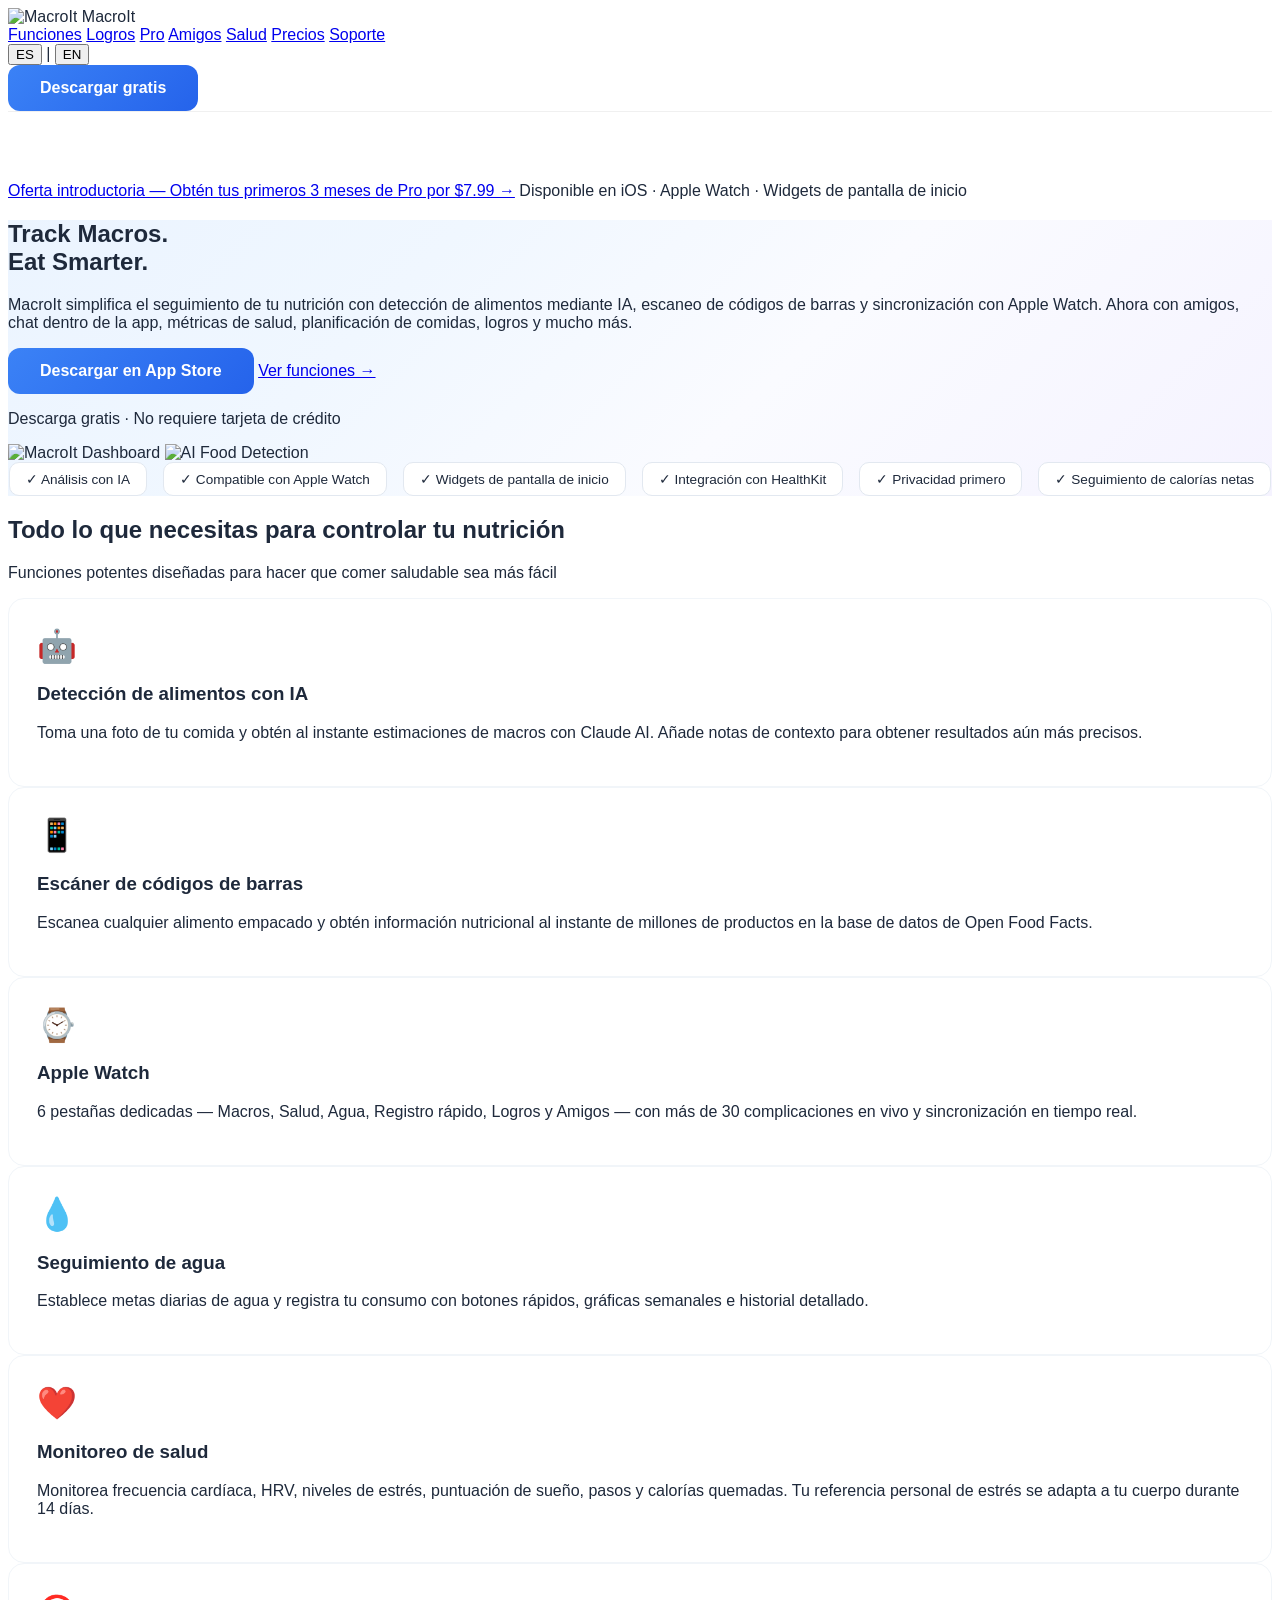
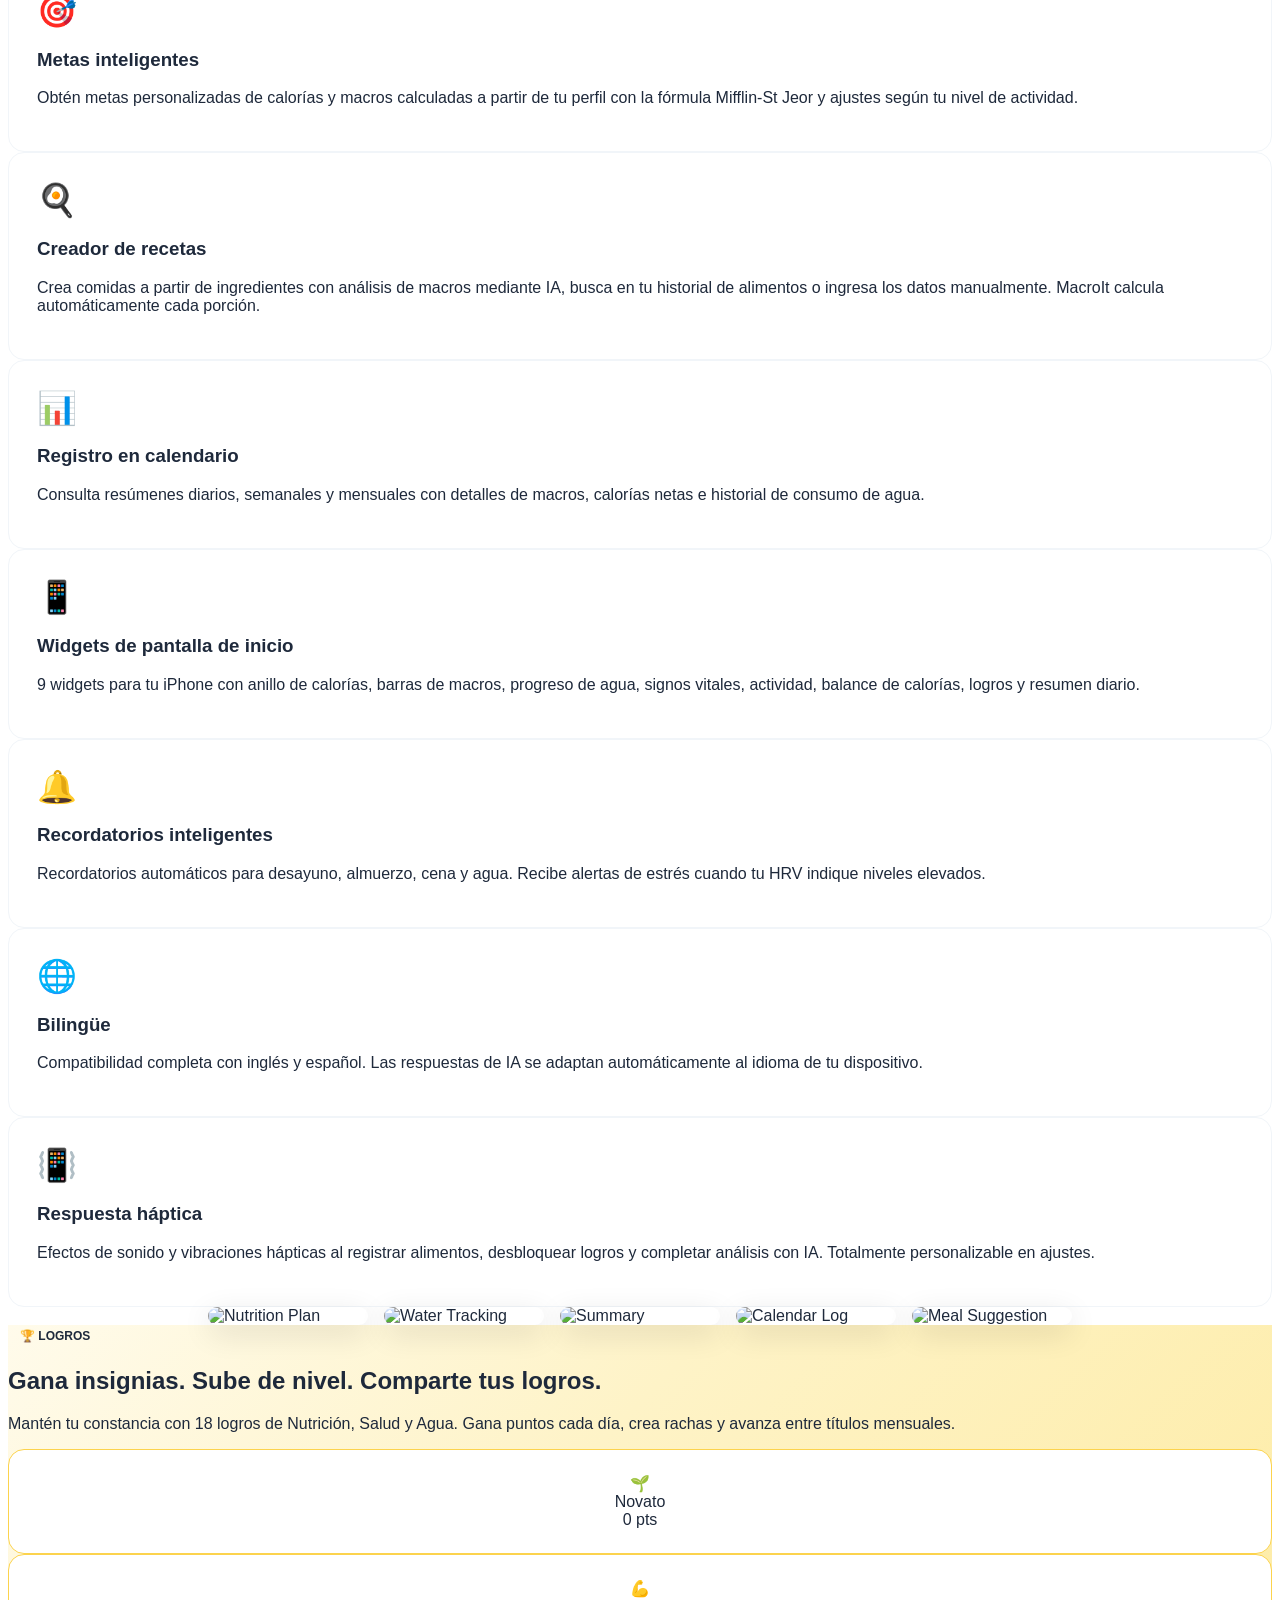
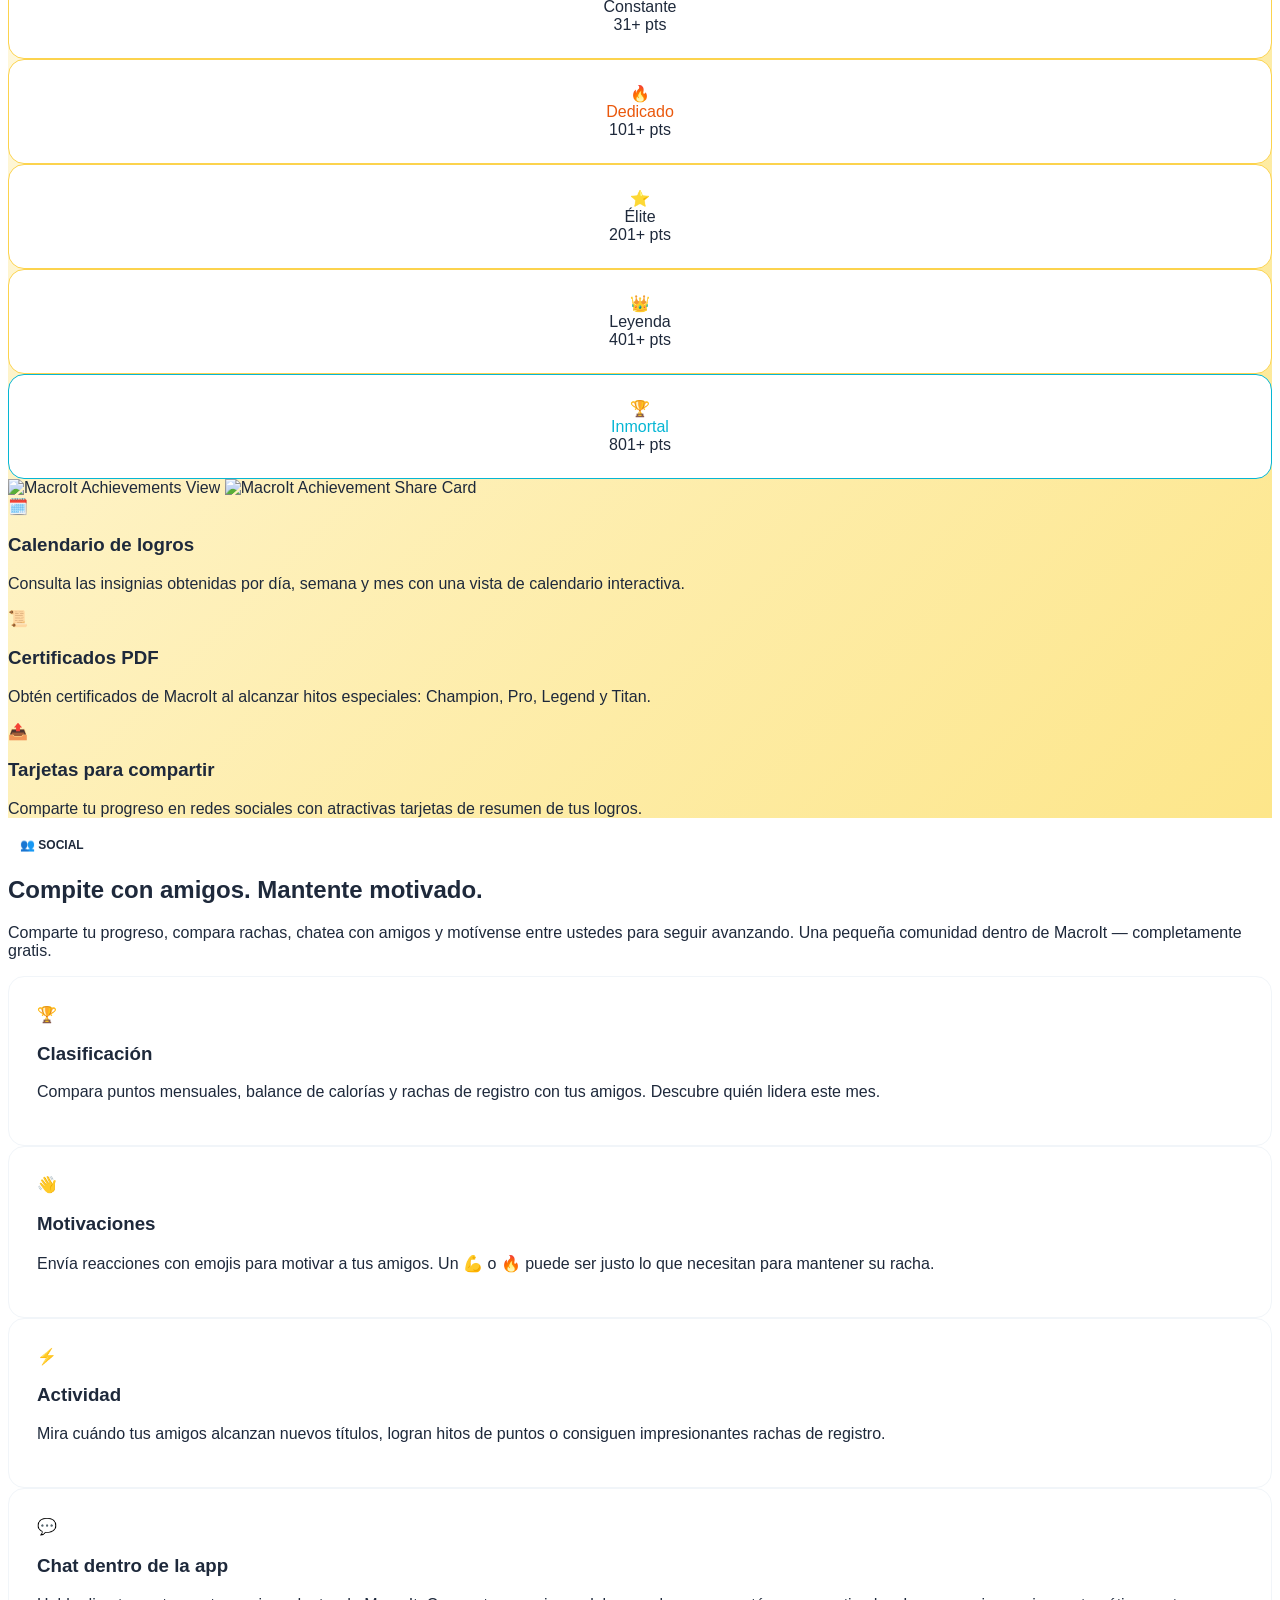
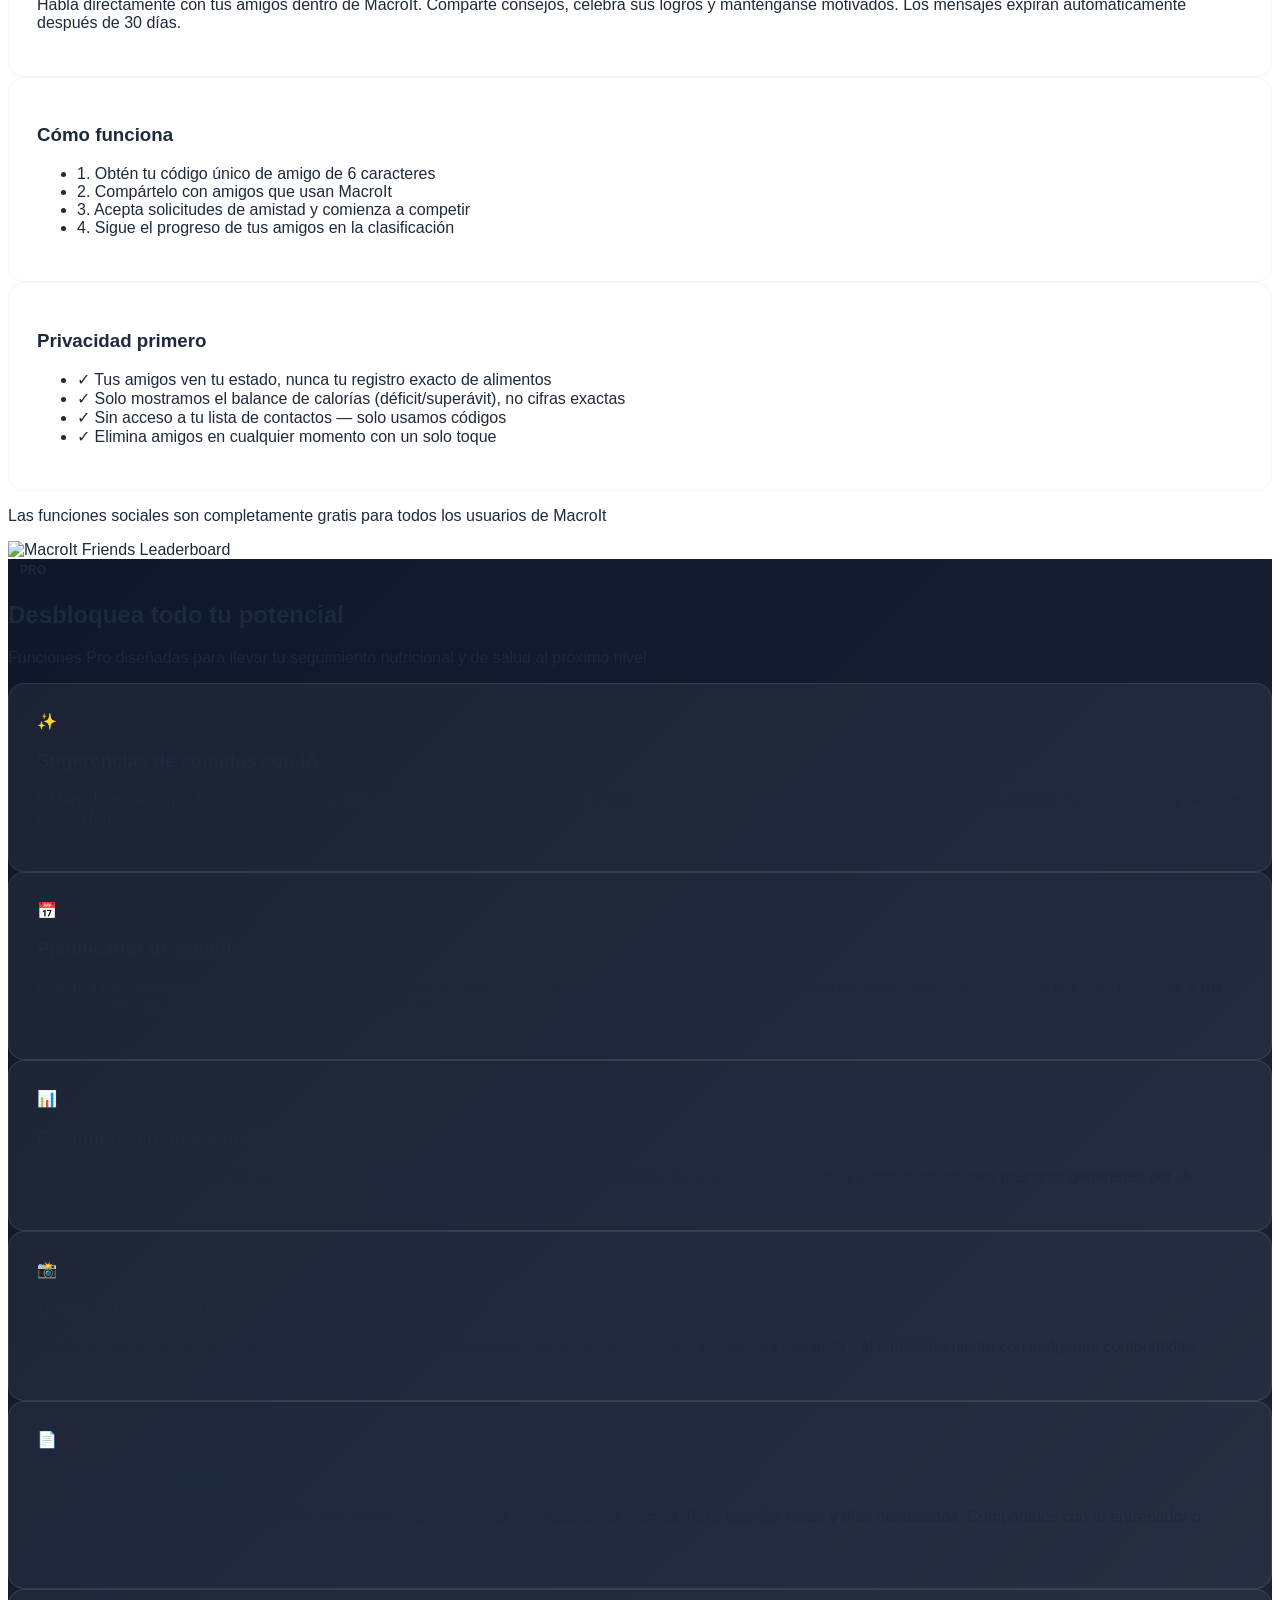
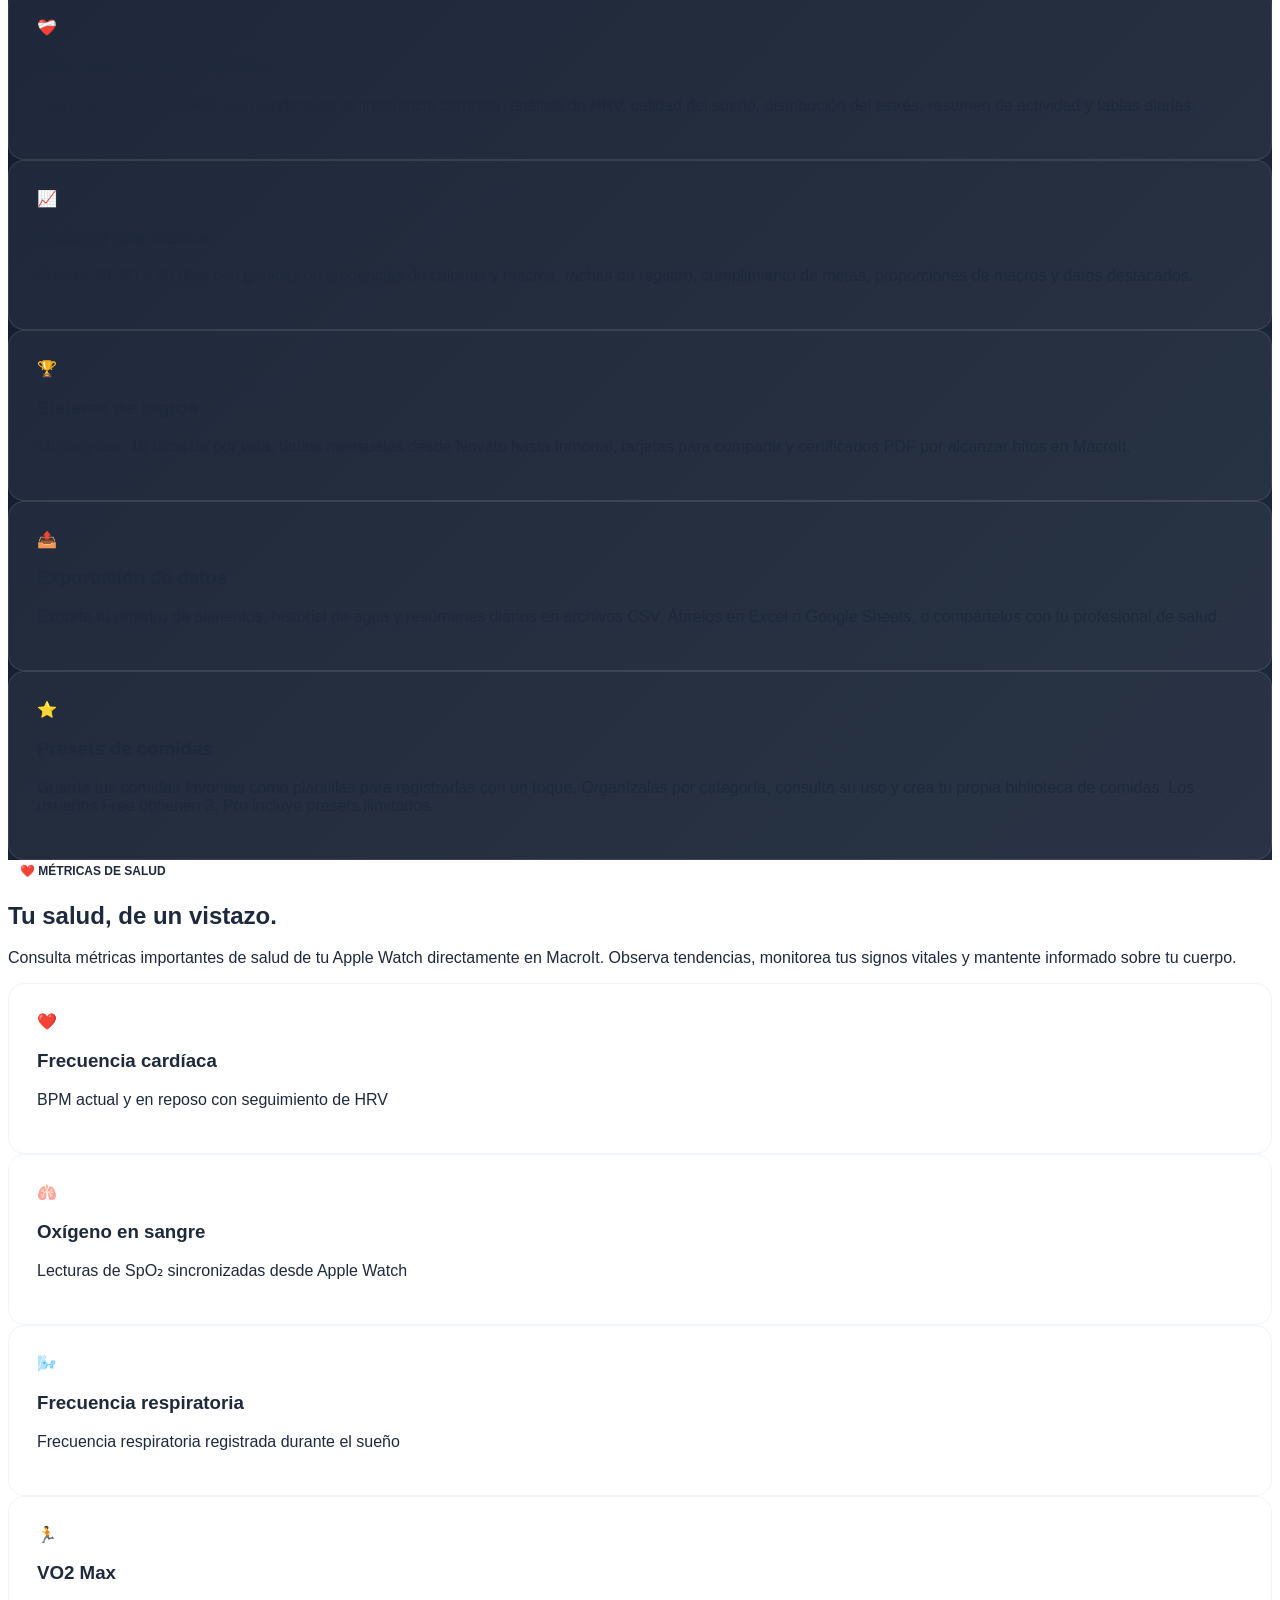
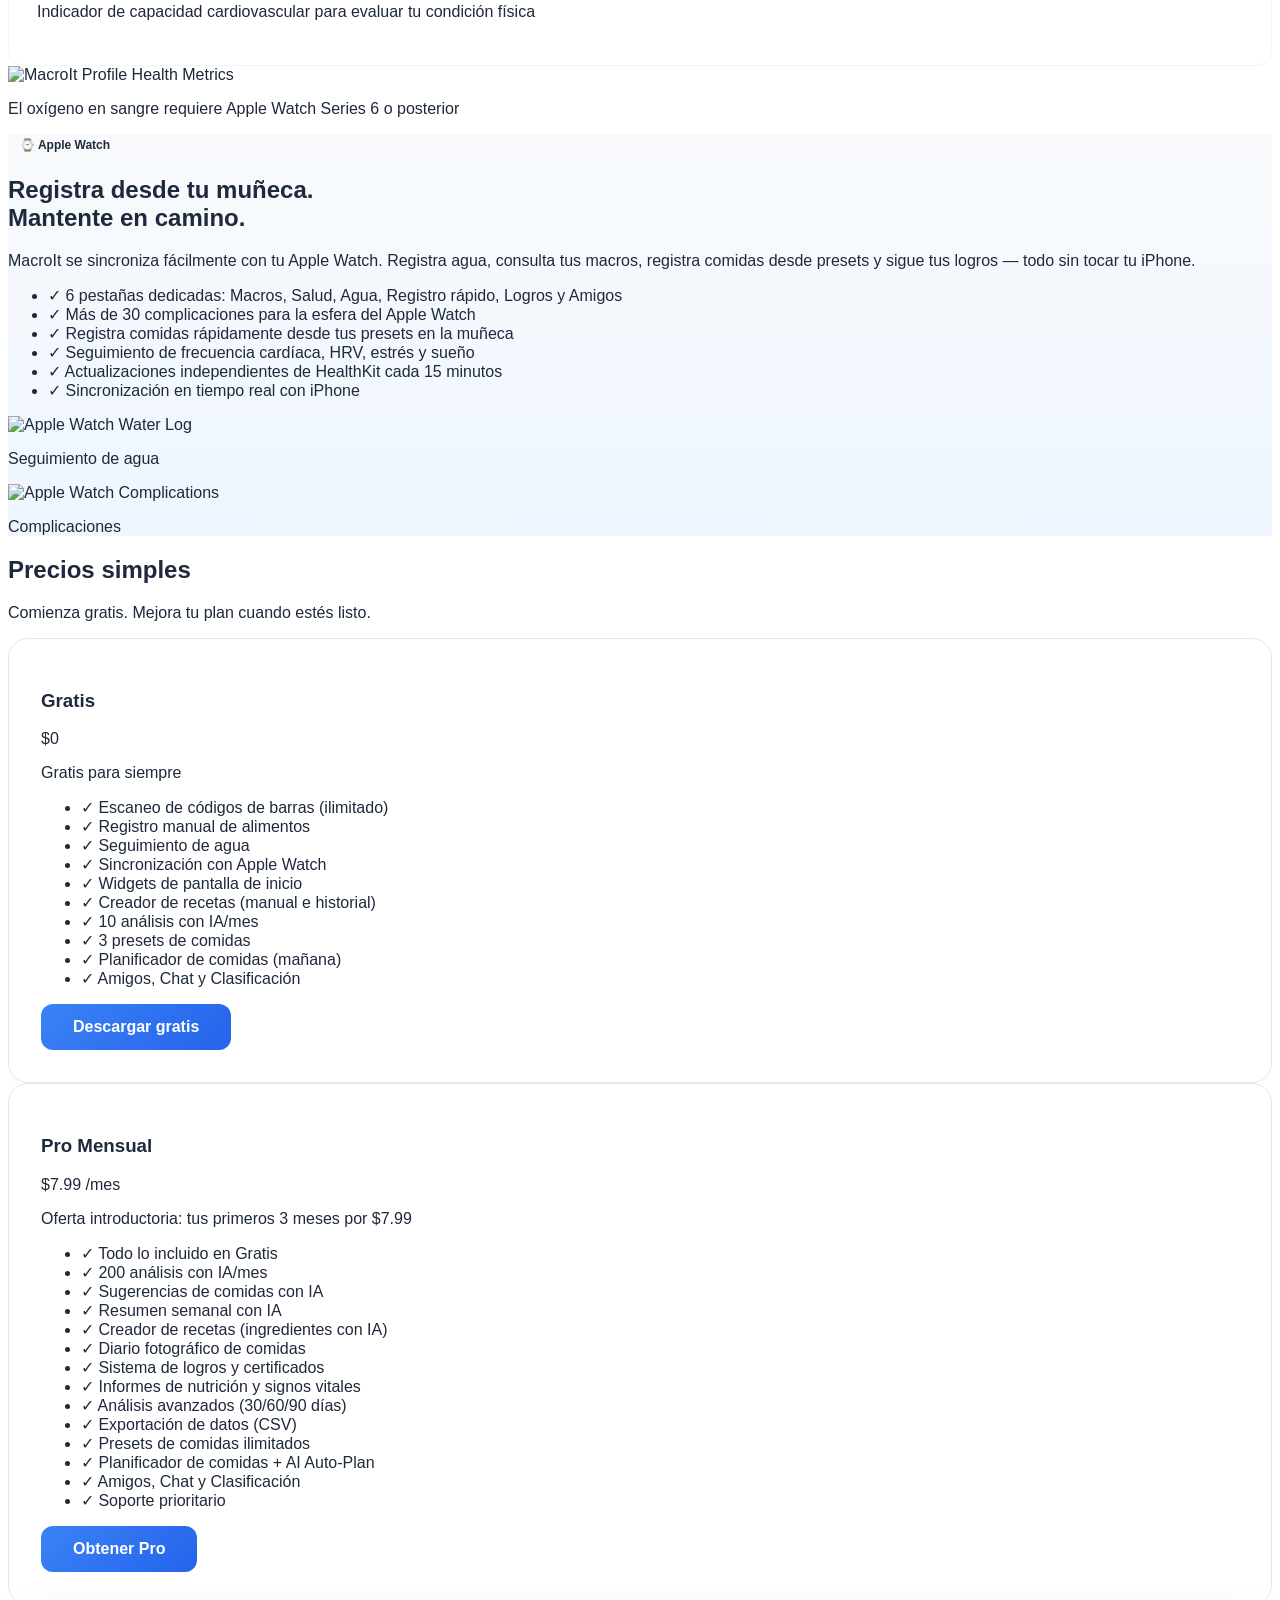
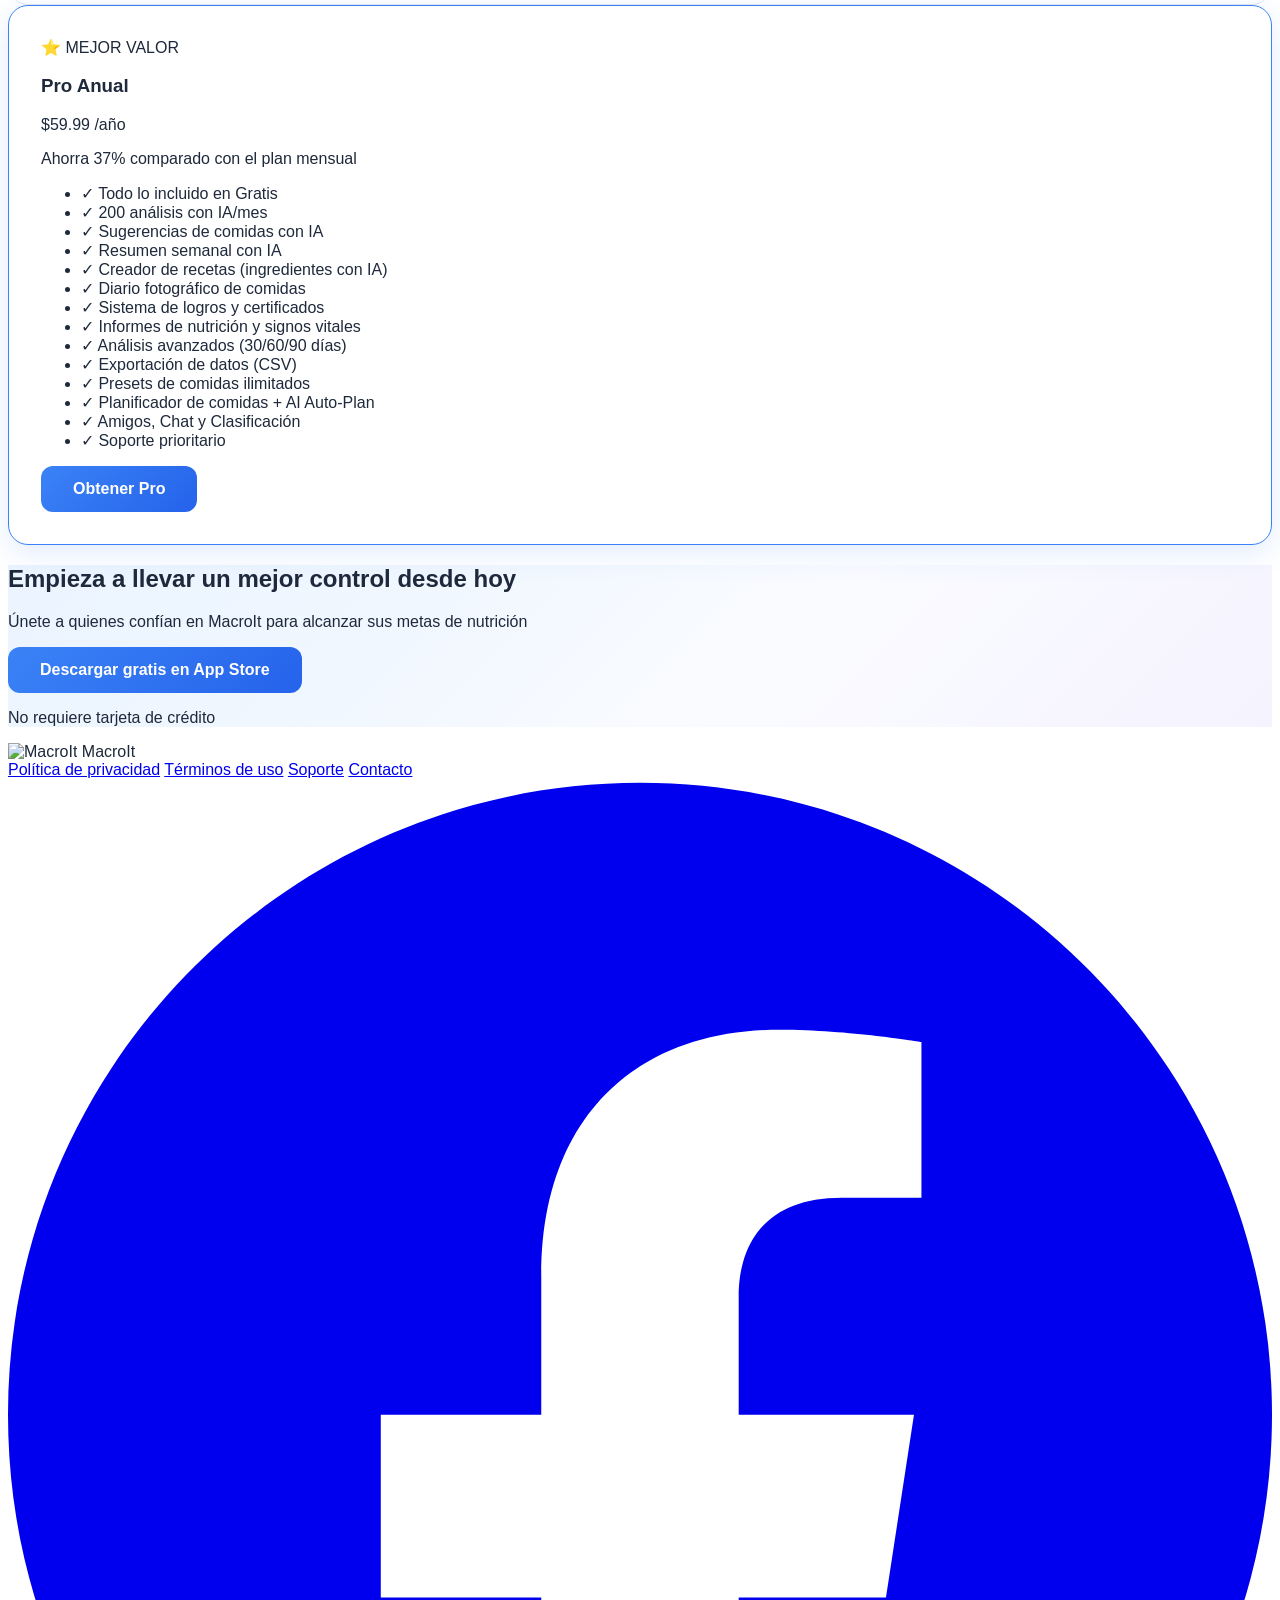
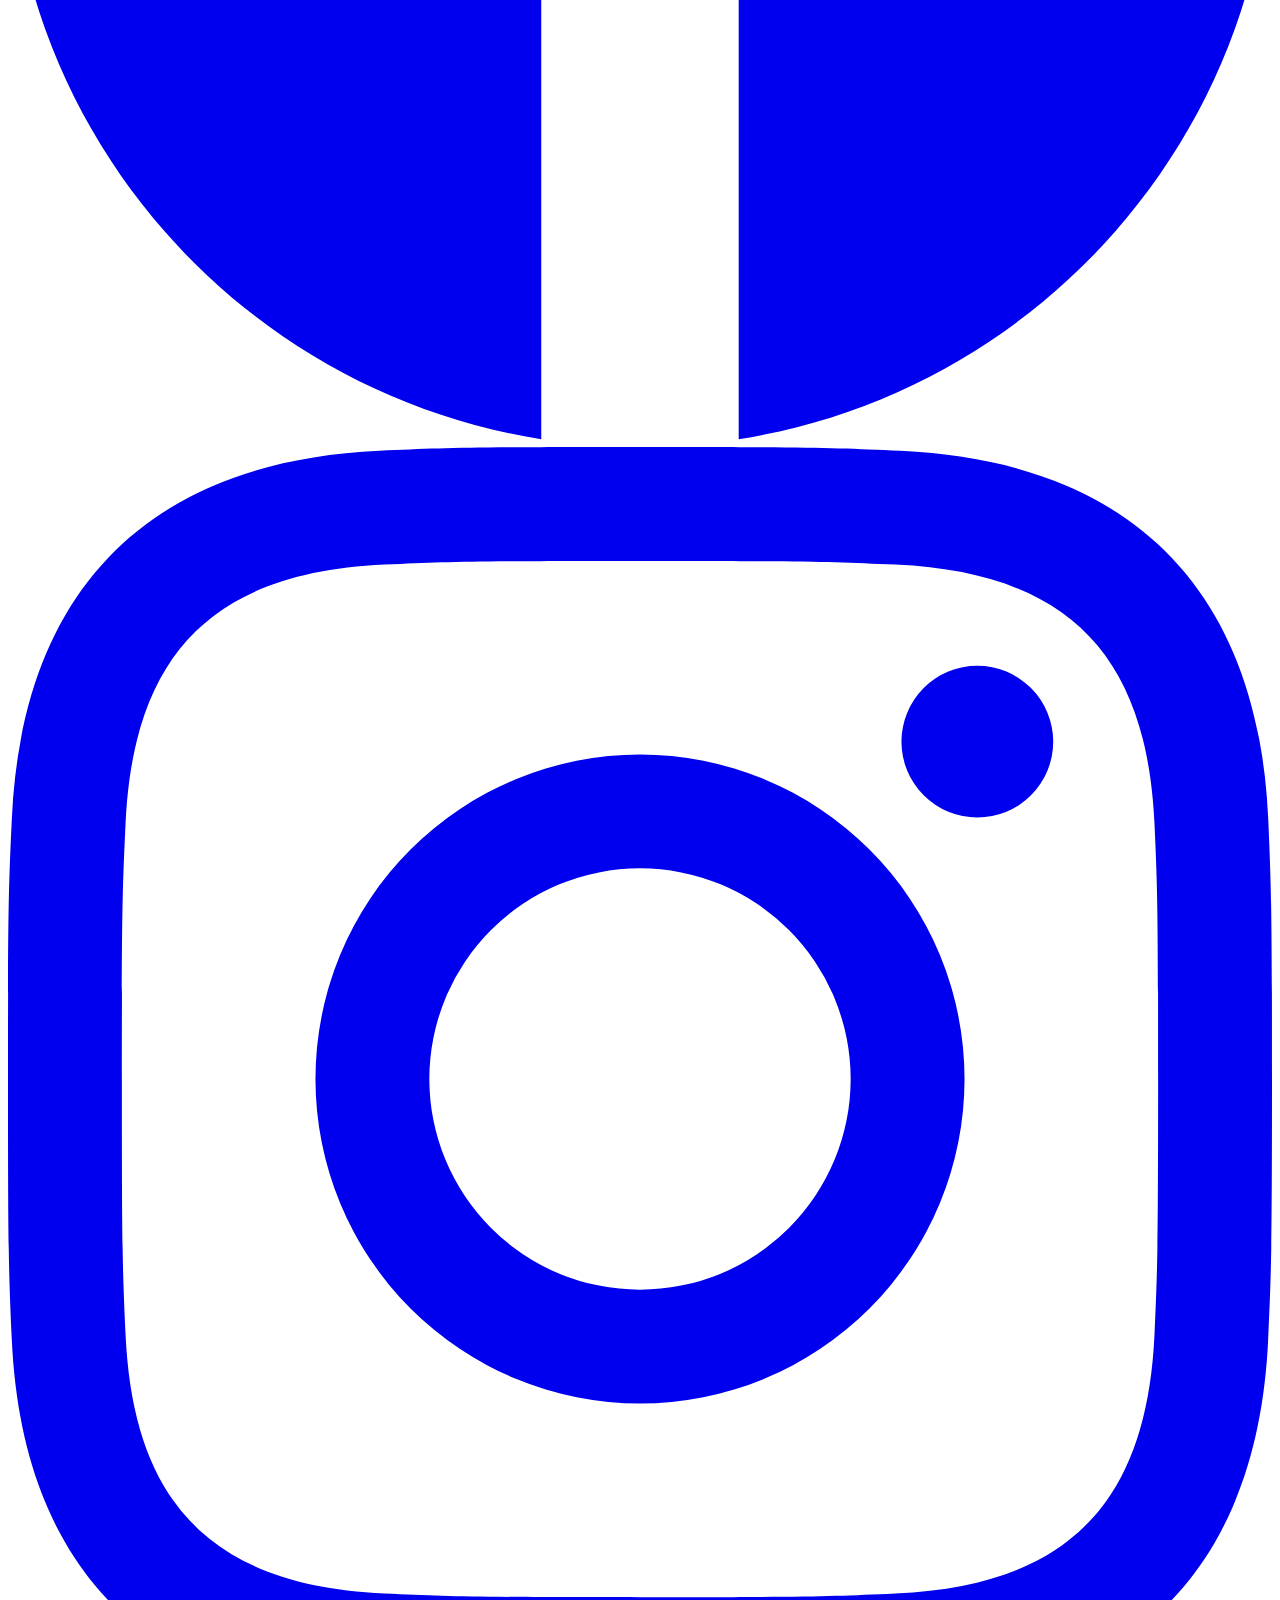
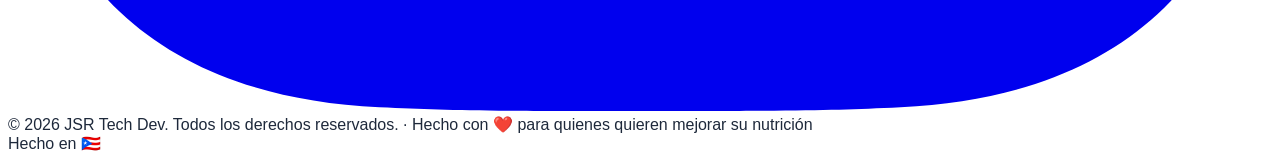
==== index.html @ 24f50f0c "Update pricing plans and website translations" ====
<!doctype html>
<html lang="es">
  <head>
    <meta charset="UTF-8" />
    <meta name="viewport" content="width=device-width, initial-scale=1.0" />

    <title>MacroIt — Track Macros. Eat Smarter.</title>

    <meta
      name="description"
      data-i18n-content="meta.description"
      content="MacroIt uses AI-powered food detection, barcode scanning, and Apple Watch sync to make nutrition tracking effortless."
    />

    <meta property="og:title" content="MacroIt — Track Macros. Eat Smarter." />

    <meta
      property="og:description"
      data-i18n-content="meta.ogDescription"
      content="AI-powered nutrition tracking for iOS and Apple Watch."
    />

    <meta property="og:type" content="website" />

    <link
      rel="icon"
      type="image/png"
      href="https://macroit.fit/assets/macroit-icon-1.png"
    />

    <link
      href="https://cdn.jsdelivr.net/npm/tailwindcss@2.2.19/dist/tailwind.min.css"
      rel="stylesheet"
    />

    <link rel="stylesheet" href="./assets/css/styles.css" />

    <!-- Teccio Website Analytics -->
    <script
      defer
      src="https://teccio.app/analytics.js"
      data-teccio-id="teccio_d74829370806077473a3e555d18a6e8e"
    ></script>
  </head>

  <body>
    <!-- Navbar -->
    <nav class="navbar fixed top-0 w-full z-50 py-3">
      <div class="max-w-6xl mx-auto px-4 flex items-center justify-between">
        <div class="flex items-center space-x-2">
          <img
            src="https://macroit.fit/assets/macroit-logo-2.png"
            alt="MacroIt"
            class="w-10 h-10 rounded-lg"
          />
          <span class="font-bold text-lg text-gray-900">MacroIt</span>
        </div>

        <div
          class="hidden md:flex items-center space-x-6 text-sm font-medium text-gray-600"
        >
          <a
            href="#features"
            class="hover:text-blue-600 transition"
            data-i18n="nav.features"
          >
            Features
          </a>

          <a
            href="#achievements"
            class="hover:text-blue-600 transition"
            data-i18n="nav.achievements"
          >
            Achievements
          </a>

          <a
            href="#pro-features"
            class="hover:text-blue-600 transition"
            data-i18n="nav.pro"
          >
            Pro
          </a>

          <a
            href="#social"
            class="hover:text-blue-600 transition"
            data-i18n="nav.friends"
          >
            Friends
          </a>

          <a
            href="#health"
            class="hover:text-blue-600 transition"
            data-i18n="nav.health"
          >
            Health
          </a>

          <a
            href="#pricing"
            class="hover:text-blue-600 transition"
            data-i18n="nav.pricing"
          >
            Pricing
          </a>

          <a
            href="https://macroit.fit/support.html"
            class="hover:text-blue-600 transition"
            data-i18n="nav.support"
          >
            Support
          </a>
        </div>

        <div class="flex items-center gap-3">
          <div
            class="flex items-center rounded-lg border border-gray-200 bg-white p-1 text-xs font-semibold"
            aria-label="Language selector"
          >
            <button
              type="button"
              data-language="es"
              class="px-2 py-1 rounded-md text-gray-600 hover:text-blue-600 transition"
              aria-pressed="false"
            >
              ES
            </button>

            <span class="text-gray-300">|</span>

            <button
              type="button"
              data-language="en"
              class="px-2 py-1 rounded-md text-gray-600 hover:text-blue-600 transition"
              aria-pressed="false"
            >
              EN
            </button>
          </div>

          <a
            href="https://apps.apple.com/app/id6781807960"
            class="cta-button text-sm py-2 px-5"
            data-i18n="nav.downloadFree"
          >
            Download Free
          </a>
        </div>
      </div>
    </nav>

    <!-- Spacer for fixed navbar -->
    <div class="navbar-spacer"></div>

    <!-- Intro Offer Banner -->
    <div class="bg-blue-600 text-white text-center py-2 text-sm font-medium">
      <a href="#pricing" class="hover:underline" data-i18n="banner.offer">
        Intro Offer — Get your first 3 months of Pro for $7.99 →
      </a>

      <span
        class="text-blue-200 ml-2 hidden sm:inline"
        data-i18n="banner.platforms"
      >
        Available on iOS · Apple Watch · Home Screen Widgets
      </span>
    </div>

    <!-- Hero -->
    <section class="hero-gradient pt-20 pb-16">
      <div class="max-w-6xl mx-auto px-4">
        <div class="text-center max-w-3xl mx-auto mb-12">
          <h1
            class="text-5xl md:text-6xl font-bold text-gray-900 mb-6 leading-tight"
          >
            Track Macros.<br />
            <span class="text-blue-600">Eat Smarter.</span>
          </h1>

          <p
            class="text-xl text-gray-600 mb-8 leading-relaxed"
            data-i18n="hero.description"
          >
            MacroIt uses AI-powered food detection, barcode scanning, and Apple
            Watch sync to make nutrition tracking effortless. Now with friends,
            in-app chat, health metrics, meal planner, achievements, and more.
          </p>

          <div class="flex flex-col sm:flex-row gap-4 justify-center mb-6">
            <a
              href="https://apps.apple.com/app/id6781807960"
              class="cta-button text-lg px-8 py-4"
              data-i18n="hero.download"
            >
              Download on App Store
            </a>

            <a
              href="#features"
              class="border-2 border-gray-300 text-gray-700 px-8 py-4 rounded-xl font-semibold hover:border-blue-400 hover:text-blue-600 transition"
              data-i18n="hero.features"
            >
              See Features →
            </a>
          </div>

          <p class="text-sm text-gray-400" data-i18n="hero.freeNote">
            Free to download · No credit card required
          </p>
        </div>

        <!-- Hero Screenshots -->
        <div class="flex justify-center gap-4 mb-12">
          <img
            src="https://macroit.fit/assets/screenshots/dashboard.jpeg?v=1"
            alt="MacroIt Dashboard"
            class="w-48 rounded-2xl shadow-xl"
          />

          <img
            src="https://macroit.fit/assets/screenshots/smartadd.jpeg?v=1"
            alt="AI Food Detection"
            class="w-48 rounded-2xl shadow-xl hidden sm:block"
          />
        </div>

        <!-- Trust Badges -->
        <div class="trust-badges">
          <div class="trust-badge" data-i18n="trust.ai">
            ✓ AI-Powered Analysis
          </div>

          <div class="trust-badge" data-i18n="trust.watch">
            ✓ Apple Watch Support
          </div>

          <div class="trust-badge" data-i18n="trust.widgets">
            ✓ Home Screen Widgets
          </div>

          <div class="trust-badge" data-i18n="trust.healthkit">
            ✓ HealthKit Integration
          </div>

          <div class="trust-badge" data-i18n="trust.privacy">
            ✓ Privacy First
          </div>

          <div class="trust-badge" data-i18n="trust.netCalories">
            ✓ Net Calorie Tracking
          </div>
        </div>
      </div>
    </section>

    <!-- Features -->
    <section id="features" class="py-20 bg-white">
      <div class="max-w-6xl mx-auto px-4">
        <div class="text-center mb-14">
          <h2
            class="text-3xl md:text-4xl font-bold text-gray-900 mb-4"
            data-i18n="features.title"
          >
            Everything you need to track nutrition
          </h2>

          <p class="text-lg text-gray-500" data-i18n="features.subtitle">
            Powerful features designed to make healthy eating effortless
          </p>
        </div>

        <div class="grid md:grid-cols-3 gap-6">
          <div class="feature-card">
            <div class="feature-icon">🤖</div>
            <h3 class="font-bold text-lg mb-2" data-i18n="features.ai.title">
              AI Food Detection
            </h3>
            <p
              class="text-gray-500 text-sm"
              data-i18n="features.ai.description"
            >
              Photograph your meal and instantly get accurate macro estimates
              powered by Claude AI. Add context notes for even better accuracy.
            </p>
          </div>

          <div class="feature-card">
            <div class="feature-icon">📱</div>
            <h3
              class="font-bold text-lg mb-2"
              data-i18n="features.barcode.title"
            >
              Barcode Scanner
            </h3>
            <p
              class="text-gray-500 text-sm"
              data-i18n="features.barcode.description"
            >
              Scan any packaged food and get instant nutrition info from
              millions of products in the Open Food Facts database.
            </p>
          </div>

          <div class="feature-card">
            <div class="feature-icon">⌚</div>
            <h3 class="font-bold text-lg mb-2">Apple Watch</h3>
            <p
              class="text-gray-500 text-sm"
              data-i18n="features.watch.description"
            >
              6 dedicated tabs — Macros, Health, Water, Quick Log, Achievements,
              and Friends — with 30+ live complications and real-time sync.
            </p>
          </div>

          <div class="feature-card">
            <div class="feature-icon">💧</div>
            <h3 class="font-bold text-lg mb-2" data-i18n="features.water.title">
              Water Tracking
            </h3>
            <p
              class="text-gray-500 text-sm"
              data-i18n="features.water.description"
            >
              Set daily water goals and track intake with quick-add buttons,
              weekly charts, and detailed history.
            </p>
          </div>

          <div class="feature-card">
            <div class="feature-icon">❤️</div>
            <h3
              class="font-bold text-lg mb-2"
              data-i18n="features.health.title"
            >
              Health Monitoring
            </h3>
            <p
              class="text-gray-500 text-sm"
              data-i18n="features.health.description"
            >
              Track heart rate, HRV, stress levels, sleep score, steps, and
              calories burned. Personal stress baseline adapts to your body over
              14 days.
            </p>
          </div>

          <div class="feature-card">
            <div class="feature-icon">🎯</div>
            <h3 class="font-bold text-lg mb-2" data-i18n="features.goals.title">
              Smart Goals
            </h3>
            <p
              class="text-gray-500 text-sm"
              data-i18n="features.goals.description"
            >
              Personalized calorie and macro goals calculated from your profile
              using the Mifflin-St Jeor formula with activity level adjustment.
            </p>
          </div>

          <div class="feature-card">
            <div class="feature-icon">🍳</div>
            <h3
              class="font-bold text-lg mb-2"
              data-i18n="features.recipe.title"
            >
              Recipe Builder
            </h3>
            <p
              class="text-gray-500 text-sm"
              data-i18n="features.recipe.description"
            >
              Create meals from ingredients with AI-powered macro analysis,
              search your food history, or enter manually. Auto-calculated per
              serving.
            </p>
          </div>

          <div class="feature-card">
            <div class="feature-icon">📊</div>
            <h3
              class="font-bold text-lg mb-2"
              data-i18n="features.calendar.title"
            >
              Calendar Log
            </h3>
            <p
              class="text-gray-500 text-sm"
              data-i18n="features.calendar.description"
            >
              View daily, weekly and monthly summaries with detailed macro
              breakdowns, net calories, and water intake history.
            </p>
          </div>

          <div class="feature-card">
            <div class="feature-icon">📱</div>
            <h3
              class="font-bold text-lg mb-2"
              data-i18n="features.widgets.title"
            >
              Home Screen Widgets
            </h3>
            <p
              class="text-gray-500 text-sm"
              data-i18n="features.widgets.description"
            >
              9 beautiful widgets for your iPhone — calories ring, macro bars,
              water progress, vitals, activity, calorie balance, achievements,
              and daily overview.
            </p>
          </div>

          <div class="feature-card">
            <div class="feature-icon">🔔</div>
            <h3
              class="font-bold text-lg mb-2"
              data-i18n="features.reminders.title"
            >
              Smart Reminders
            </h3>
            <p
              class="text-gray-500 text-sm"
              data-i18n="features.reminders.description"
            >
              Automatic breakfast, lunch, dinner, and water reminders. Stress
              alerts when your HRV indicates elevated stress levels.
            </p>
          </div>

          <div class="feature-card">
            <div class="feature-icon">🌐</div>
            <h3
              class="font-bold text-lg mb-2"
              data-i18n="features.bilingual.title"
            >
              Bilingual
            </h3>
            <p
              class="text-gray-500 text-sm"
              data-i18n="features.bilingual.description"
            >
              Full English and Spanish support. AI responses automatically adapt
              to your device language.
            </p>
          </div>

          <div class="feature-card">
            <div class="feature-icon">📳</div>
            <h3
              class="font-bold text-lg mb-2"
              data-i18n="features.haptics.title"
            >
              Haptic Feedback
            </h3>
            <p
              class="text-gray-500 text-sm"
              data-i18n="features.haptics.description"
            >
              Satisfying sound effects and haptic vibrations for logging,
              achievements, and AI completions. Fully customizable in settings.
            </p>
          </div>
        </div>

        <!-- Screenshots -->
        <div class="mt-16 screenshot-row">
          <img
            src="https://macroit.fit/assets/screenshots/nutritionplan.jpg?v=1"
            alt="Nutrition Plan"
          />
          <img
            src="https://macroit.fit/assets/screenshots/water-page.jpeg?v=1"
            alt="Water Tracking"
          />
          <img
            src="https://macroit.fit/assets/screenshots/fullsummary.jpeg?v=1"
            alt="Summary"
          />
          <img
            src="https://macroit.fit/assets/screenshots/calendar.jpeg?v=1"
            alt="Calendar Log"
          />
          <img
            src="https://macroit.fit/assets/screenshots/meal-suggestion.jpeg?v=1"
            alt="Meal Suggestion"
          />
        </div>
      </div>
    </section>

    <!-- Achievements Section -->
    <section id="achievements" class="py-20 achievement-section">
      <div class="max-w-6xl mx-auto px-4">
        <div class="text-center mb-14">
          <span
            class="pill bg-yellow-100 text-yellow-700 mb-4"
            data-i18n="achievements.badge"
          >
            🏆 ACHIEVEMENTS
          </span>

          <h2
            class="text-3xl md:text-4xl font-bold text-gray-900 mt-4 mb-4"
            data-i18n="achievements.title"
          >
            Earn badges. Climb tiers. Share your wins.
          </h2>

          <p
            class="text-lg text-gray-600 max-w-2xl mx-auto"
            data-i18n="achievements.description"
          >
            Track your consistency with 18 achievements across Nutrition,
            Health, and Water. Earn points daily, build streaks, and rise
            through monthly titles.
          </p>
        </div>

        <!-- Tier progression -->
        <div class="flex flex-wrap justify-center gap-4 mb-12">
          <div class="achievement-card w-36">
            <div class="text-3xl mb-2">🌱</div>
            <div
              class="font-bold text-green-600"
              data-i18n="achievements.rookie"
            >
              Rookie
            </div>
            <div class="text-xs text-gray-400">0 pts</div>
          </div>

          <div class="achievement-card w-36">
            <div class="text-3xl mb-2">💪</div>
            <div
              class="font-bold text-blue-600"
              data-i18n="achievements.consistent"
            >
              Consistent
            </div>
            <div class="text-xs text-gray-400">31+ pts</div>
          </div>

          <div class="achievement-card w-36">
            <div class="text-3xl mb-2">🔥</div>
            <div
              class="font-bold achievement-dedicated"
              data-i18n="achievements.dedicated"
            >
              Dedicated
            </div>
            <div class="text-xs text-gray-400">101+ pts</div>
          </div>

          <div class="achievement-card w-36">
            <div class="text-3xl mb-2">⭐</div>
            <div
              class="font-bold text-purple-600"
              data-i18n="achievements.elite"
            >
              Elite
            </div>
            <div class="text-xs text-gray-400">201+ pts</div>
          </div>

          <div class="achievement-card w-36">
            <div class="text-3xl mb-2">👑</div>
            <div
              class="font-bold text-yellow-600"
              data-i18n="achievements.legend"
            >
              Legend
            </div>
            <div class="text-xs text-gray-400">401+ pts</div>
          </div>

          <div class="achievement-card achievement-card-immortal w-36">
            <div class="text-3xl mb-2">🏆</div>
            <div
              class="font-bold achievement-immortal"
              data-i18n="achievements.immortal"
            >
              Immortal
            </div>
            <div class="text-xs text-gray-400">801+ pts</div>
          </div>
        </div>

        <!-- Achievement Screenshots -->
        <div class="flex flex-wrap justify-center gap-6 mb-14">
          <img
            src="https://macroit.fit/assets/screenshots/achievements.jpeg?v=1"
            alt="MacroIt Achievements View"
            class="content-screenshot rounded-2xl shadow-lg"
          />

          <img
            src="https://macroit.fit/assets/screenshots/achievement-card.jpg?v=1"
            alt="MacroIt Achievement Share Card"
            class="content-screenshot rounded-2xl shadow-lg"
          />
        </div>

        <!-- Achievement features -->
        <div class="grid md:grid-cols-3 gap-6 max-w-4xl mx-auto">
          <div class="bg-white rounded-2xl p-6 text-center shadow-sm">
            <div class="text-2xl mb-3">🗓️</div>
            <h3 class="font-bold mb-1" data-i18n="achievements.calendar.title">
              Achievement Calendar
            </h3>
            <p
              class="text-sm text-gray-500"
              data-i18n="achievements.calendar.description"
            >
              Track earned badges by day, week, and month with an interactive
              calendar view.
            </p>
          </div>

          <div class="bg-white rounded-2xl p-6 text-center shadow-sm">
            <div class="text-2xl mb-3">📜</div>
            <h3
              class="font-bold mb-1"
              data-i18n="achievements.certificates.title"
            >
              PDF Certificates
            </h3>
            <p
              class="text-sm text-gray-500"
              data-i18n="achievements.certificates.description"
            >
              Earn branded MacroIt milestone certificates: Champion, Pro,
              Legend, and Titan.
            </p>
          </div>

          <div class="bg-white rounded-2xl p-6 text-center shadow-sm">
            <div class="text-2xl mb-3">📤</div>
            <h3 class="font-bold mb-1" data-i18n="achievements.share.title">
              Shareable Cards
            </h3>
            <p
              class="text-sm text-gray-500"
              data-i18n="achievements.share.description"
            >
              Share your progress on social media with beautiful achievement
              summary cards.
            </p>
          </div>
        </div>
      </div>
    </section>

    <!-- Social / Friends Section -->
    <section id="social" class="py-20 bg-white">
      <div class="max-w-6xl mx-auto px-4">
        <div class="text-center mb-14">
          <span
            class="pill bg-blue-100 text-blue-700 mb-4"
            data-i18n="social.badge"
          >
            👥 SOCIAL
          </span>

          <h2
            class="text-3xl md:text-4xl font-bold text-gray-900 mt-4 mb-4"
            data-i18n="social.title"
          >
            Compete with friends. Stay accountable.
          </h2>

          <p
            class="text-lg text-gray-600 max-w-2xl mx-auto"
            data-i18n="social.description"
          >
            Share your progress, compare streaks, chat with friends, and nudge
            each other to stay on track. A mini community right inside MacroIt —
            completely free.
          </p>
        </div>

        <div class="grid md:grid-cols-2 gap-6 max-w-4xl mx-auto mb-12">
          <div class="feature-card text-center">
            <div class="text-3xl mb-3">🏆</div>
            <h3 class="font-bold mb-1" data-i18n="social.leaderboard.title">
              Leaderboard
            </h3>
            <p
              class="text-sm text-gray-500"
              data-i18n="social.leaderboard.description"
            >
              Compare monthly points, calorie balance, and logging streaks with
              friends. See who's leading this month.
            </p>
          </div>

          <div class="feature-card text-center">
            <div class="text-3xl mb-3">👋</div>
            <h3 class="font-bold mb-1" data-i18n="social.nudges.title">
              Nudges
            </h3>
            <p
              class="text-sm text-gray-500"
              data-i18n="social.nudges.description"
            >
              Send emoji reactions to motivate your friends. A quick 💪 or 🔥
              goes a long way when someone's on a streak.
            </p>
          </div>

          <div class="feature-card text-center">
            <div class="text-3xl mb-3">⚡</div>
            <h3 class="font-bold mb-1" data-i18n="social.activity.title">
              Activity Feed
            </h3>
            <p
              class="text-sm text-gray-500"
              data-i18n="social.activity.description"
            >
              See when friends reach new titles, hit point milestones, or build
              impressive logging streaks.
            </p>
          </div>

          <div class="feature-card text-center">
            <div class="text-3xl mb-3">💬</div>
            <h3 class="font-bold mb-1" data-i18n="social.chat.title">
              In-App Chat
            </h3>
            <p
              class="text-sm text-gray-500"
              data-i18n="social.chat.description"
            >
              Message your friends directly inside MacroIt. Share tips,
              celebrate wins, and keep each other motivated. Messages
              auto-expire after 30 days.
            </p>
          </div>
        </div>

        <div class="grid md:grid-cols-2 gap-8 max-w-3xl mx-auto">
          <div class="feature-card">
            <h3 class="font-bold text-lg mb-3" data-i18n="social.how.title">
              How it works
            </h3>

            <ul class="space-y-2 text-sm text-gray-600">
              <li class="flex items-center gap-2">
                <span class="text-blue-500">1.</span>
                <span data-i18n="social.how.one">
                  Get your unique 6-character friend code
                </span>
              </li>

              <li class="flex items-center gap-2">
                <span class="text-blue-500">2.</span>
                <span data-i18n="social.how.two">
                  Share it with friends who use MacroIt
                </span>
              </li>

              <li class="flex items-center gap-2">
                <span class="text-blue-500">3.</span>
                <span data-i18n="social.how.three">
                  Accept friend requests and start competing
                </span>
              </li>

              <li class="flex items-center gap-2">
                <span class="text-blue-500">4.</span>
                <span data-i18n="social.how.four">
                  Track each other's progress on the leaderboard
                </span>
              </li>
            </ul>
          </div>

          <div class="feature-card">
            <h3 class="font-bold text-lg mb-3" data-i18n="social.privacy.title">
              Privacy first
            </h3>

            <ul class="space-y-2 text-sm text-gray-600">
              <li class="flex items-center gap-2">
                <span class="text-green-500">✓</span>
                <span data-i18n="social.privacy.one">
                  Friends see your status, never your exact food log
                </span>
              </li>

              <li class="flex items-center gap-2">
                <span class="text-green-500">✓</span>
                <span data-i18n="social.privacy.two">
                  Only calorie balance (deficit/surplus), not exact numbers
                </span>
              </li>

              <li class="flex items-center gap-2">
                <span class="text-green-500">✓</span>
                <span data-i18n="social.privacy.three">
                  No contact list access — codes only
                </span>
              </li>

              <li class="flex items-center gap-2">
                <span class="text-green-500">✓</span>
                <span data-i18n="social.privacy.four">
                  Remove friends anytime with one tap
                </span>
              </li>
            </ul>
          </div>
        </div>

        <div class="text-center mt-10">
          <p class="text-sm text-gray-400" data-i18n="social.free">
            Social features are completely free for all MacroIt users
          </p>
        </div>

        <!-- Friends Screenshot -->
        <div class="flex justify-center mt-12 mb-4">
          <img
            src="https://macroit.fit/assets/screenshots/friends.jpeg?v=1"
            alt="MacroIt Friends Leaderboard"
            class="content-screenshot rounded-2xl shadow-lg"
          />
        </div>
      </div>
    </section>

    <!-- Pro Features -->
    <section id="pro-features" class="pro-section py-20 text-white">
      <div class="max-w-6xl mx-auto px-4">
        <div class="text-center mb-14">
          <span class="pill bg-blue-500 bg-opacity-20 text-blue-300 mb-4">
            PRO
          </span>

          <h2
            class="text-3xl md:text-4xl font-bold mt-4 mb-4"
            data-i18n="pro.title"
          >
            Unlock your full potential
          </h2>

          <p class="text-lg text-gray-400" data-i18n="pro.description">
            Pro features designed for serious nutrition tracking and health
            optimization
          </p>
        </div>

        <div class="grid md:grid-cols-2 gap-6">
          <div class="pro-card">
            <div class="text-2xl mb-3">✨</div>
            <h3 class="font-bold text-lg mb-2" data-i18n="pro.meals.title">
              AI Meal Suggestions
            </h3>
            <p class="text-gray-400 text-sm" data-i18n="pro.meals.description">
              Get personalized meal ideas based on your remaining macros. AI
              suggests 4 meals with full nutrition info, prep time, and one-tap
              logging.
            </p>
          </div>

          <div class="pro-card">
            <div class="text-2xl mb-3">📅</div>
            <h3 class="font-bold text-lg mb-2" data-i18n="pro.planner.title">
              Meal Planner
            </h3>
            <p
              class="text-gray-400 text-sm"
              data-i18n="pro.planner.description"
            >
              Plan your meals ahead of time from presets or food history. Pro
              users get AI Auto-Plan — one tap fills your day to hit your macro
              goals. Plan up to 7 days ahead.
            </p>
          </div>

          <div class="pro-card">
            <div class="text-2xl mb-3">📊</div>
            <h3 class="font-bold text-lg mb-2" data-i18n="pro.recap.title">
              AI Weekly Recap
            </h3>
            <p class="text-gray-400 text-sm" data-i18n="pro.recap.description">
              Get a personalized weekly nutrition summary with highlights,
              patterns, consistency score, and actionable tips powered by AI.
            </p>
          </div>

          <div class="pro-card">
            <div class="text-2xl mb-3">📸</div>
            <h3 class="font-bold text-lg mb-2" data-i18n="pro.journal.title">
              Food Photo Journal
            </h3>
            <p
              class="text-gray-400 text-sm"
              data-i18n="pro.journal.description"
            >
              Visual diary of your AI-scanned meals. Browse by date, view macros
              per photo, and manage storage with compressed images.
            </p>
          </div>

          <div class="pro-card">
            <div class="text-2xl mb-3">📄</div>
            <h3
              class="font-bold text-lg mb-2"
              data-i18n="pro.nutritionReports.title"
            >
              Nutrition Reports
            </h3>
            <p
              class="text-gray-400 text-sm"
              data-i18n="pro.nutritionReports.description"
            >
              Generate professional PDF reports with calorie trends, macro
              breakdown, BMI, net calories, and day highlights. Share with your
              trainer or nutritionist.
            </p>
          </div>

          <div class="pro-card">
            <div class="text-2xl mb-3">❤️‍🩹</div>
            <h3 class="font-bold text-lg mb-2" data-i18n="pro.vitals.title">
              Vitals Reports
            </h3>
            <p class="text-gray-400 text-sm" data-i18n="pro.vitals.description">
              Health PDF reports with heart rate trends, HRV analysis, sleep
              quality, stress distribution, activity summary, and daily
              breakdown tables.
            </p>
          </div>

          <div class="pro-card">
            <div class="text-2xl mb-3">📈</div>
            <h3 class="font-bold text-lg mb-2" data-i18n="pro.insights.title">
              Advanced Insights
            </h3>
            <p
              class="text-gray-400 text-sm"
              data-i18n="pro.insights.description"
            >
              30/60/90 day analytics with calorie and macro trend charts,
              logging streaks, goal compliance rates, macro ratios, and
              highlights.
            </p>
          </div>

          <div class="pro-card">
            <div class="text-2xl mb-3">🏆</div>
            <h3
              class="font-bold text-lg mb-2"
              data-i18n="pro.achievements.title"
            >
              Achievement System
            </h3>
            <p
              class="text-gray-400 text-sm"
              data-i18n="pro.achievements.description"
            >
              18 badges, 10 lifetime milestones, monthly titles from Rookie to
              Immortal, shareable cards, and PDF certificates for MacroIt
              milestones.
            </p>
          </div>

          <div class="pro-card">
            <div class="text-2xl mb-3">📤</div>
            <h3 class="font-bold text-lg mb-2" data-i18n="pro.export.title">
              Data Export
            </h3>
            <p class="text-gray-400 text-sm" data-i18n="pro.export.description">
              Export your food log, water history, and daily summaries as CSV
              files. Open in Excel, Google Sheets, or share with your healthcare
              provider.
            </p>
          </div>

          <div class="pro-card">
            <div class="text-2xl mb-3">⭐</div>
            <h3 class="font-bold text-lg mb-2" data-i18n="pro.presets.title">
              Meal Presets
            </h3>
            <p
              class="text-gray-400 text-sm"
              data-i18n="pro.presets.description"
            >
              Save your favorite meals as templates for one-tap logging.
              Organize by category, track usage, and build your personal meal
              library. Free users get 3, Pro gets unlimited.
            </p>
          </div>
        </div>
      </div>
    </section>

    <!-- Health Metrics Section -->
    <section id="health" class="py-20 bg-gray-50">
      <div class="max-w-6xl mx-auto px-4">
        <div class="text-center mb-14">
          <span
            class="pill bg-pink-100 text-pink-700 mb-4"
            data-i18n="health.badge"
          >
            ❤️ HEALTH METRICS
          </span>

          <h2
            class="text-3xl md:text-4xl font-bold text-gray-900 mt-4 mb-4"
            data-i18n="health.title"
          >
            Your health, at a glance.
          </h2>

          <p
            class="text-lg text-gray-600 max-w-2xl mx-auto"
            data-i18n="health.description"
          >
            Track key health metrics from your Apple Watch right inside MacroIt.
            See trends, monitor vitals, and stay informed about your body.
          </p>
        </div>

        <div class="grid md:grid-cols-4 gap-6 max-w-4xl mx-auto">
          <div class="feature-card text-center">
            <div class="text-3xl mb-3">❤️</div>
            <h3 class="font-bold mb-1" data-i18n="health.heart.title">
              Heart Rate
            </h3>
            <p
              class="text-sm text-gray-500"
              data-i18n="health.heart.description"
            >
              Current and resting BPM with HRV tracking
            </p>
          </div>

          <div class="feature-card text-center">
            <div class="text-3xl mb-3">🫁</div>
            <h3 class="font-bold mb-1" data-i18n="health.oxygen.title">
              Blood Oxygen
            </h3>
            <p
              class="text-sm text-gray-500"
              data-i18n="health.oxygen.description"
            >
              SpO₂ readings synced from Apple Watch
            </p>
          </div>

          <div class="feature-card text-center">
            <div class="text-3xl mb-3">🌬️</div>
            <h3 class="font-bold mb-1" data-i18n="health.respiratory.title">
              Respiratory Rate
            </h3>
            <p
              class="text-sm text-gray-500"
              data-i18n="health.respiratory.description"
            >
              Breathing rate tracked during sleep
            </p>
          </div>

          <div class="feature-card text-center">
            <div class="text-3xl mb-3">🏃</div>
            <h3 class="font-bold mb-1">VO2 Max</h3>
            <p class="text-sm text-gray-500" data-i18n="health.vo2.description">
              Cardio fitness score for overall health
            </p>
          </div>
        </div>

        <!-- Health Screenshot -->
        <div class="flex justify-center mt-12 mb-4">
          <img
            src="https://macroit.fit/assets/screenshots/profile-health.jpeg?v=2"
            alt="MacroIt Profile Health Metrics"
            class="content-screenshot rounded-2xl shadow-lg"
          />
        </div>

        <div class="text-center mt-8">
          <p class="text-sm text-gray-400" data-i18n="health.watchRequirement">
            Requires Apple Watch Series 6 or later for Blood Oxygen
          </p>
        </div>
      </div>
    </section>

    <!-- Watch Section -->
    <section class="watch-section py-20">
      <div class="max-w-6xl mx-auto px-4">
        <div class="text-center mb-6">
          <span class="pill bg-blue-50 text-blue-600 mb-4">
            ⌚ Apple Watch
          </span>
        </div>

        <div class="grid md:grid-cols-2 gap-12 items-center">
          <div>
            <h2 class="text-3xl md:text-4xl font-bold text-gray-900 mb-4">
              <span data-i18n="watch.titleOne">Track on your wrist.</span>
              <br />
              <span class="text-blue-600" data-i18n="watch.titleTwo">
                Stay on track.
              </span>
            </h2>

            <p class="text-gray-600 mb-8" data-i18n="watch.description">
              MacroIt syncs seamlessly with your Apple Watch. Log water, check
              your macros, log meals from presets, and track achievements — all
              without touching your phone.
            </p>

            <ul class="space-y-3 text-gray-700">
              <li class="flex items-center gap-2">
                <span class="text-green-500">✓</span>
                <span data-i18n="watch.one">
                  6 dedicated tabs: Macros, Health, Water, Quick Log,
                  Achievements and Friends
                </span>
              </li>

              <li class="flex items-center gap-2">
                <span class="text-green-500">✓</span>
                <span data-i18n="watch.two">
                  30+ watch face complications
                </span>
              </li>

              <li class="flex items-center gap-2">
                <span class="text-green-500">✓</span>
                <span data-i18n="watch.three">
                  Quick meal logging from presets on your wrist
                </span>
              </li>

              <li class="flex items-center gap-2">
                <span class="text-green-500">✓</span>
                <span data-i18n="watch.four">
                  Heart rate, HRV, stress level & sleep tracking
                </span>
              </li>

              <li class="flex items-center gap-2">
                <span class="text-green-500">✓</span>
                <span data-i18n="watch.five">
                  Independent HealthKit updates every 15 minutes
                </span>
              </li>

              <li class="flex items-center gap-2">
                <span class="text-green-500">✓</span>
                <span data-i18n="watch.six"> Real-time sync with iPhone </span>
              </li>
            </ul>
          </div>

          <div class="flex justify-center gap-6">
            <div class="text-center">
              <img
                src="https://macroit.fit/assets/screenshots/watch-water.png"
                alt="Apple Watch Water Log"
                class="w-44 rounded-2xl shadow-lg mb-2"
              />
              <p class="text-xs text-gray-400" data-i18n="watch.water">
                Water Tracking
              </p>
            </div>

            <div class="text-center">
              <img
                src="https://macroit.fit/assets/screenshots/watch-complications.png"
                alt="Apple Watch Complications"
                class="w-44 rounded-2xl shadow-lg mb-2"
              />
              <p class="text-xs text-gray-400" data-i18n="watch.complications">
                Complications
              </p>
            </div>
          </div>
        </div>
      </div>
    </section>

    <!-- Pricing -->
    <section id="pricing" class="py-20 bg-white">
      <div class="max-w-5xl mx-auto px-4">
        <div class="text-center mb-14">
          <h2
            class="text-3xl md:text-4xl font-bold text-gray-900 mb-4"
            data-i18n="pricing.title"
          >
            Simple pricing
          </h2>

          <p class="text-lg text-gray-500" data-i18n="pricing.subtitle">
            Start free. Upgrade when you're ready.
          </p>
        </div>

        <div class="grid md:grid-cols-3 gap-6">
          <!-- Free -->
          <div class="pricing-card">
            <h3 class="text-xl font-bold mb-1" data-i18n="pricing.free.name">
              Free
            </h3>

            <div class="text-4xl font-bold text-gray-900 mb-1">$0</div>

            <p
              class="text-sm text-gray-400 mb-6"
              data-i18n="pricing.free.forever"
            >
              Forever free
            </p>

            <ul class="space-y-2 text-sm text-gray-600 mb-8">
              <li data-i18n="pricing.free.barcode">
                ✓ Barcode scanning (unlimited)
              </li>
              <li data-i18n="pricing.free.manual">✓ Manual food logging</li>
              <li data-i18n="pricing.free.water">✓ Water tracking</li>
              <li data-i18n="pricing.free.watch">✓ Apple Watch sync</li>
              <li data-i18n="pricing.free.widgets">✓ Home screen widgets</li>
              <li data-i18n="pricing.free.recipe">
                ✓ Recipe Builder (manual & history)
              </li>
              <li data-i18n="pricing.free.ai">✓ 10 AI scans/month</li>
              <li data-i18n="pricing.free.presets">✓ 3 meal presets</li>
              <li data-i18n="pricing.free.planner">
                ✓ Meal Planner (tomorrow)
              </li>
              <li data-i18n="pricing.free.social">
                ✓ Friends, Chat & Leaderboard
              </li>
            </ul>

            <a
              href="https://apps.apple.com/app/id6781807960"
              class="block text-center cta-button w-full"
              data-i18n="pricing.free.button"
            >
              Download Free
            </a>
          </div>

          <!-- Pro Monthly -->
          <div class="pricing-card">
            <h3 class="text-xl font-bold mb-1" data-i18n="pricing.monthly.name">
              Pro Monthly
            </h3>

            <div class="text-4xl font-bold text-gray-900 mb-1">
              $7.99
              <span
                class="text-lg font-normal text-gray-400"
                data-i18n="pricing.pro.month"
              >
                /month
              </span>
            </div>

            <p
              class="text-sm text-blue-600 font-semibold mb-6"
              data-i18n="pricing.pro.offer"
            >
              Intro Offer: first 3 months for $7.99
            </p>

            <ul class="space-y-2 text-sm text-gray-600 mb-8">
              <li data-i18n="pricing.pro.everything">✓ Everything in Free</li>
              <li data-i18n="pricing.pro.ai">✓ 200 AI scans/month</li>
              <li data-i18n="pricing.pro.meals">✓ AI Meal Suggestions</li>
              <li data-i18n="pricing.pro.recap">✓ AI Weekly Recap</li>
              <li data-i18n="pricing.pro.recipe">
                ✓ Recipe Builder (AI ingredients)
              </li>
              <li data-i18n="pricing.pro.journal">✓ Food Photo Journal</li>
              <li data-i18n="pricing.pro.achievements">
                ✓ Achievement System & Certificates
              </li>
              <li data-i18n="pricing.pro.reports">
                ✓ Nutrition & Vitals Reports
              </li>
              <li data-i18n="pricing.pro.insights">
                ✓ Advanced Insights (30/60/90 days)
              </li>
              <li data-i18n="pricing.pro.export">✓ Data Export (CSV)</li>
              <li data-i18n="pricing.pro.presets">✓ Unlimited Meal Presets</li>
              <li data-i18n="pricing.pro.planner">
                ✓ Meal Planner + AI Auto-Plan
              </li>
              <li data-i18n="pricing.pro.social">
                ✓ Friends, Chat & Leaderboard
              </li>
              <li data-i18n="pricing.pro.support">✓ Priority support</li>
            </ul>

            <a
              href="https://apps.apple.com/app/id6781807960"
              class="block text-center cta-button w-full"
              data-i18n="pricing.pro.button"
            >
              Get Pro
            </a>
          </div>

          <!-- Pro Yearly -->
          <div class="pricing-card featured">
            <div class="absolute -top-3 left-1/2 transform -translate-x-1/2">
              <span
                class="bg-blue-600 text-white text-xs font-bold px-4 py-1 rounded-full"
                data-i18n="pricing.yearly.bestValue"
              >
                ⭐ BEST VALUE
              </span>
            </div>

            <h3 class="text-xl font-bold mb-1" data-i18n="pricing.yearly.name">
              Pro Yearly
            </h3>

            <div class="text-4xl font-bold text-gray-900 mb-1">
              $59.99
              <span
                class="text-lg font-normal text-gray-400"
                data-i18n="pricing.yearly.period"
              >
                /year
              </span>
            </div>

            <p
              class="text-sm text-green-600 font-semibold mb-6"
              data-i18n="pricing.yearly.savings"
            >
              Save 37% compared to monthly
            </p>

            <ul class="space-y-2 text-sm text-gray-600 mb-8">
              <li data-i18n="pricing.pro.everything">✓ Everything in Free</li>
              <li data-i18n="pricing.pro.ai">✓ 200 AI scans/month</li>
              <li data-i18n="pricing.pro.meals">✓ AI Meal Suggestions</li>
              <li data-i18n="pricing.pro.recap">✓ AI Weekly Recap</li>
              <li data-i18n="pricing.pro.recipe">
                ✓ Recipe Builder (AI ingredients)
              </li>
              <li data-i18n="pricing.pro.journal">✓ Food Photo Journal</li>
              <li data-i18n="pricing.pro.achievements">
                ✓ Achievement System & Certificates
              </li>
              <li data-i18n="pricing.pro.reports">
                ✓ Nutrition & Vitals Reports
              </li>
              <li data-i18n="pricing.pro.insights">
                ✓ Advanced Insights (30/60/90 days)
              </li>
              <li data-i18n="pricing.pro.export">✓ Data Export (CSV)</li>
              <li data-i18n="pricing.pro.presets">✓ Unlimited Meal Presets</li>
              <li data-i18n="pricing.pro.planner">
                ✓ Meal Planner + AI Auto-Plan
              </li>
              <li data-i18n="pricing.pro.social">
                ✓ Friends, Chat & Leaderboard
              </li>
              <li data-i18n="pricing.pro.support">✓ Priority support</li>
            </ul>

            <a
              href="https://apps.apple.com/app/id6781807960"
              class="block text-center cta-button w-full"
              data-i18n="pricing.pro.button"
            >
              Get Pro
            </a>
          </div>
        </div>
      </div>
    </section>

    <!-- Final CTA -->
    <section class="py-20 hero-gradient">
      <div class="max-w-3xl mx-auto px-4 text-center">
        <h2
          class="text-3xl md:text-4xl font-bold text-gray-900 mb-4"
          data-i18n="cta.title"
        >
          Start tracking smarter today
        </h2>

        <p class="text-lg text-gray-500 mb-8" data-i18n="cta.description">
          Join nutrition enthusiasts who trust MacroIt to reach their goals
        </p>

        <a
          href="https://apps.apple.com/app/id6781807960"
          class="cta-button text-lg px-10 py-4"
          data-i18n="cta.button"
        >
          Download Free on App Store
        </a>

        <p class="text-sm text-gray-400 mt-4" data-i18n="cta.creditCard">
          No credit card required
        </p>
      </div>
    </section>

    <!-- Footer -->
    <footer class="bg-gray-900 text-gray-400 py-12">
      <div class="max-w-6xl mx-auto px-4">
        <div
          class="flex flex-col md:flex-row items-center justify-between gap-6"
        >
          <div class="flex items-center gap-2">
            <img
              src="https://macroit.fit/assets/macroit-logo-2.png"
              alt="MacroIt"
              class="w-12 h-12 rounded-lg"
            />
            <span class="font-bold text-white">MacroIt</span>
          </div>

          <div class="flex gap-6 text-sm">
            <a
              href="https://macroit.fit/privacy.html"
              class="hover:text-white transition"
              data-i18n="footer.privacy"
            >
              Privacy Policy
            </a>

            <a
              href="https://macroit.fit/terms.html"
              class="hover:text-white transition"
              data-i18n="footer.terms"
            >
              Terms of Use
            </a>

            <a
              href="https://macroit.fit/support.html"
              class="hover:text-white transition"
              data-i18n="footer.support"
            >
              Support
            </a>

            <a
              href="mailto:jsr.tech.dev@gmail.com"
              class="hover:text-white transition"
              data-i18n="footer.contact"
            >
              Contact
            </a>
          </div>

          <div class="flex gap-4">
            <a
              href="https://www.facebook.com/profile.php?id=61592246203388"
              class="hover:text-white transition"
              aria-label="Facebook"
            >
              <svg class="w-5 h-5" fill="currentColor" viewBox="0 0 24 24">
                <path
                  d="M24 12.073c0-6.627-5.373-12-12-12s-12 5.373-12 12c0 5.99 4.388 10.954 10.125 11.854v-8.385H7.078v-3.47h3.047V9.43c0-3.007 1.792-4.669 4.533-4.669 1.312 0 2.686.235 2.686.235v2.953H15.83c-1.491 0-1.956.925-1.956 1.874v2.25h3.328l-.532 3.47h-2.796v8.385C19.612 23.027 24 18.062 24 12.073z"
                />
              </svg>
            </a>

            <a
              href="https://www.instagram.com/macroit.fit"
              class="hover:text-white transition"
              aria-label="Instagram"
            >
              <svg class="w-5 h-5" fill="currentColor" viewBox="0 0 24 24">
                <path
                  d="M12 2.163c3.204 0 3.584.012 4.85.07 3.252.148 4.771 1.691 4.919 4.919.058 1.265.069 1.645.069 4.849 0 3.205-.012 3.584-.069 4.849-.149 3.225-1.664 4.771-4.919 4.919-1.266.058-1.644.07-4.85.07-3.204 0-3.584-.012-4.849-.07-3.26-.149-4.771-1.699-4.919-4.92-.058-1.265-.07-1.644-.07-4.849 0-3.204.013-3.583.07-4.849.149-3.227 1.664-4.771 4.919-4.919 1.266-.057 1.645-.069 4.849-.069zM12 0C8.741 0 8.333.014 7.053.072 2.695.272.273 2.69.073 7.052.014 8.333 0 8.741 0 12c0 3.259.014 3.668.072 4.948.2 4.358 2.618 6.78 6.98 6.98C8.333 23.986 8.741 24 12 24c3.259 0 3.668-.014 4.948-.072 4.354-.2 6.782-2.618 6.979-6.98.059-1.28.073-1.689.073-4.948 0-3.259-.014-3.667-.072-4.947-.196-4.354-2.617-6.78-6.979-6.98C15.668.014 15.259 0 12 0zm0 5.838a6.162 6.162 0 100 12.324 6.162 6.162 0 000-12.324zM12 16a4 4 0 110-8 4 4 0 010 8zm6.406-11.845a1.44 1.44 0 100 2.881 1.44 1.44 0 000-2.881z"
                />
              </svg>
            </a>
          </div>
        </div>

        <div class="text-center mt-8 text-sm text-gray-500">
          <span data-i18n="footer.copyright">
            © 2026 JSR Tech Dev. All rights reserved. · Made with ❤️ for
            nutrition enthusiasts
          </span>
          <div data-i18n="footer.madeIn">Made in 🇵🇷</div>
        </div>
      </div>
    </footer>

    <script src="./assets/js/i18n.js"></script>
  </body>
</html>
---- assets/css/styles.css ----
:root {
  --brand-blue: #3b82f6;
  --brand-dark: #1e293b;
}

* {
  scroll-behavior: smooth;
}

body {
  font-family:
    -apple-system, BlinkMacSystemFont, "SF Pro Display", "Segoe UI", Roboto,
    sans-serif;
  color: #1e293b;
  overflow-x: hidden;
}

/* Navbar */
.navbar {
  backdrop-filter: blur(12px);
  background: rgba(255, 255, 255, 0.85);
  border-bottom: 1px solid rgba(0, 0, 0, 0.06);
}

.navbar-spacer {
  height: 70px;
}

/* Hero */
.hero-gradient {
  background: linear-gradient(
    135deg,
    #ebf4ff 0%,
    #f0f7ff 30%,
    #fafbff 60%,
    #f5f3ff 100%
  );
}

.hero-badge {
  background: linear-gradient(135deg, #3b82f6, #6366f1);
  animation: pulse-glow 2s ease-in-out infinite alternate;
}

@keyframes pulse-glow {
  from {
    box-shadow: 0 0 20px rgba(59, 130, 246, 0.3);
  }
  to {
    box-shadow: 0 0 30px rgba(99, 102, 241, 0.4);
  }
}

/* Feature cards */
.feature-card {
  background: white;
  border: 1px solid #f1f5f9;
  border-radius: 16px;
  padding: 28px;
  transition: all 0.3s ease;
}
.feature-card:hover {
  transform: translateY(-4px);
  box-shadow: 0 12px 40px rgba(0, 0, 0, 0.08);
  border-color: #e2e8f0;
}
.feature-icon {
  font-size: 2rem;
  margin-bottom: 12px;
}

/* Pro section */
.pro-section {
  background: linear-gradient(135deg, #0f172a 0%, #1e293b 100%);
}
.pro-card {
  background: rgba(255, 255, 255, 0.05);
  border: 1px solid rgba(255, 255, 255, 0.1);
  border-radius: 16px;
  padding: 28px;
  transition: all 0.3s ease;
}
.pro-card:hover {
  background: rgba(255, 255, 255, 0.08);
  border-color: rgba(255, 255, 255, 0.2);
  transform: translateY(-4px);
}

/* Watch section */
.watch-section {
  background: linear-gradient(180deg, #f8fafc 0%, #eff6ff 100%);
}

/* Pricing */
.pricing-card {
  background: white;
  border: 1px solid #e2e8f0;
  border-radius: 20px;
  padding: 32px;
  transition: all 0.3s ease;
}
.pricing-card:hover {
  transform: translateY(-4px);
  box-shadow: 0 20px 60px rgba(0, 0, 0, 0.08);
}
.pricing-card.featured {
  border-color: #3b82f6;
  box-shadow: 0 8px 30px rgba(59, 130, 246, 0.15);
  position: relative;
}

/* Screenshots */
.screenshot-row {
  display: flex;
  gap: 16px;
  justify-content: center;
  flex-wrap: wrap;
}
.screenshot-row img {
  width: 160px;
  border-radius: 20px;
  box-shadow: 0 8px 30px rgba(0, 0, 0, 0.12);
}

/* Achievement section */
.achievement-section {
  background: linear-gradient(135deg, #fffbeb 0%, #fef3c7 30%, #fde68a 100%);
}
.achievement-card {
  background: white;
  border: 1px solid #fcd34d;
  border-radius: 16px;
  padding: 24px;
  text-align: center;
}

.achievement-dedicated {
  color: #ea580c;
}

.achievement-immortal {
  color: #06b6d4;
}

.founders-deal {
  background-color: #f97316;
  color: white;
}

/* Pill badges */
.pill {
  display: inline-block;
  padding: 4px 12px;
  border-radius: 9999px;
  font-size: 0.75rem;
  font-weight: 600;
}

/* CTA */
.cta-button {
  background: linear-gradient(135deg, #3b82f6, #2563eb);
  color: white;
  padding: 14px 32px;
  border-radius: 12px;
  font-weight: 600;
  transition: all 0.3s ease;
  display: inline-block;
  text-decoration: none;
}
.cta-button:hover {
  transform: translateY(-2px);
  box-shadow: 0 8px 25px rgba(37, 99, 235, 0.3);
}

.trust-badges {
  display: flex;
  flex-wrap: wrap;
  gap: 16px;
  justify-content: center;
}
.trust-badge {
  background: white;
  border: 1px solid #e2e8f0;
  border-radius: 10px;
  padding: 8px 16px;
  font-size: 0.85rem;
  font-weight: 500;
}

@media (max-width: 768px) {
  .screenshot-row img {
    width: 120px;
  }
}

/* Content screenshots */
.content-screenshot {
  max-height: 500px;
  width: auto;
}

/* Immortal achievement tier */
.achievement-card-immortal {
  border-color: #06b6d4;
}
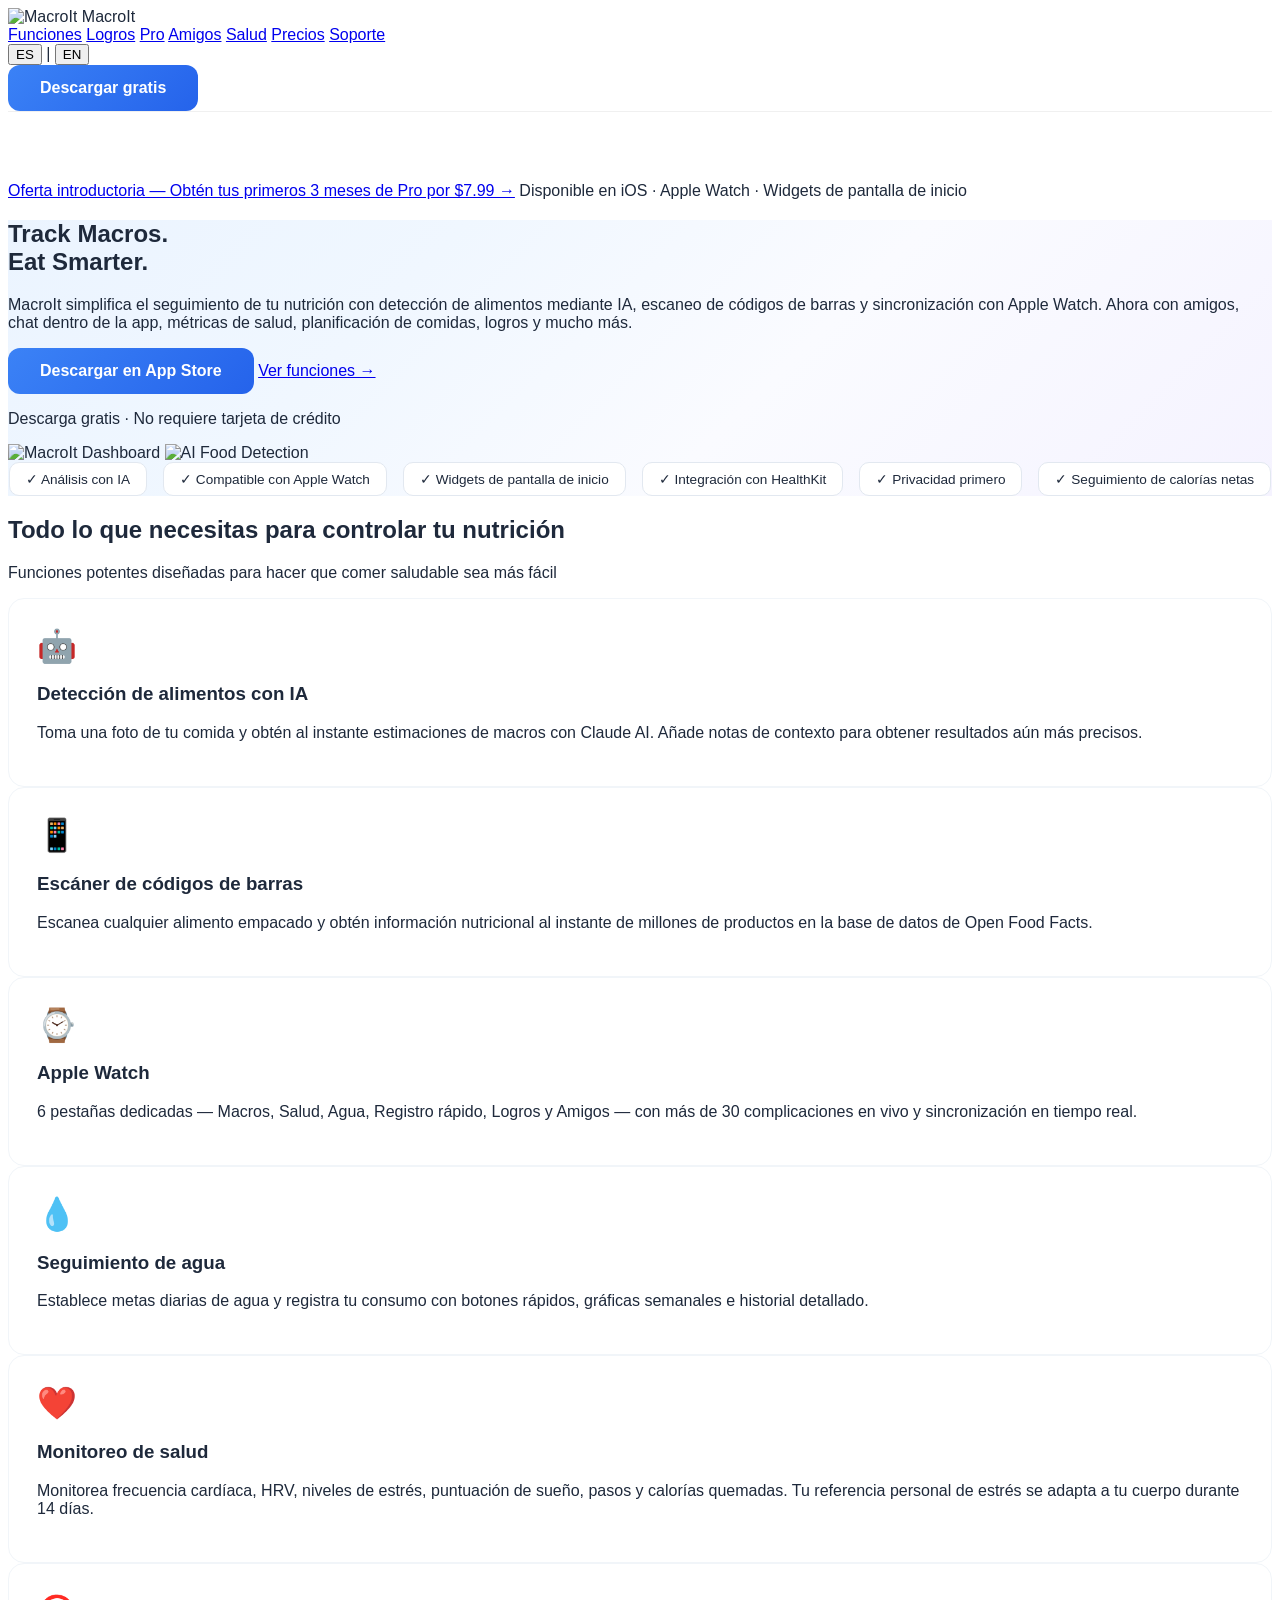
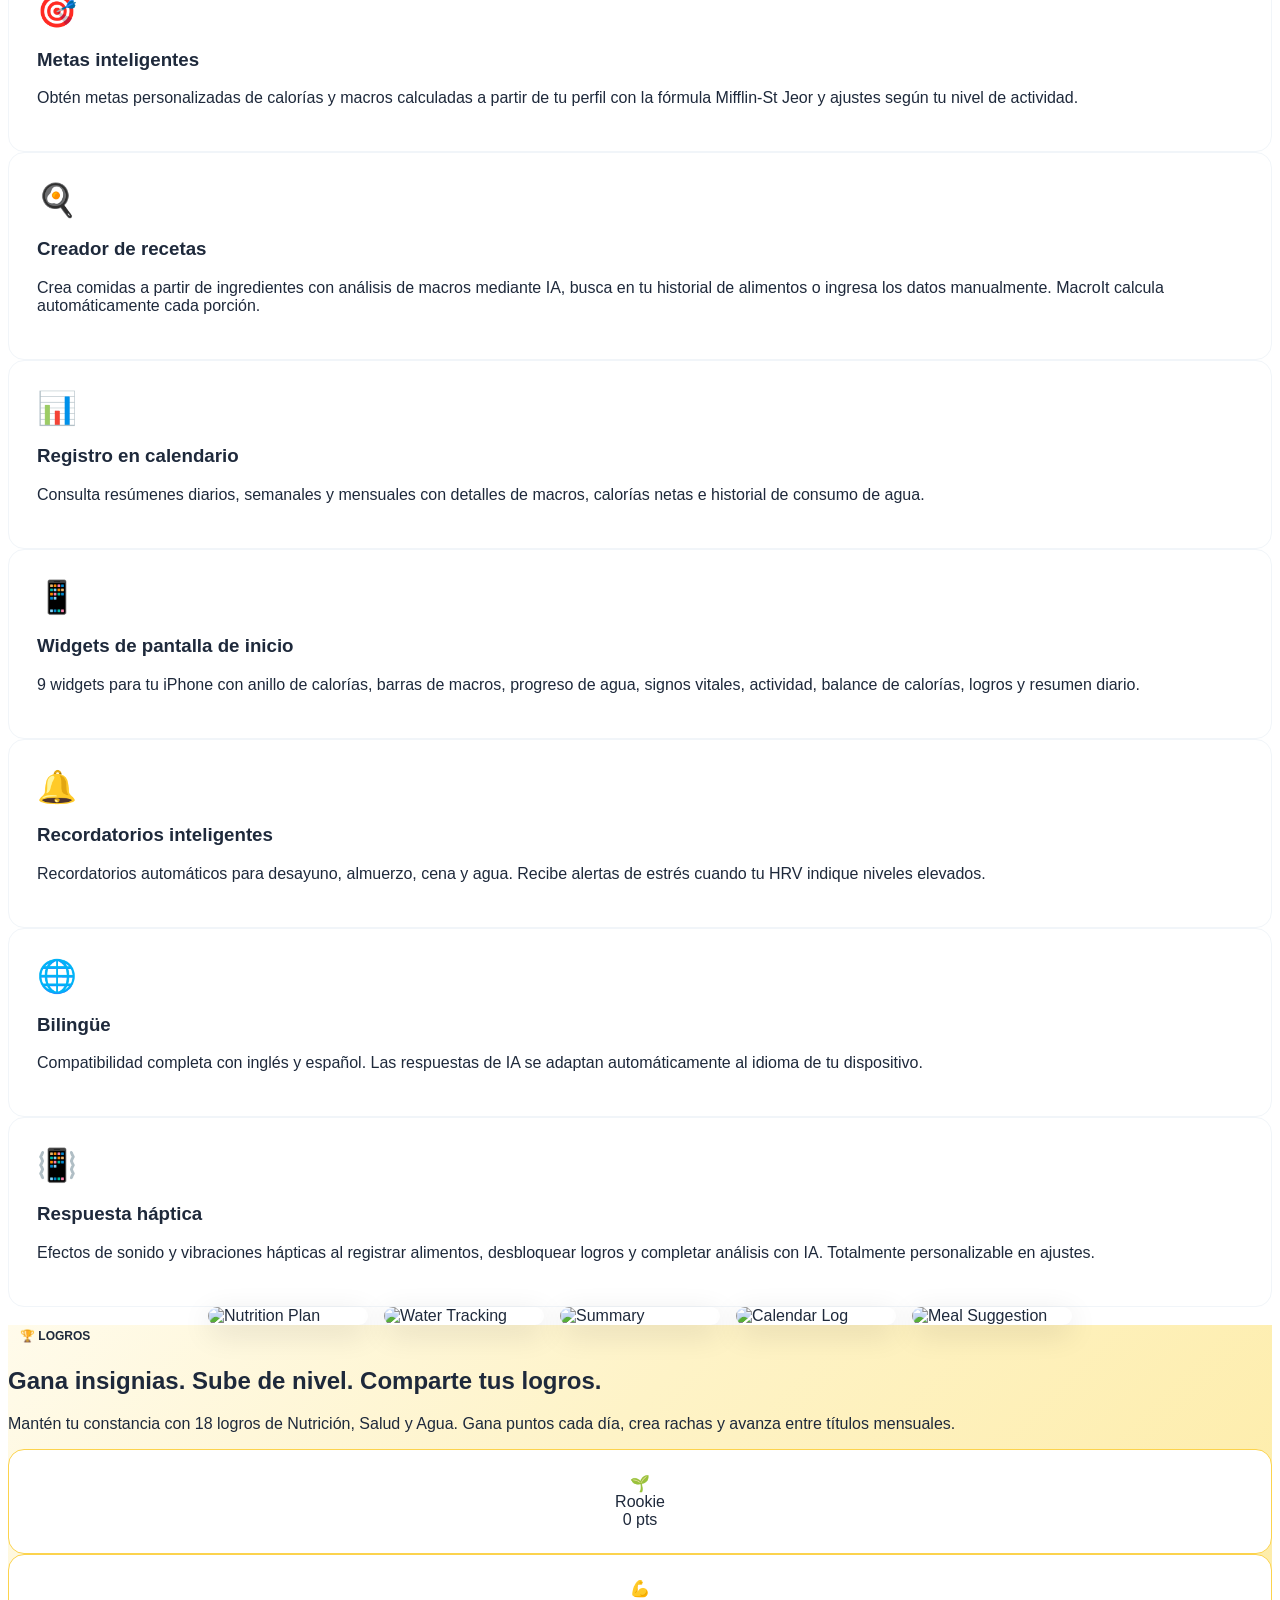
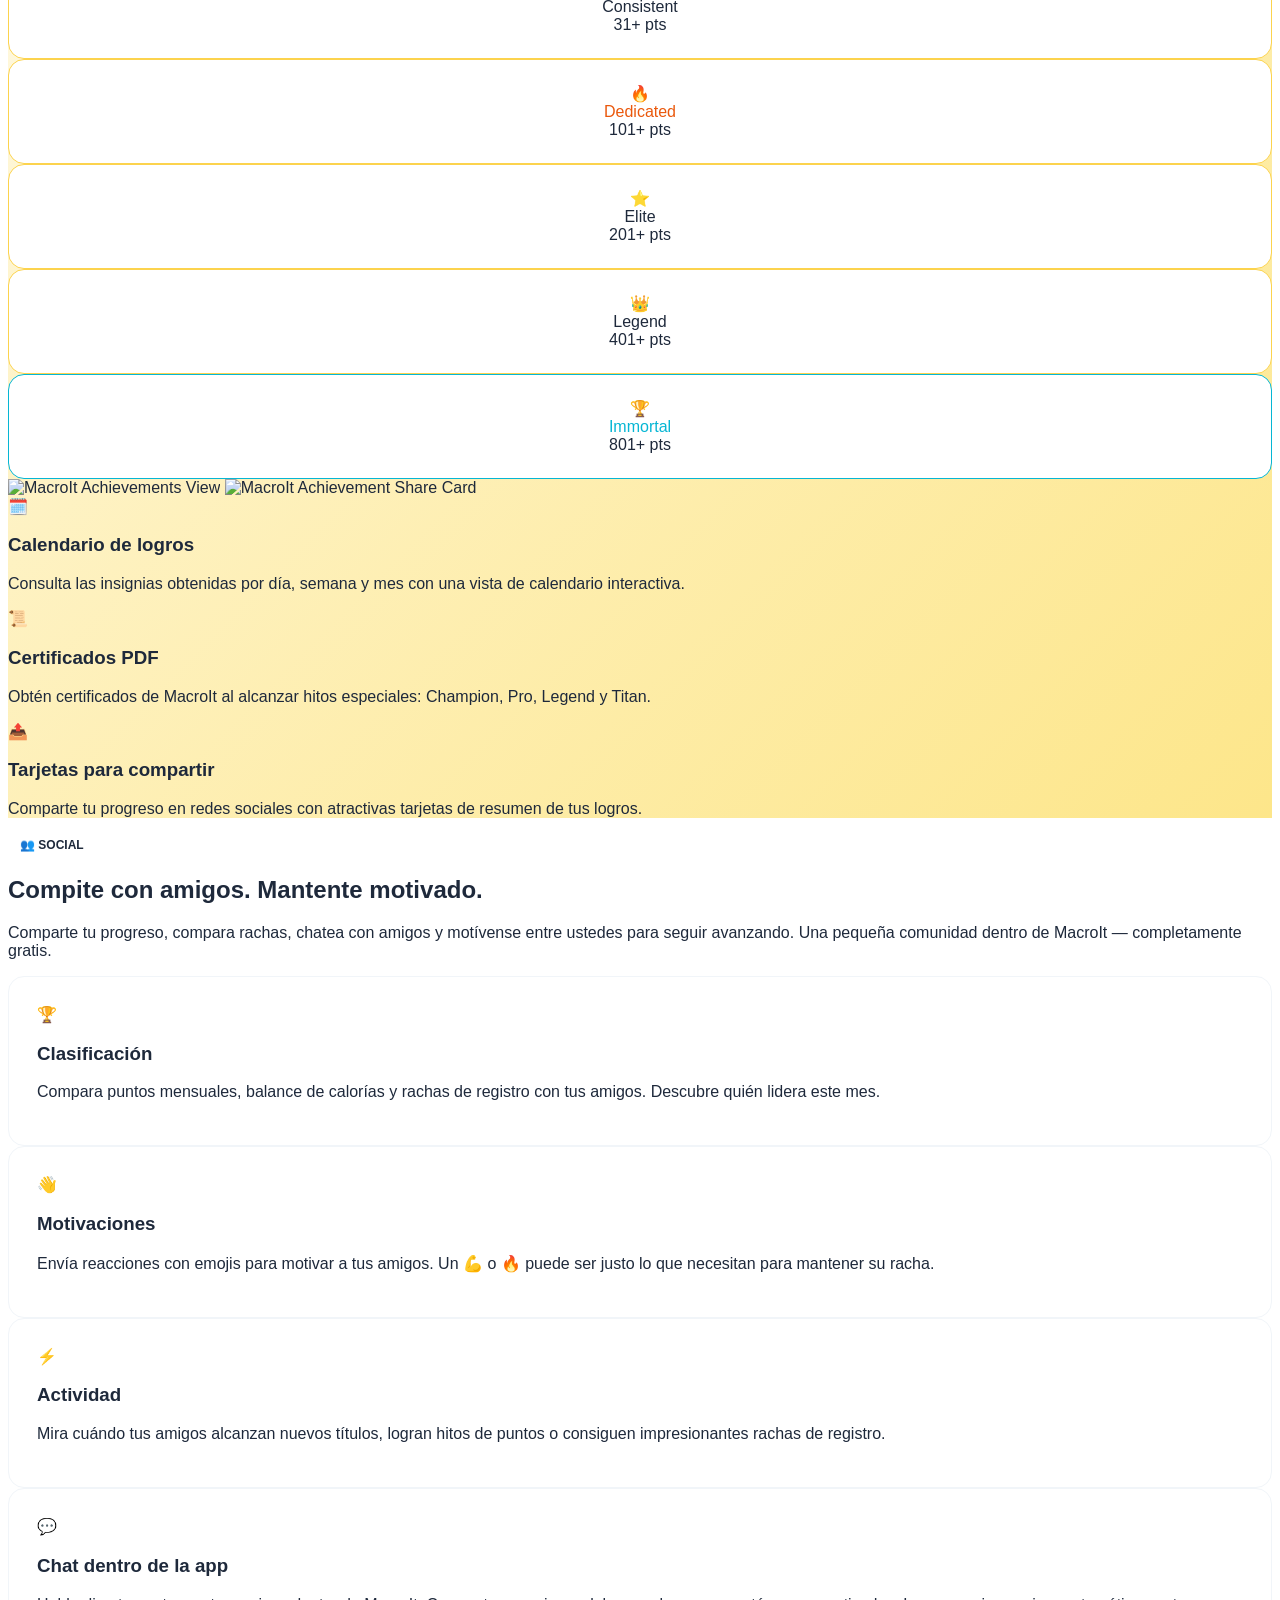
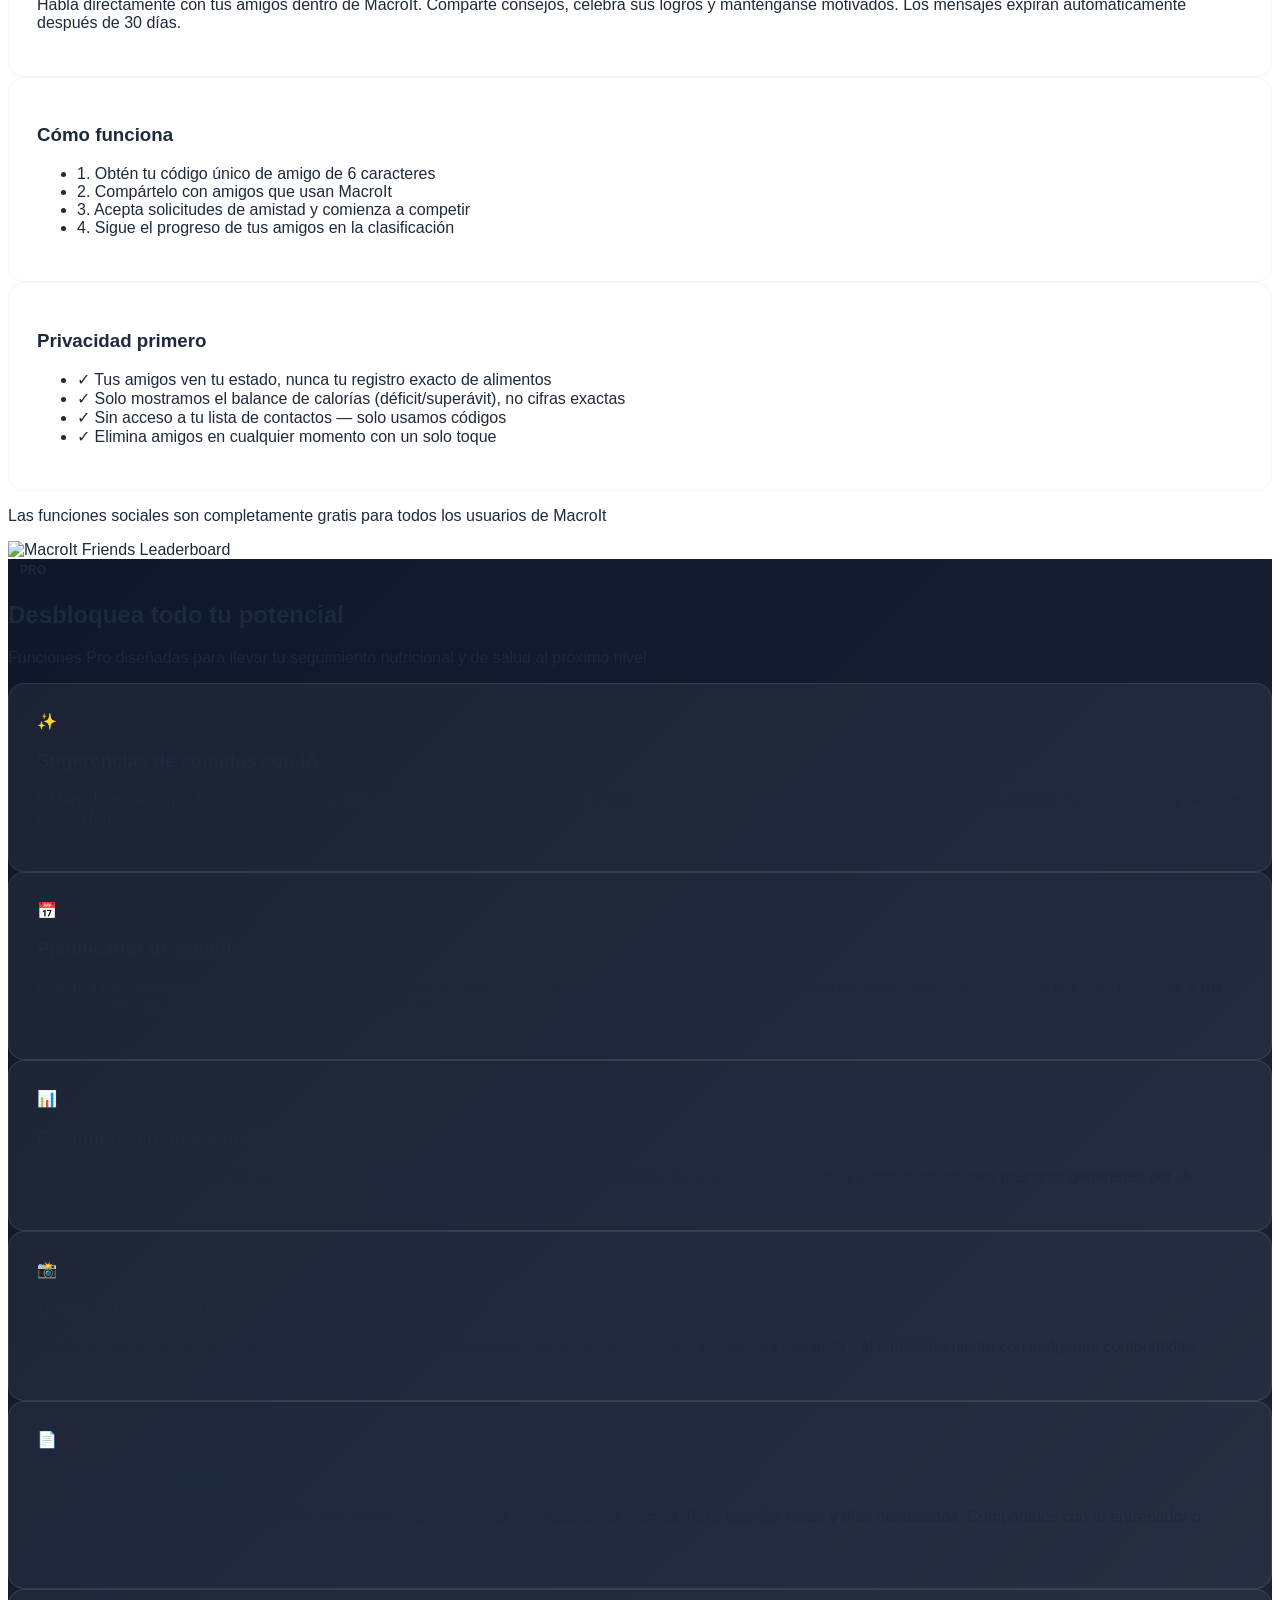
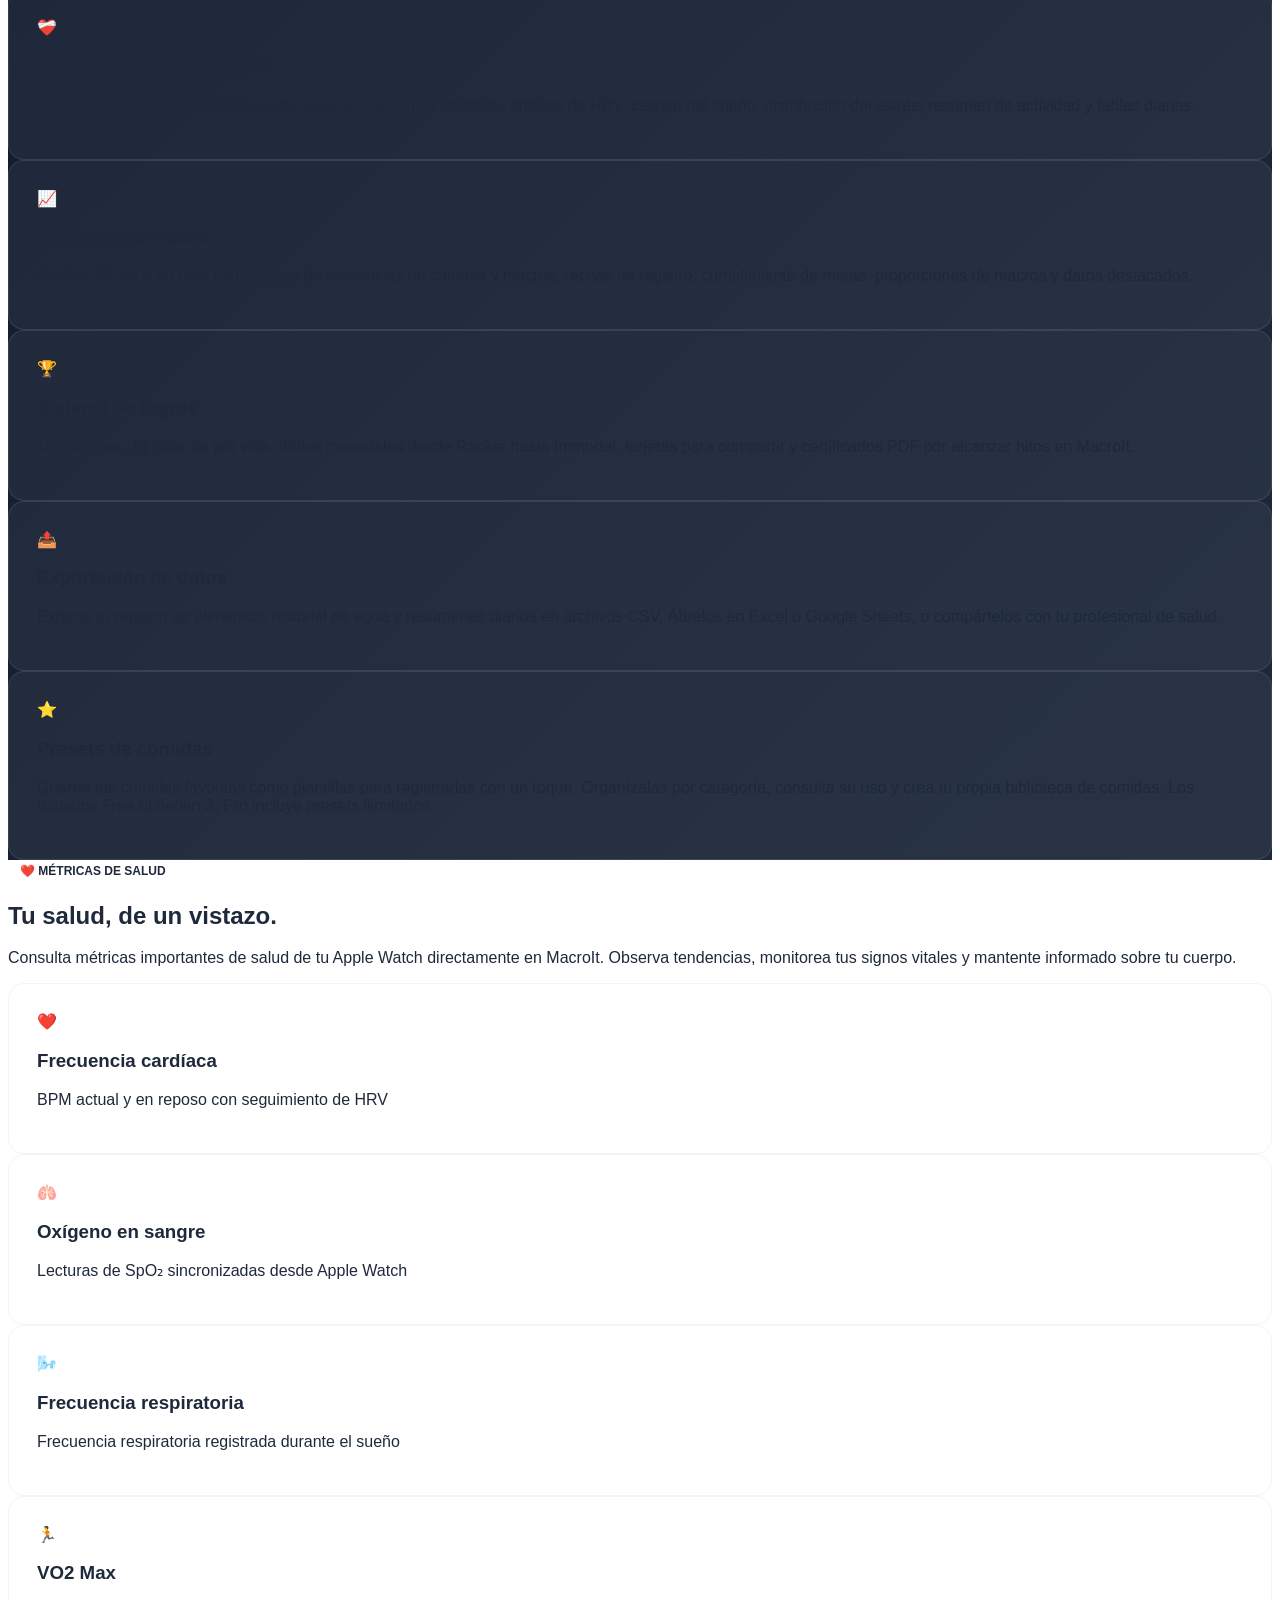
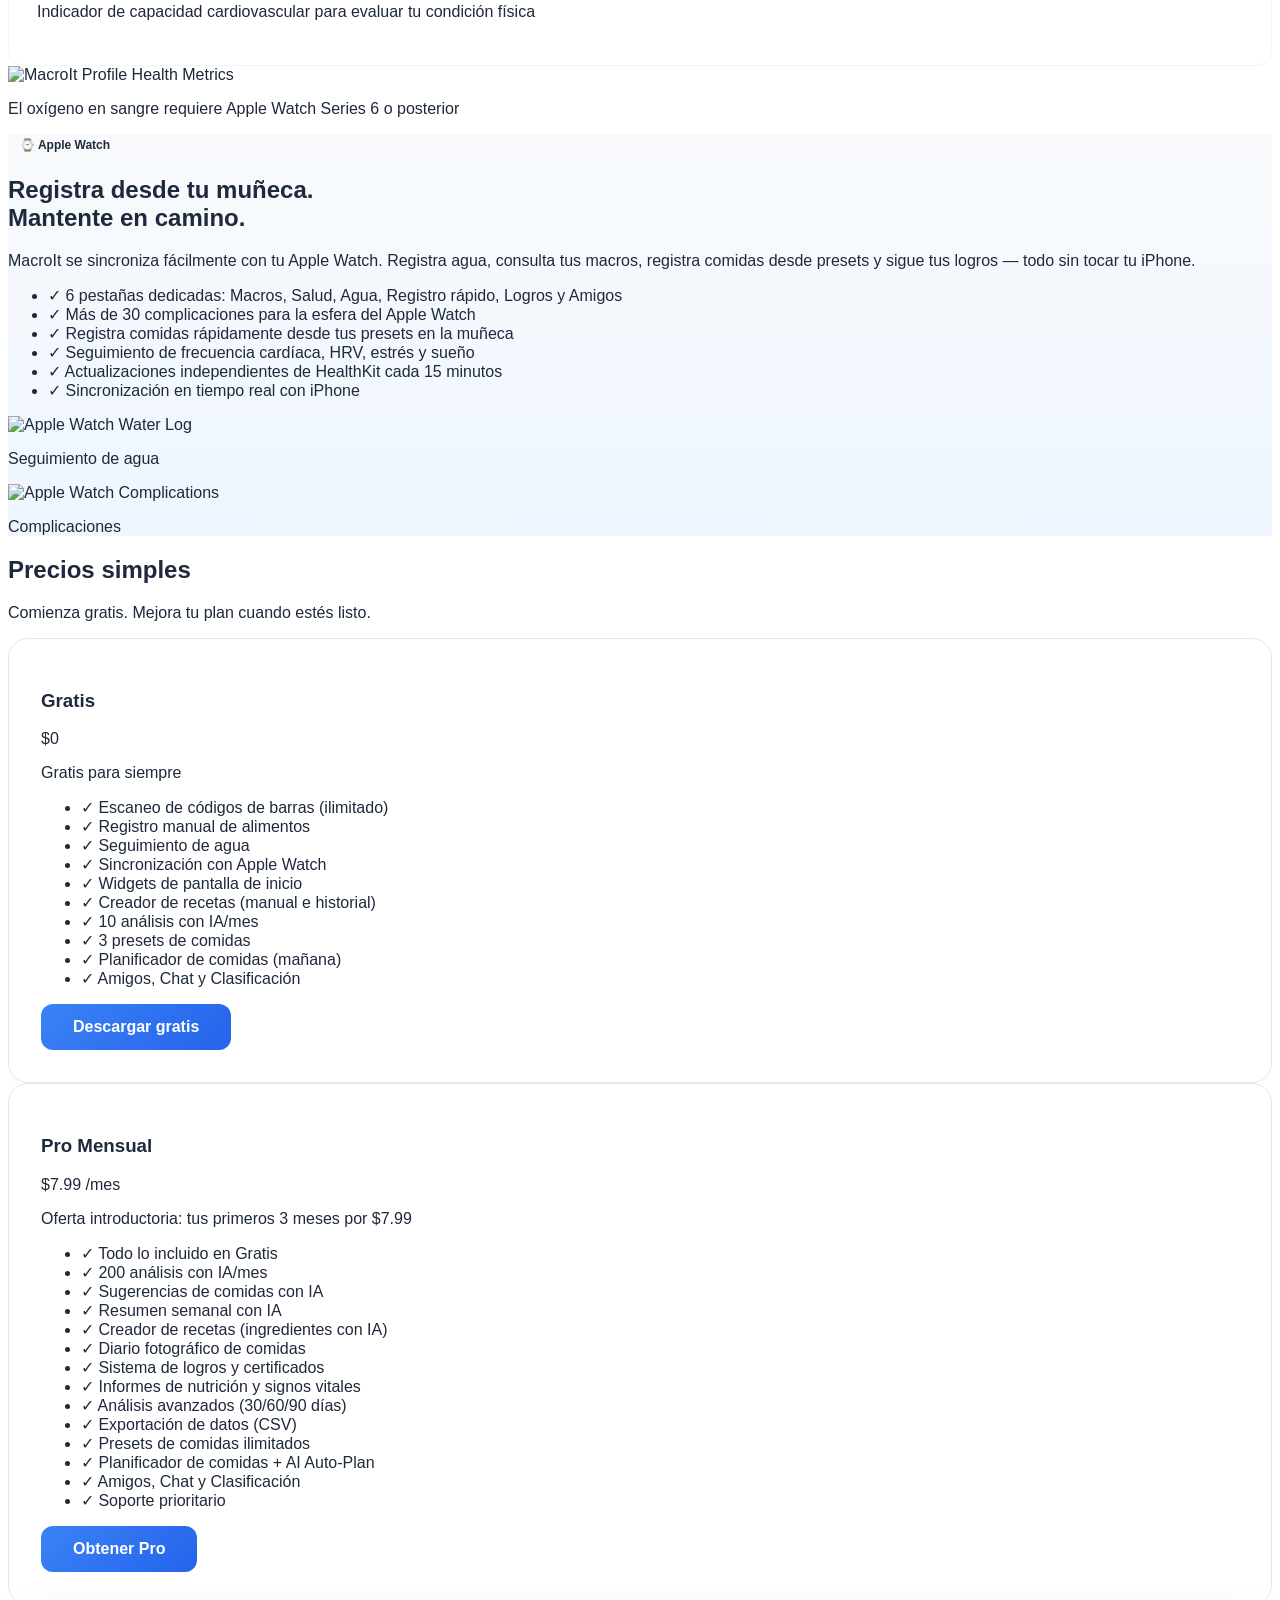
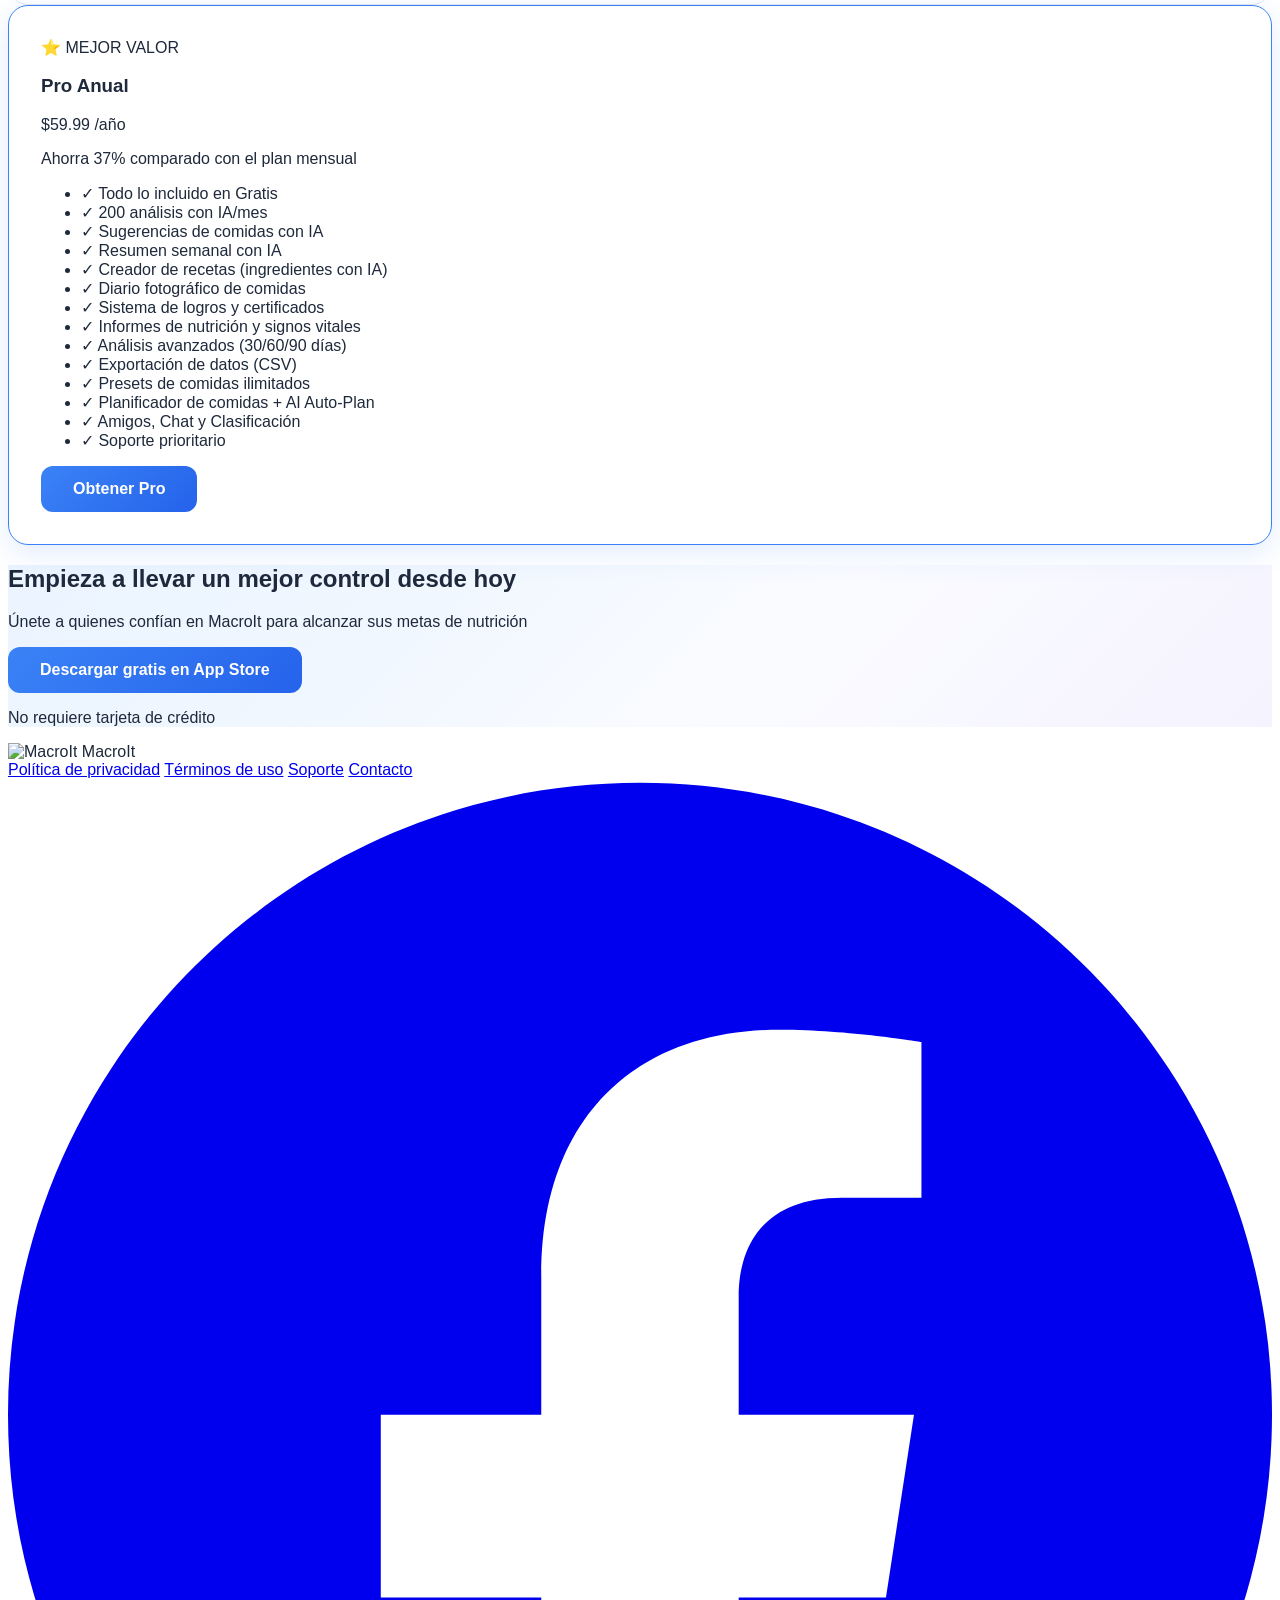
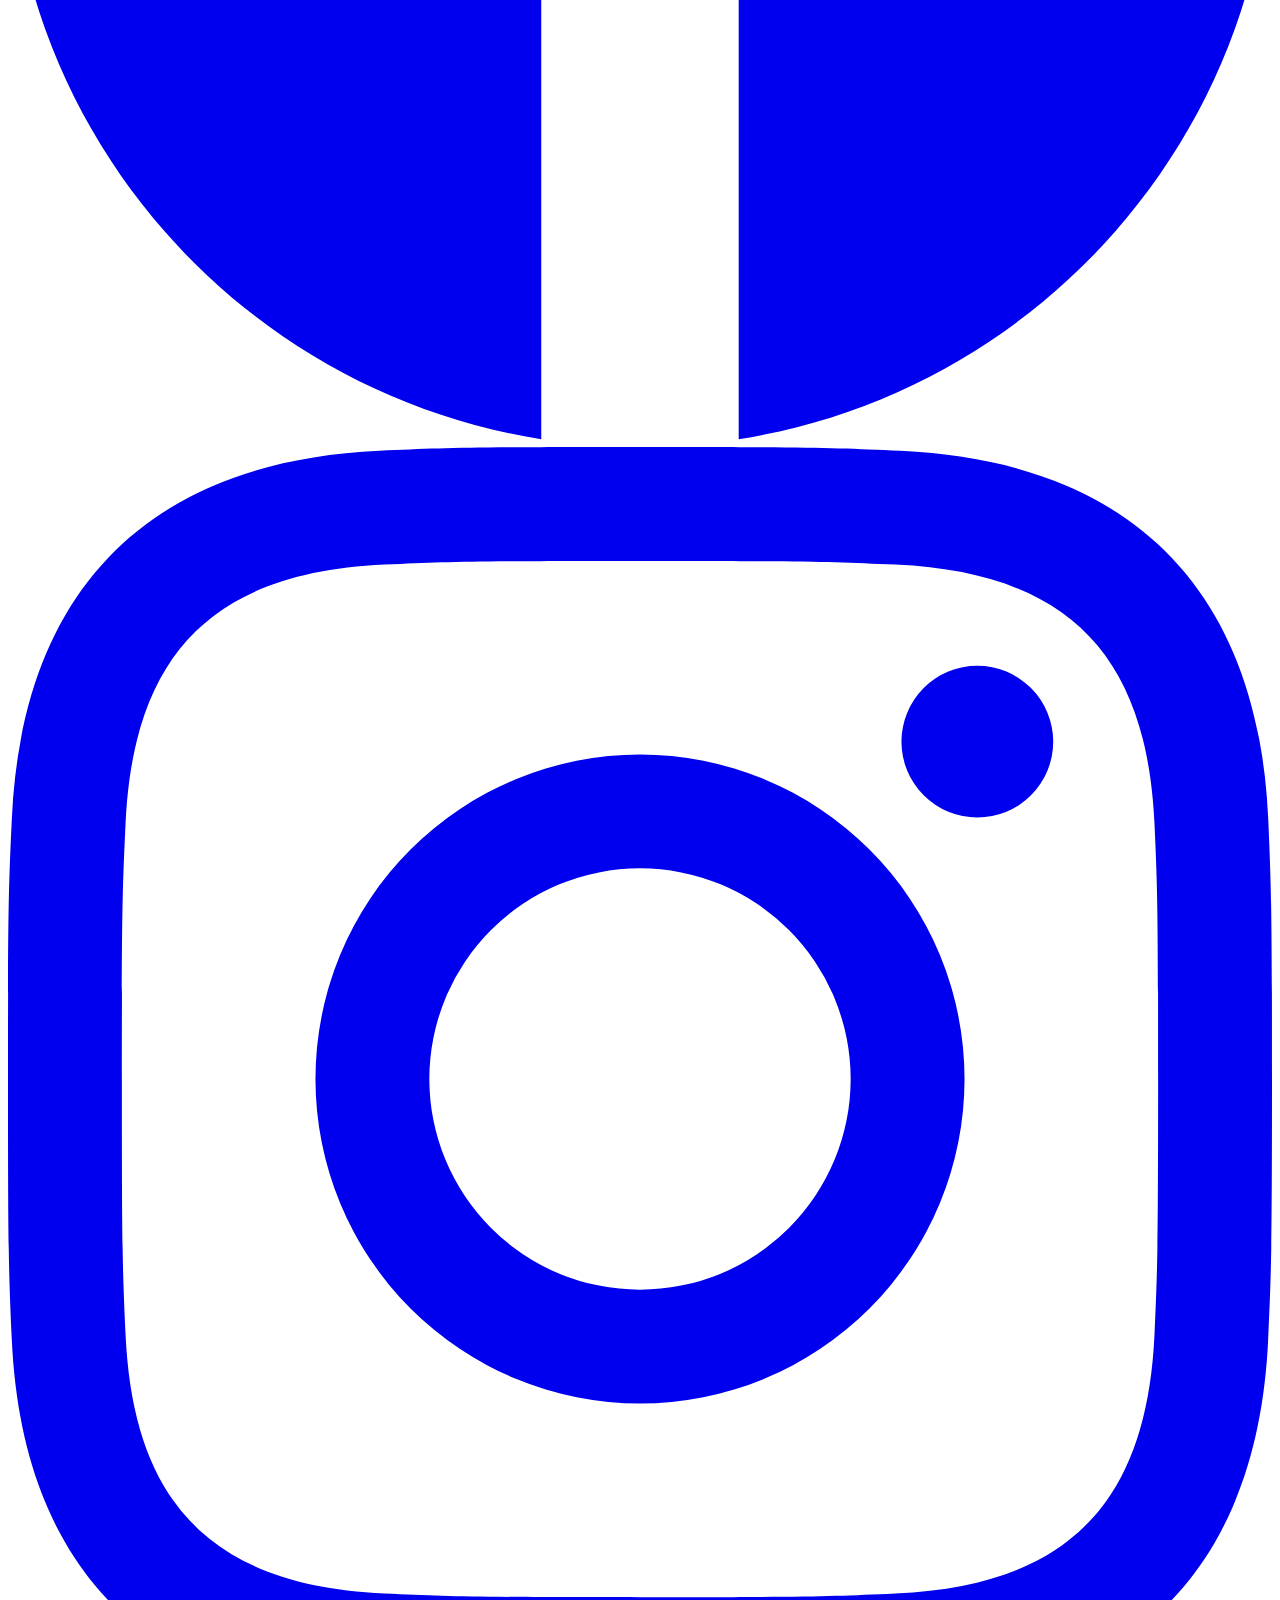
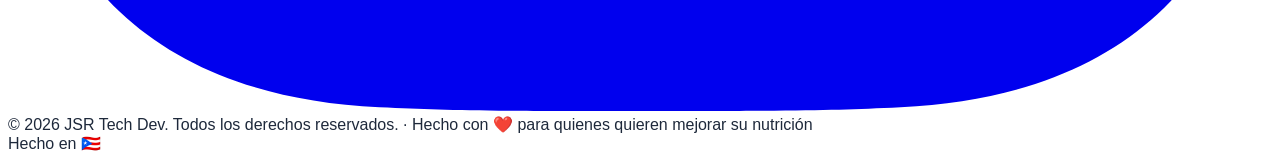
==== commit 6ac7adf0: "Fix mobile language selector layout" ====
--- a/index.html
+++ b/index.html
@@ -118,13 +118,13 @@
 
         <div class="flex items-center gap-3">
           <div
-            class="flex items-center rounded-lg border border-gray-200 bg-white p-1 text-xs font-semibold"
+            class="flex items-center shrink-0 rounded-lg border border-gray-200 bg-white p-1 text-xs font-semibold"
             aria-label="Language selector"
           >
             <button
               type="button"
               data-language="es"
-              class="px-2 py-1 rounded-md text-gray-600 hover:text-blue-600 transition"
+              class="min-w-[32px] px-2 py-1 rounded-md text-center text-gray-600 hover:text-blue-600 transition whitespace-nowrap"
               aria-pressed="false"
             >
               ES
@@ -135,7 +135,7 @@
             <button
               type="button"
               data-language="en"
-              class="px-2 py-1 rounded-md text-gray-600 hover:text-blue-600 transition"
+              class="min-w-[32px] px-2 py-1 rounded-md text-center text-gray-600 hover:text-blue-600 transition whitespace-nowrap"
               aria-pressed="false"
             >
               EN
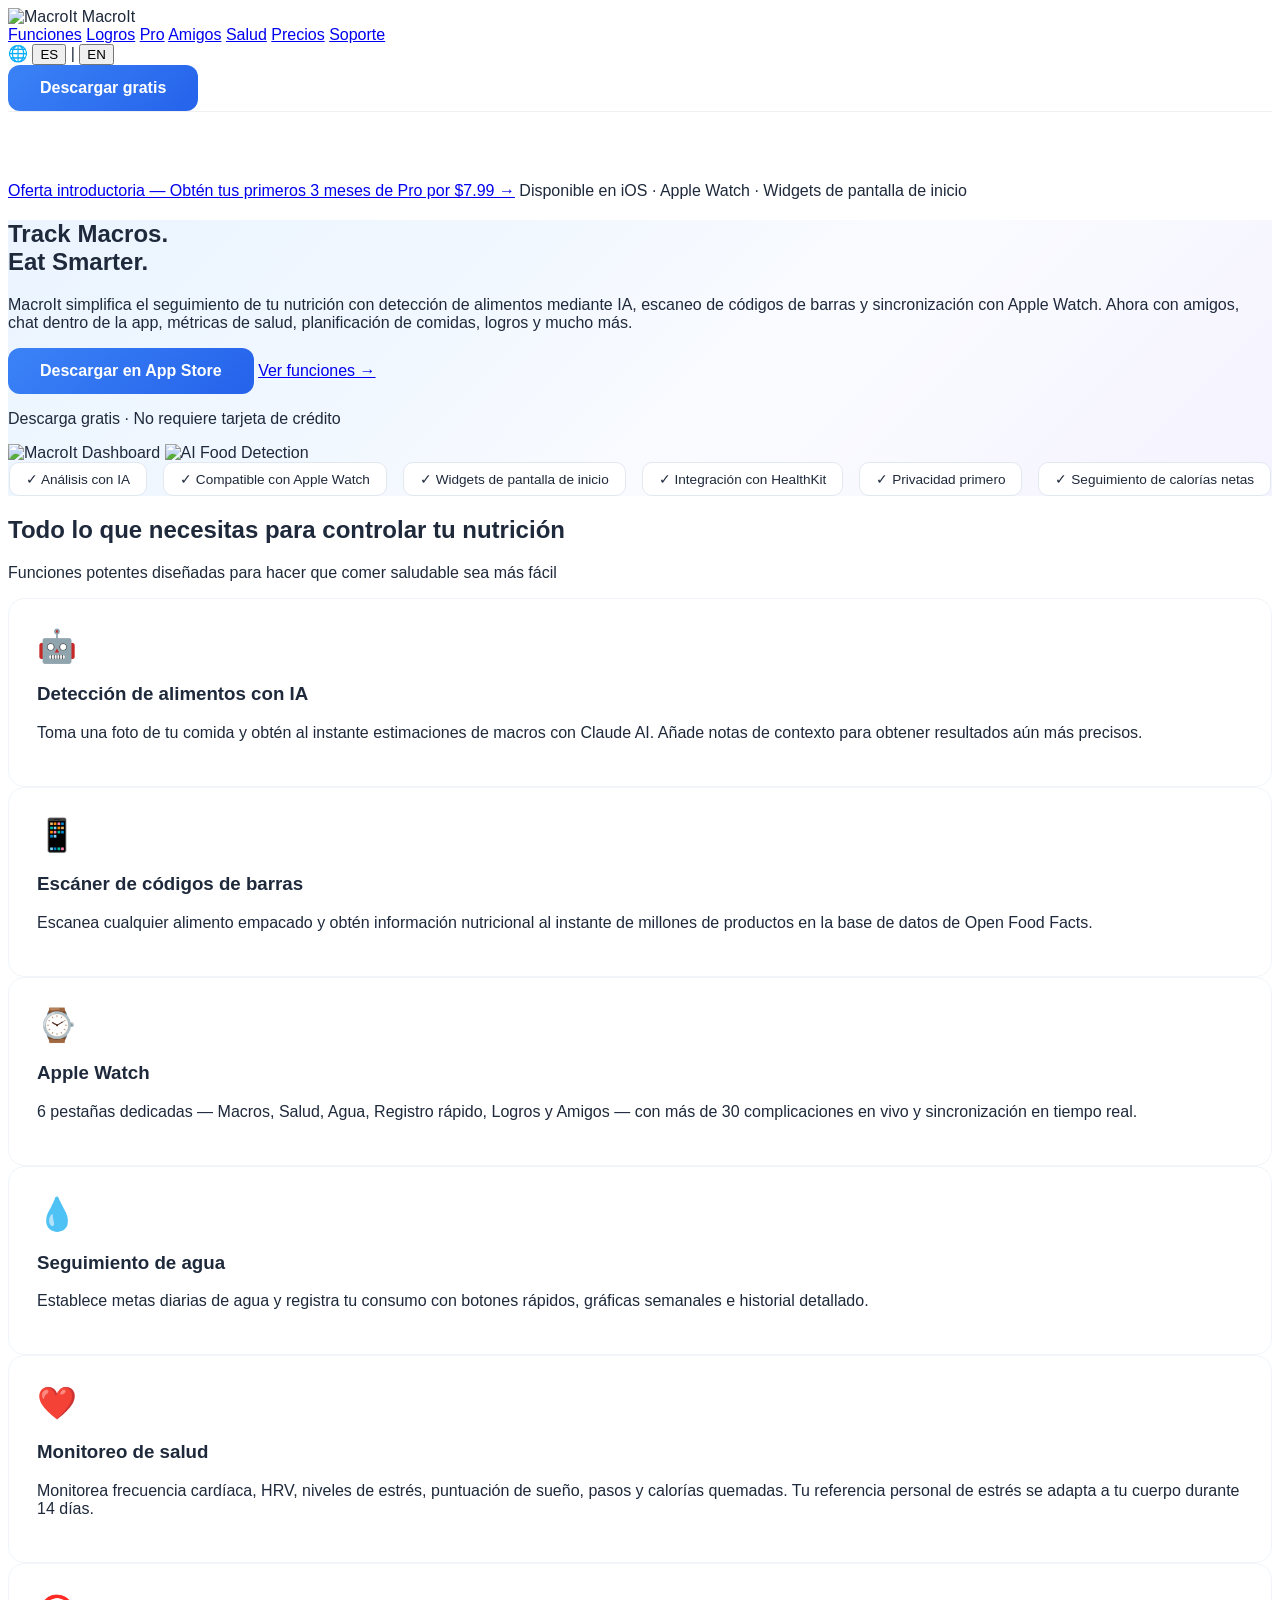
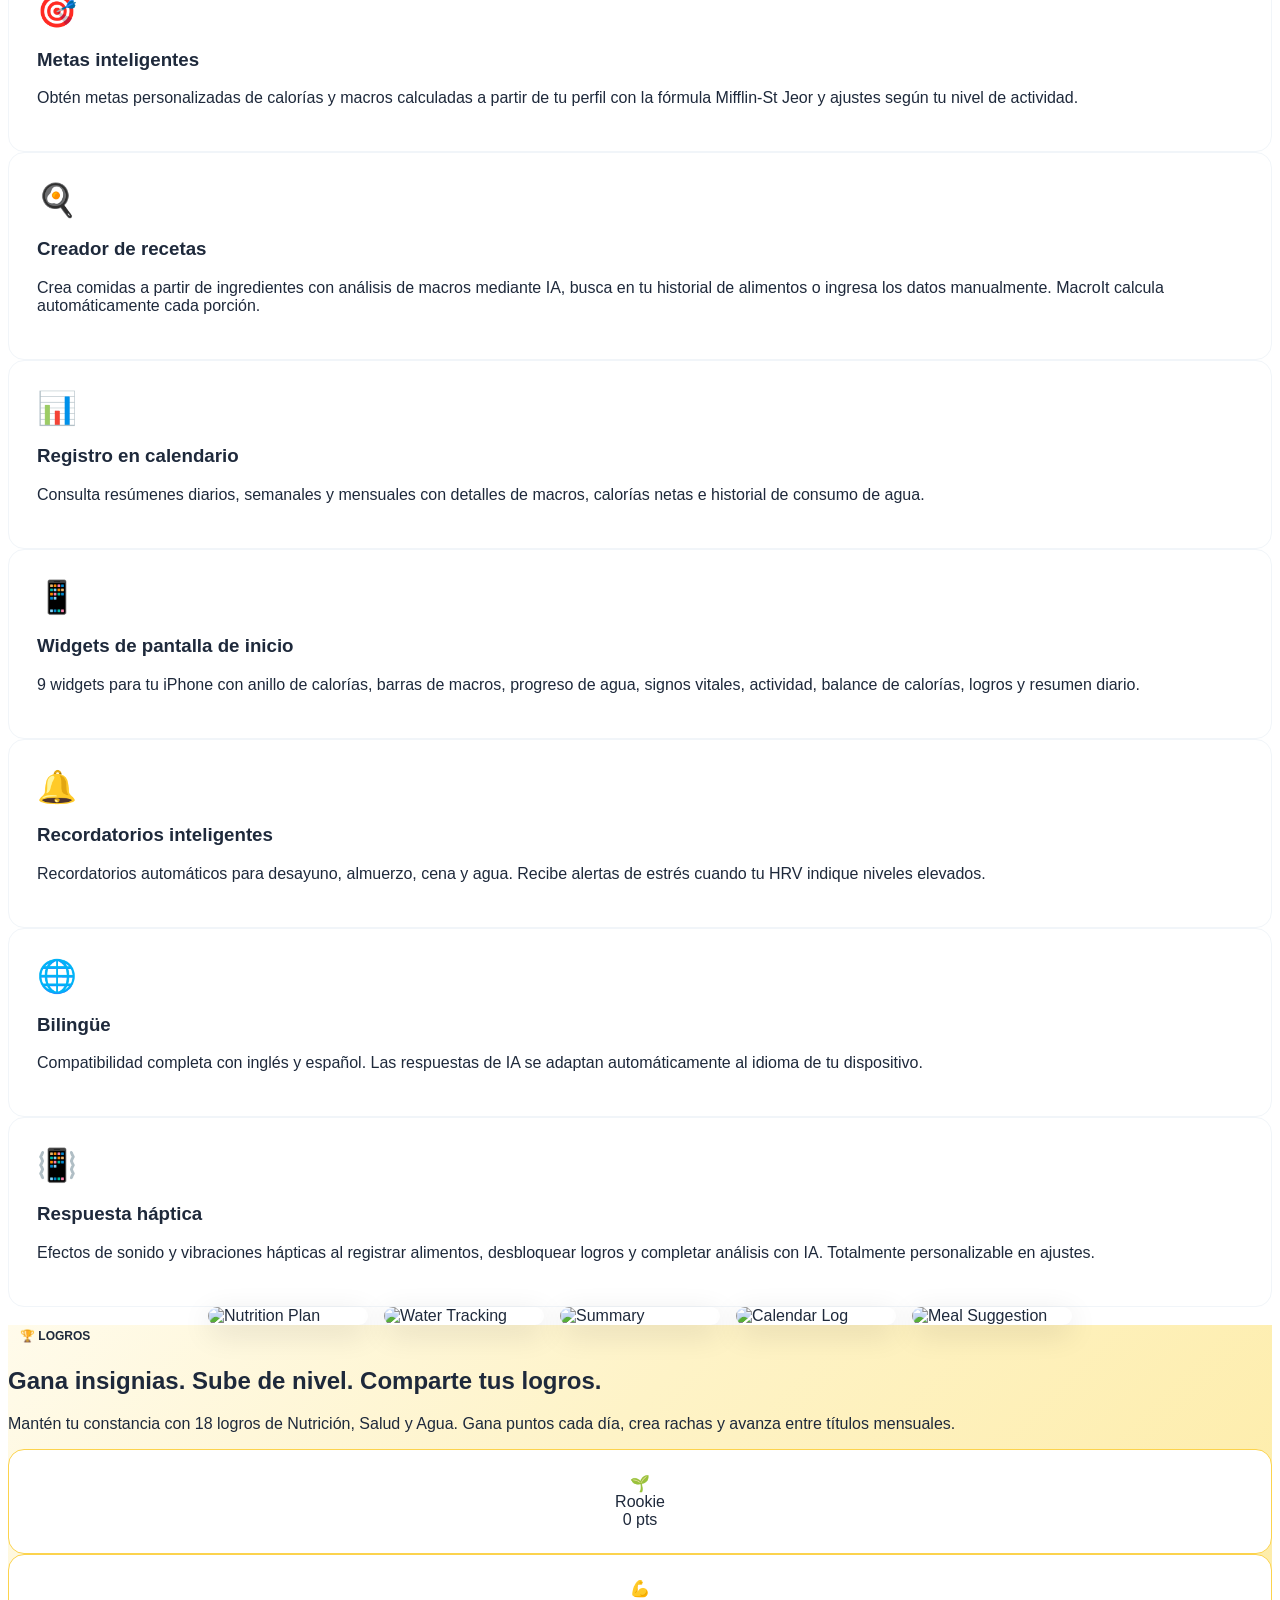
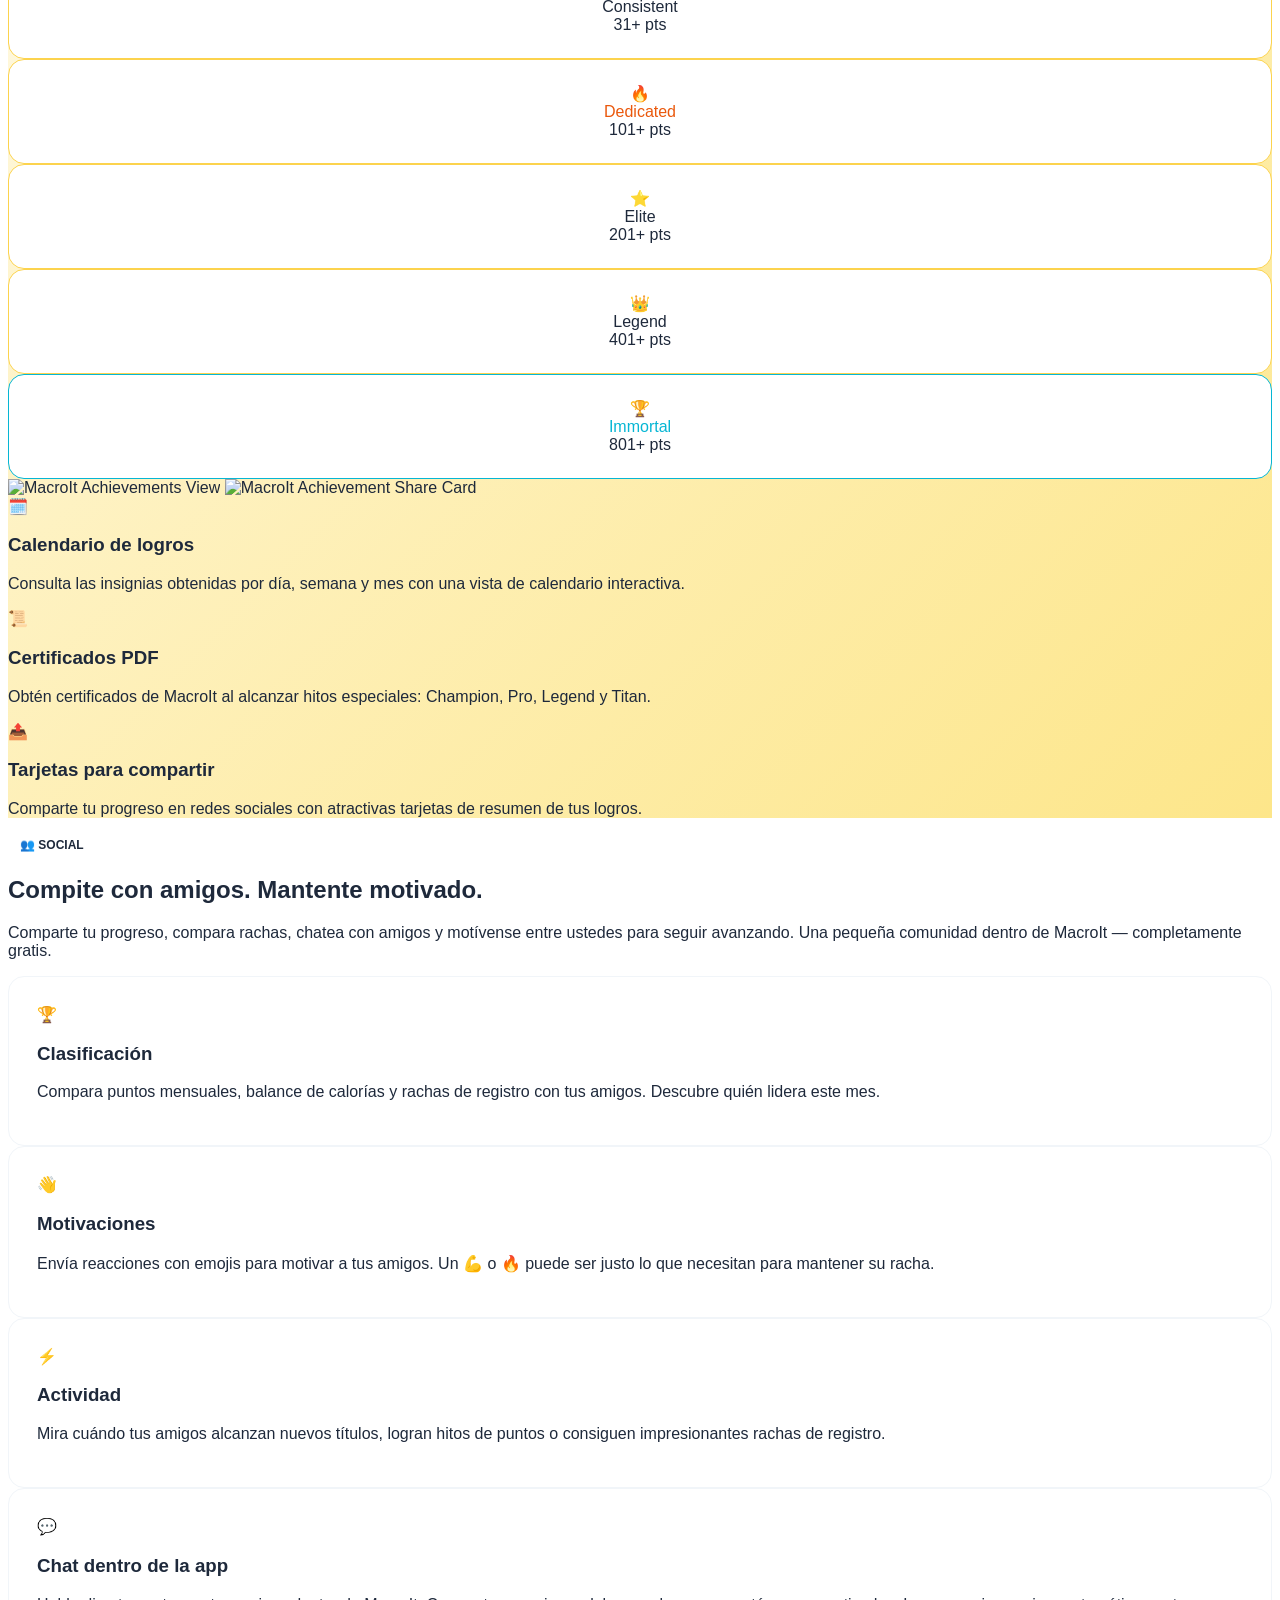
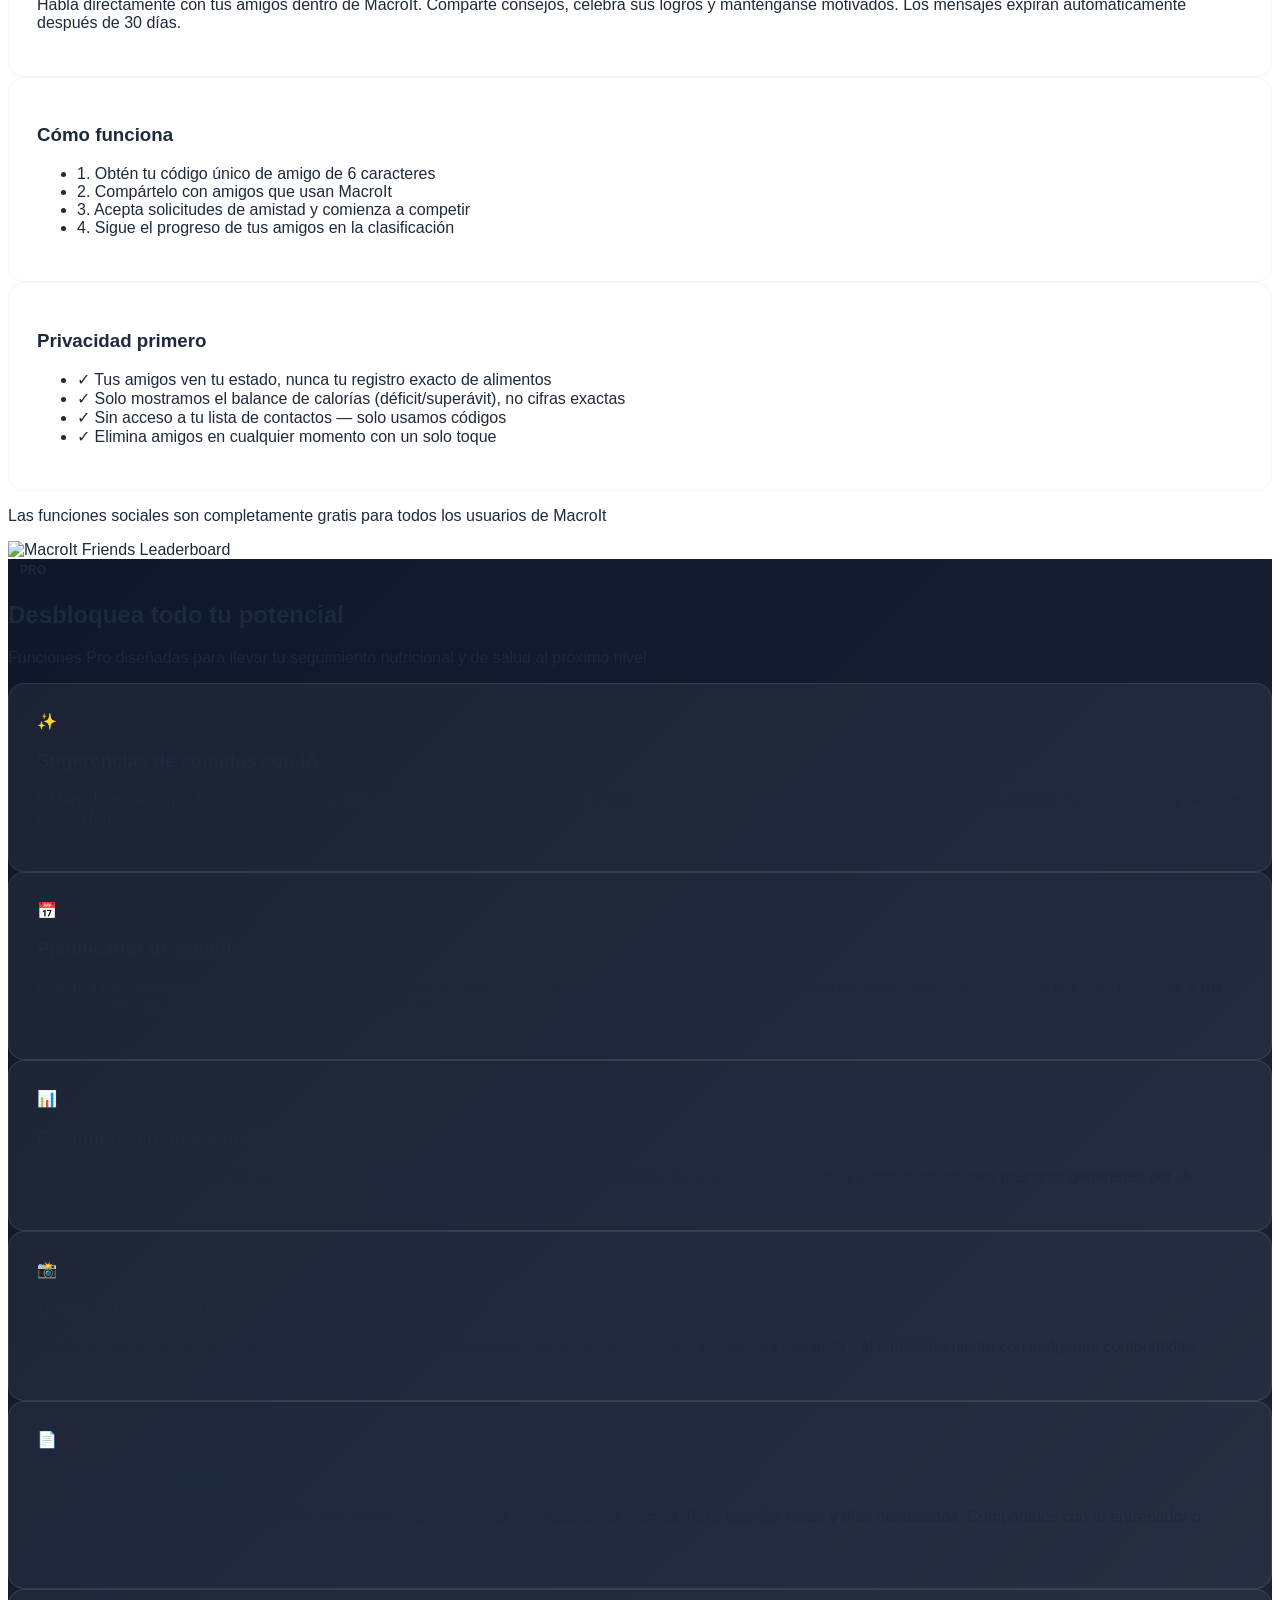
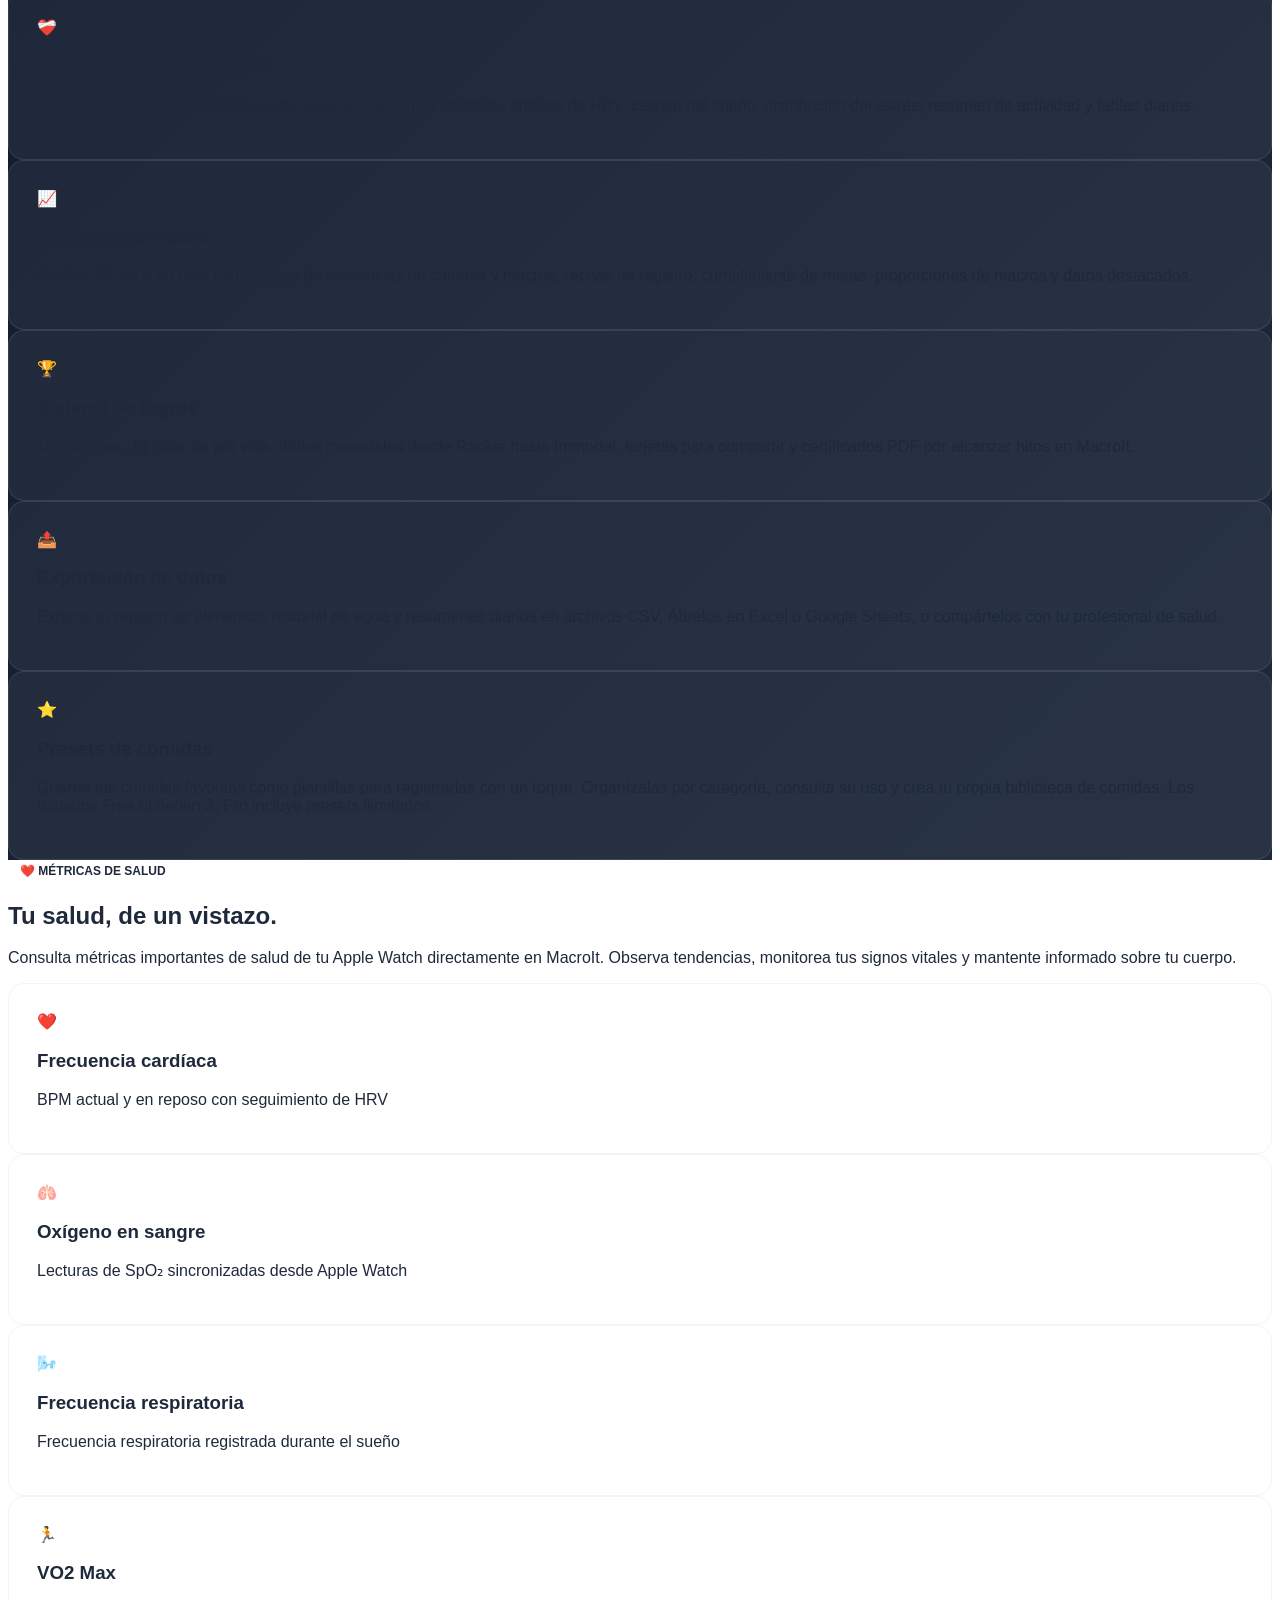
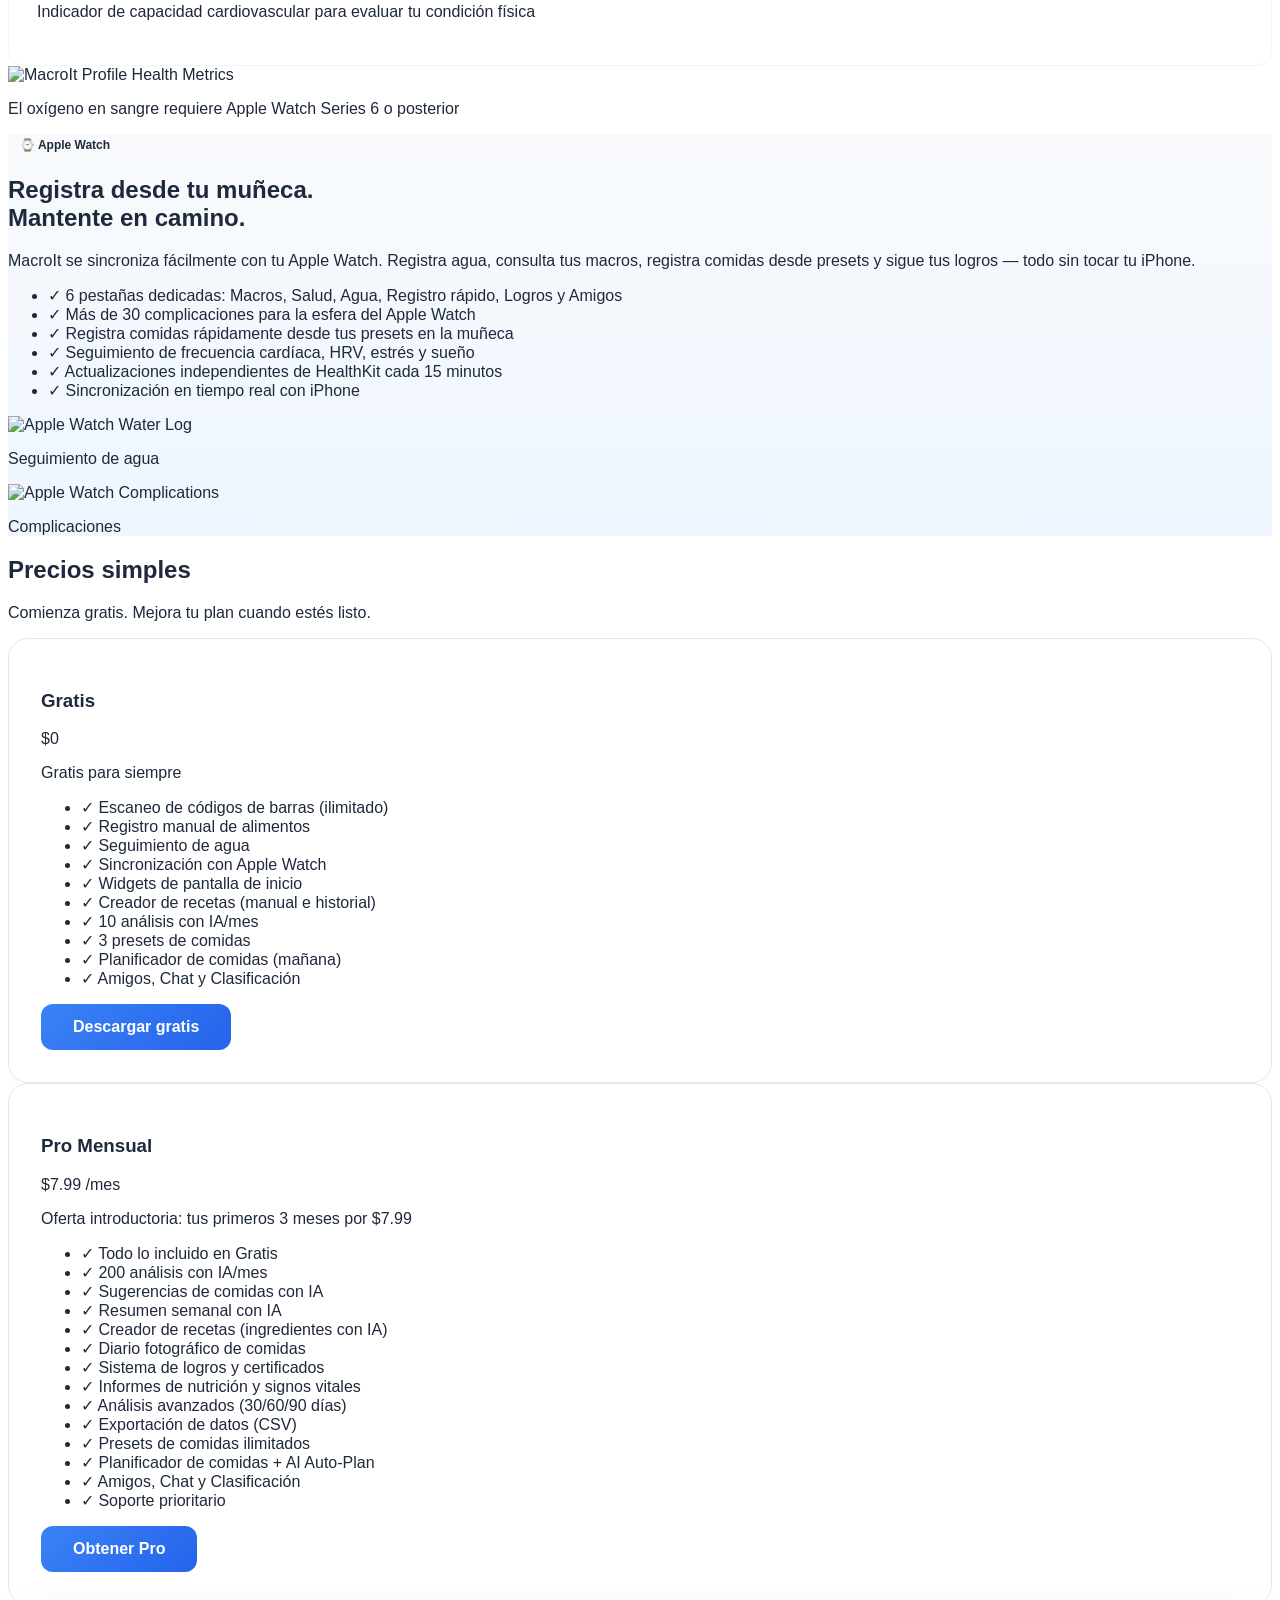
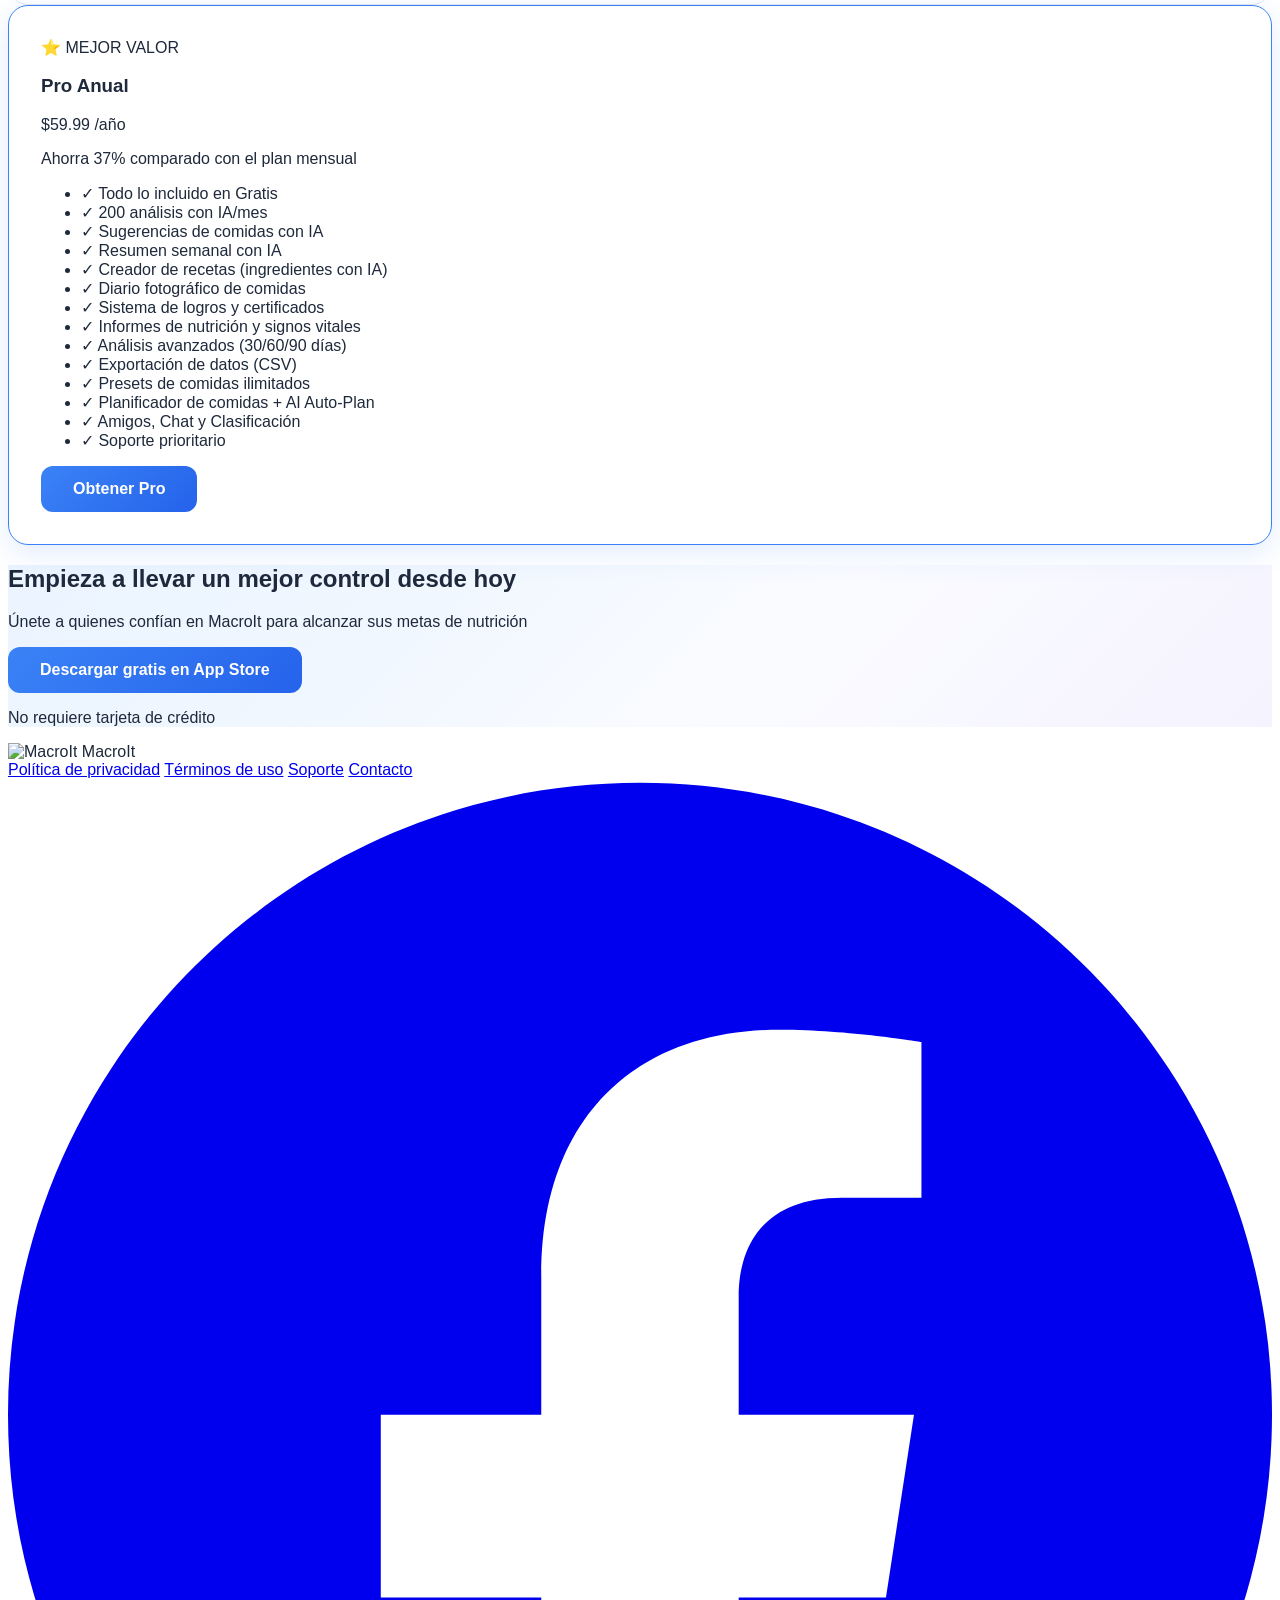
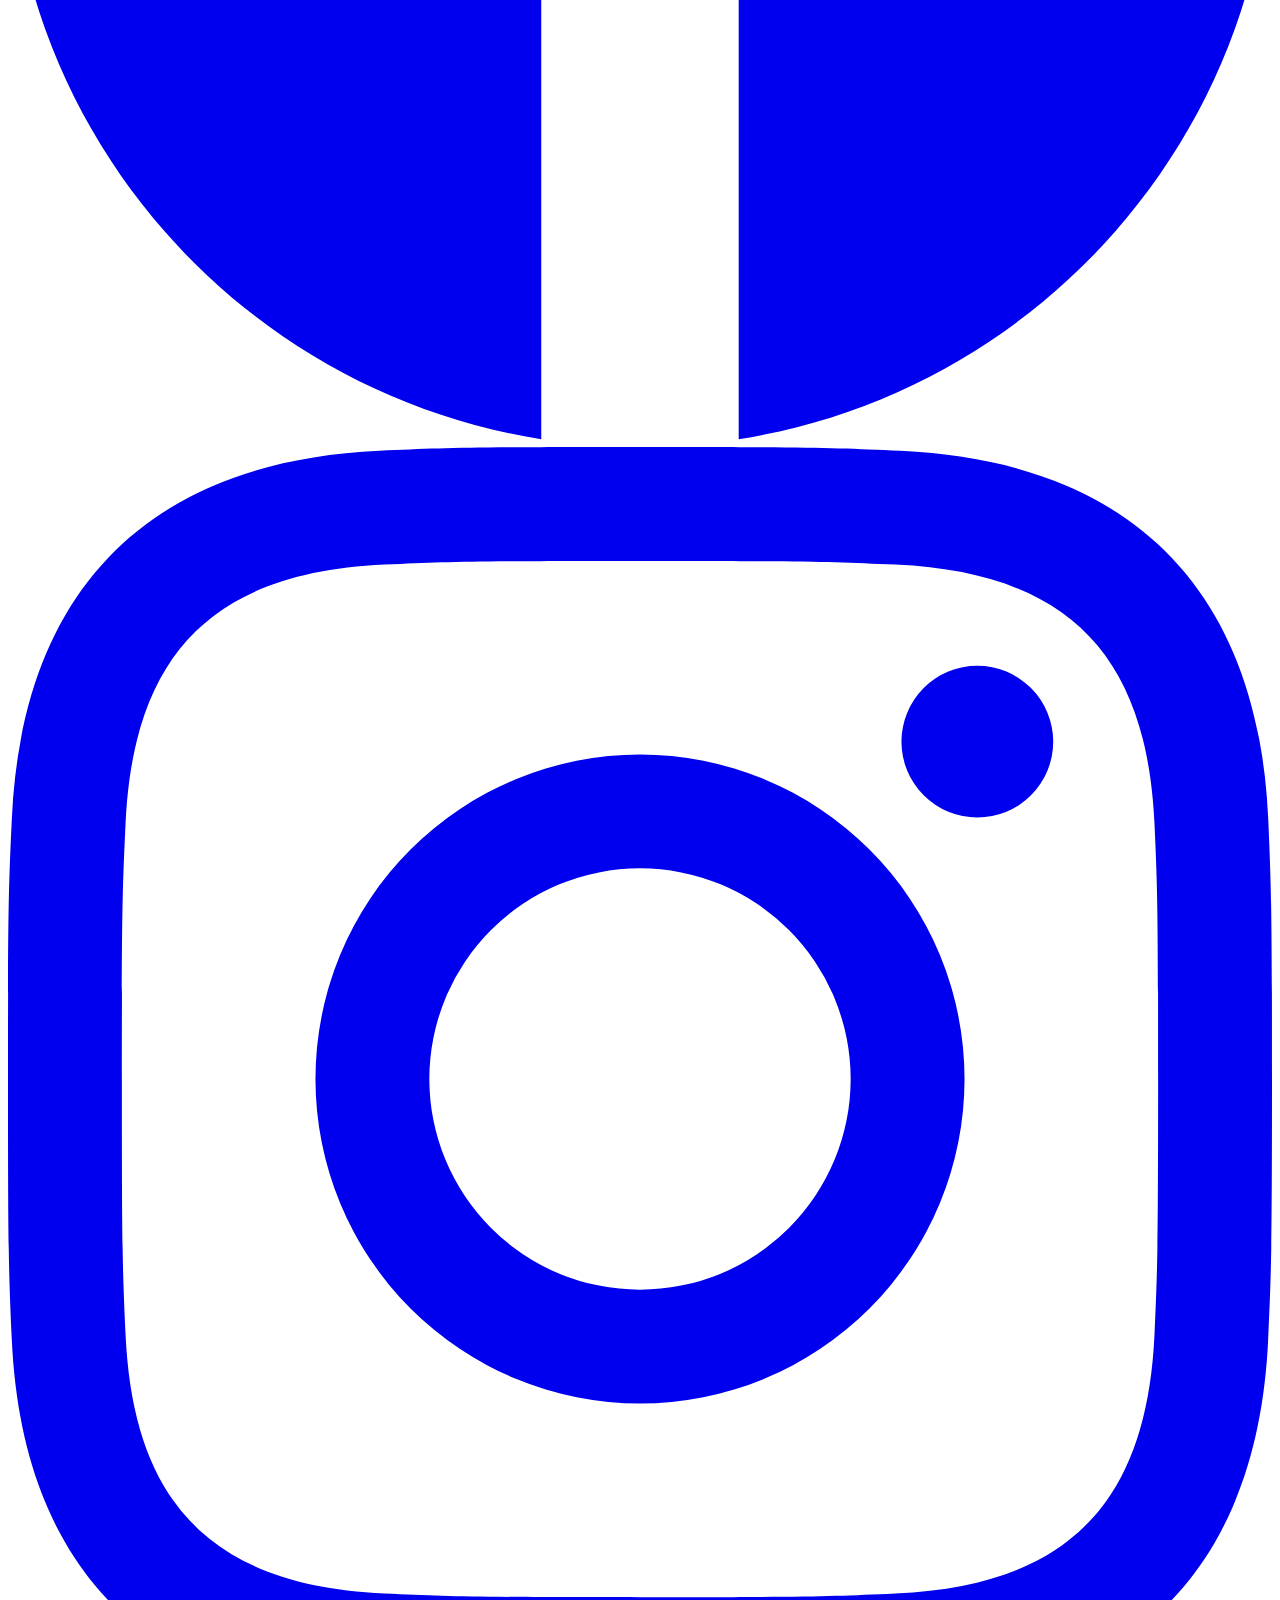
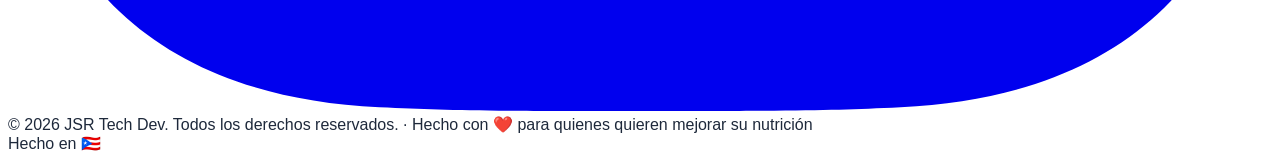
==== commit 87a0d61d: "Simplify mobile language selector" ====
--- a/index.html
+++ b/index.html
@@ -118,13 +118,15 @@
 
         <div class="flex items-center gap-3">
           <div
-            class="flex items-center shrink-0 rounded-lg border border-gray-200 bg-white p-1 text-xs font-semibold"
+            class="flex items-center shrink-0 gap-2 text-sm"
             aria-label="Language selector"
           >
+            <span class="text-base" aria-hidden="true">🌐</span>
+
             <button
               type="button"
               data-language="es"
-              class="min-w-[32px] px-2 py-1 rounded-md text-center text-gray-600 hover:text-blue-600 transition whitespace-nowrap"
+              class="px-1 py-1 text-gray-500 hover:text-blue-600 transition whitespace-nowrap"
               aria-pressed="false"
             >
               ES
@@ -135,7 +137,7 @@
             <button
               type="button"
               data-language="en"
-              class="min-w-[32px] px-2 py-1 rounded-md text-center text-gray-600 hover:text-blue-600 transition whitespace-nowrap"
+              class="px-1 py-1 text-gray-500 hover:text-blue-600 transition whitespace-nowrap"
               aria-pressed="false"
             >
               EN
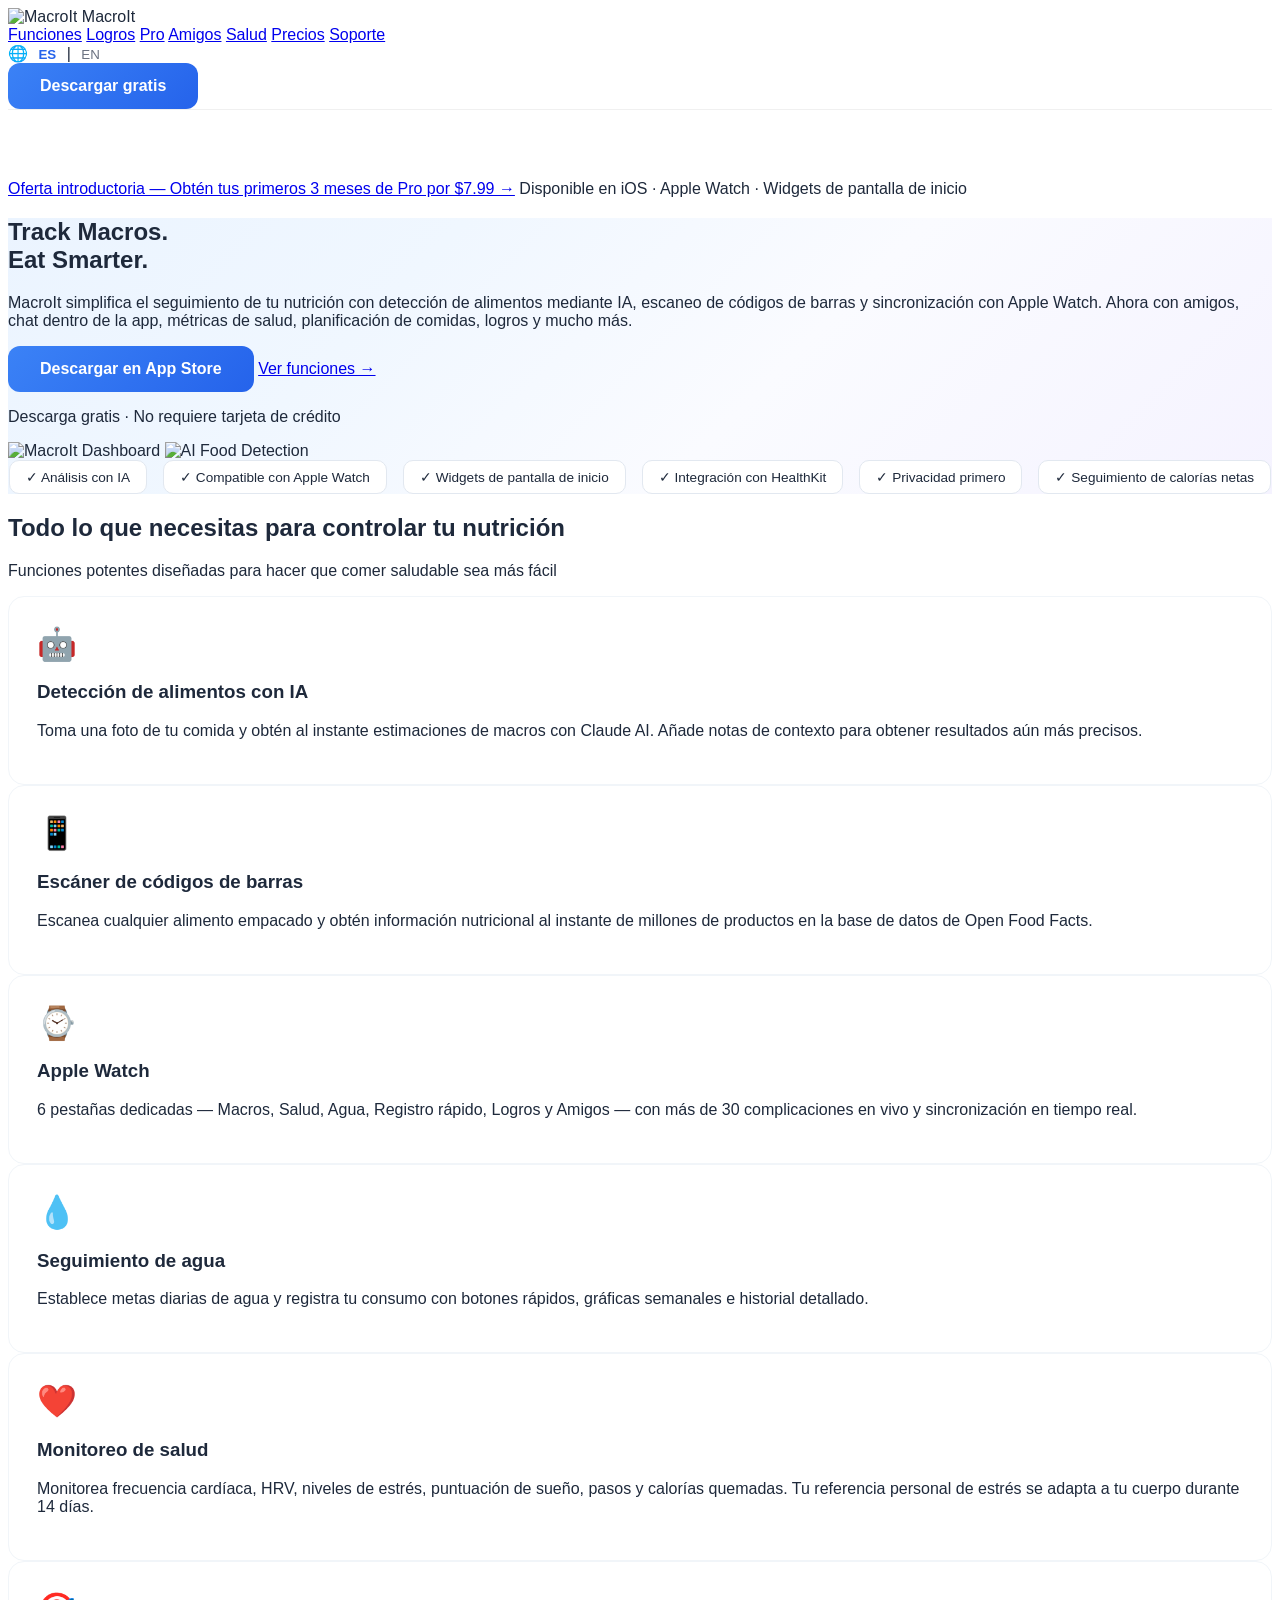
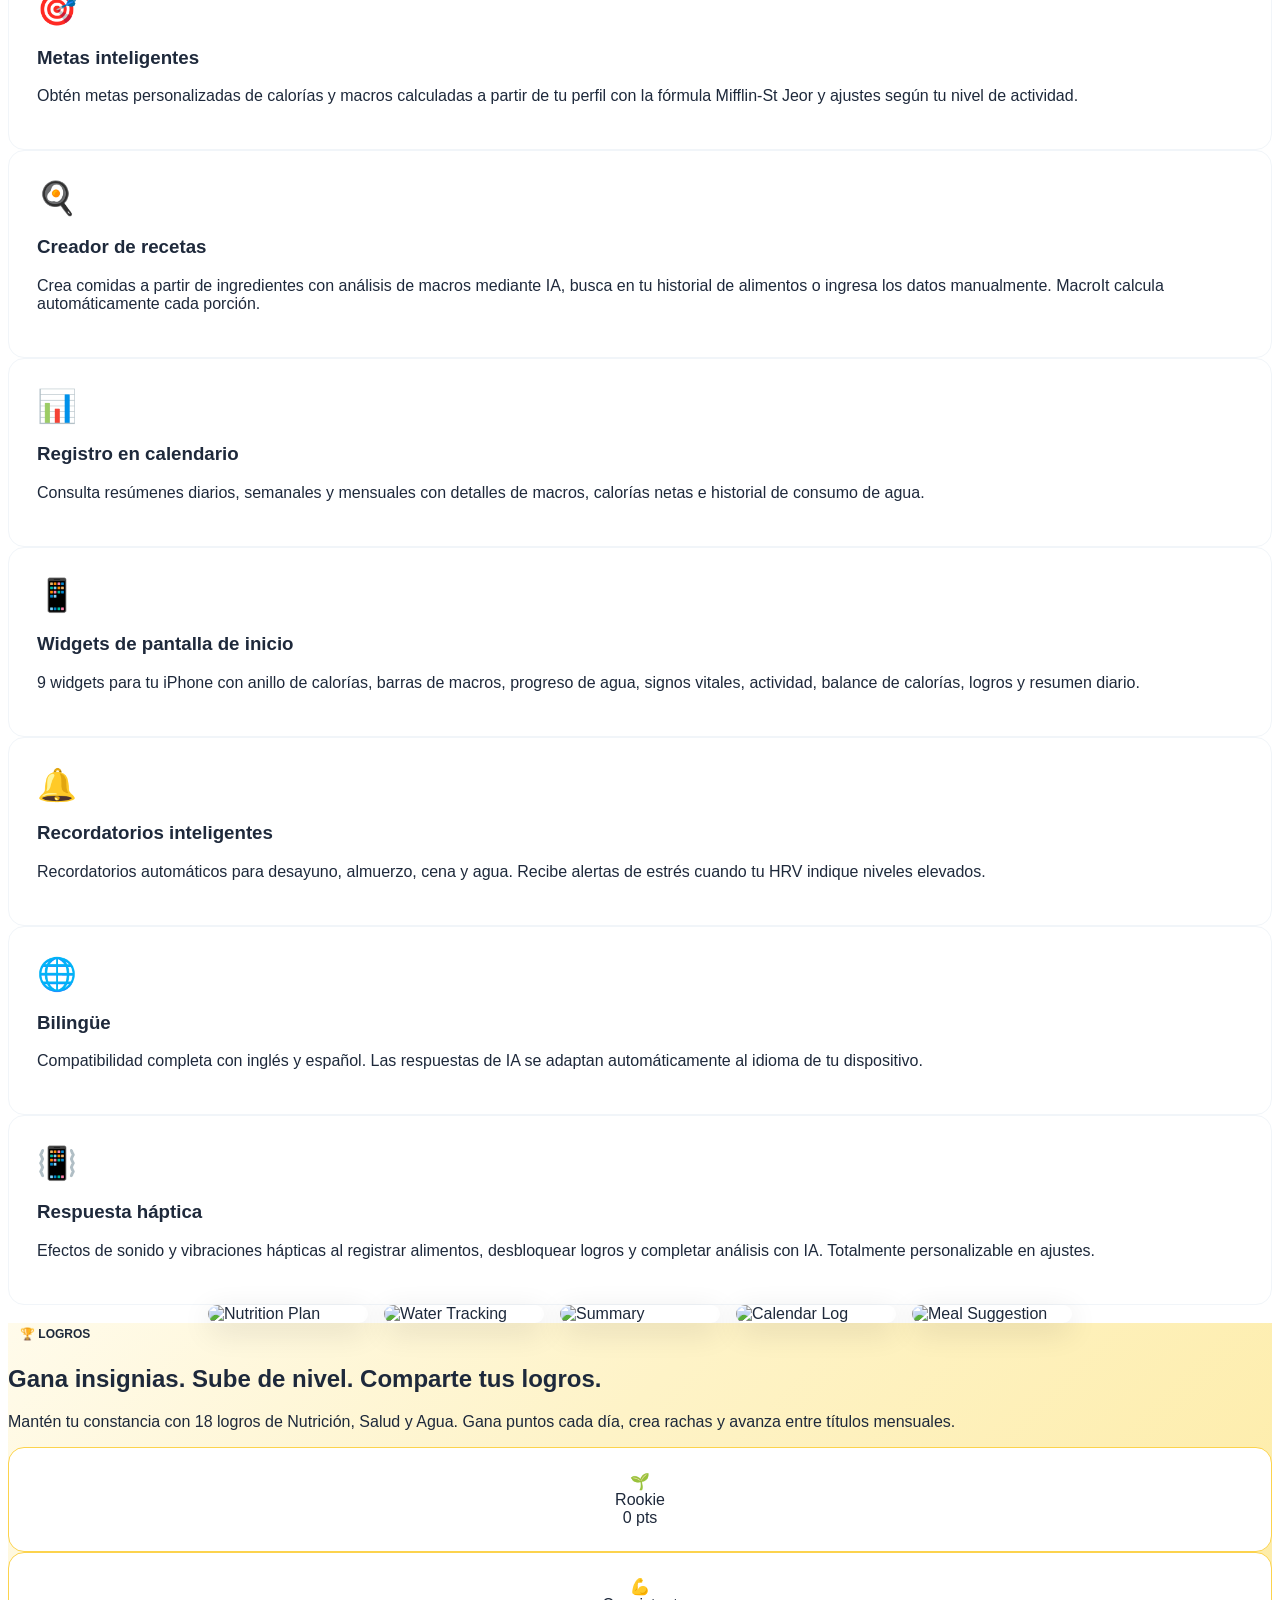
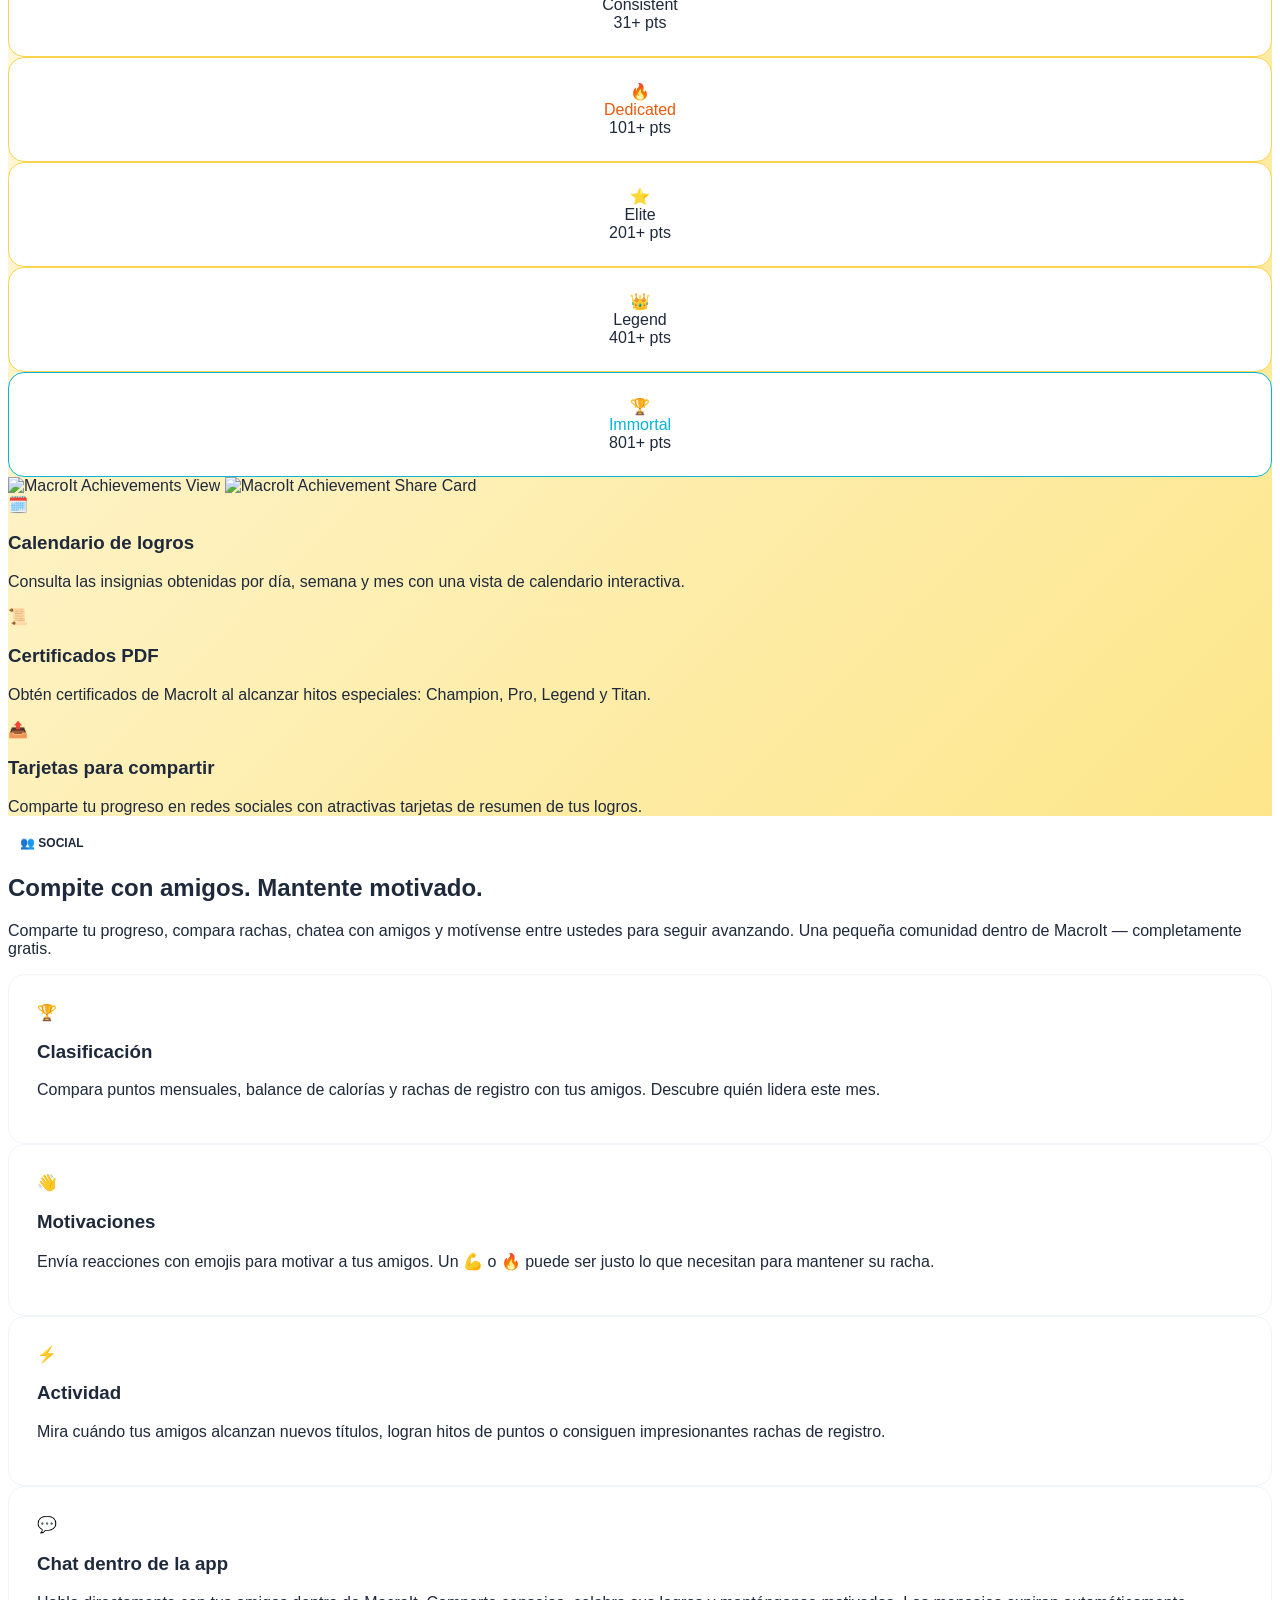
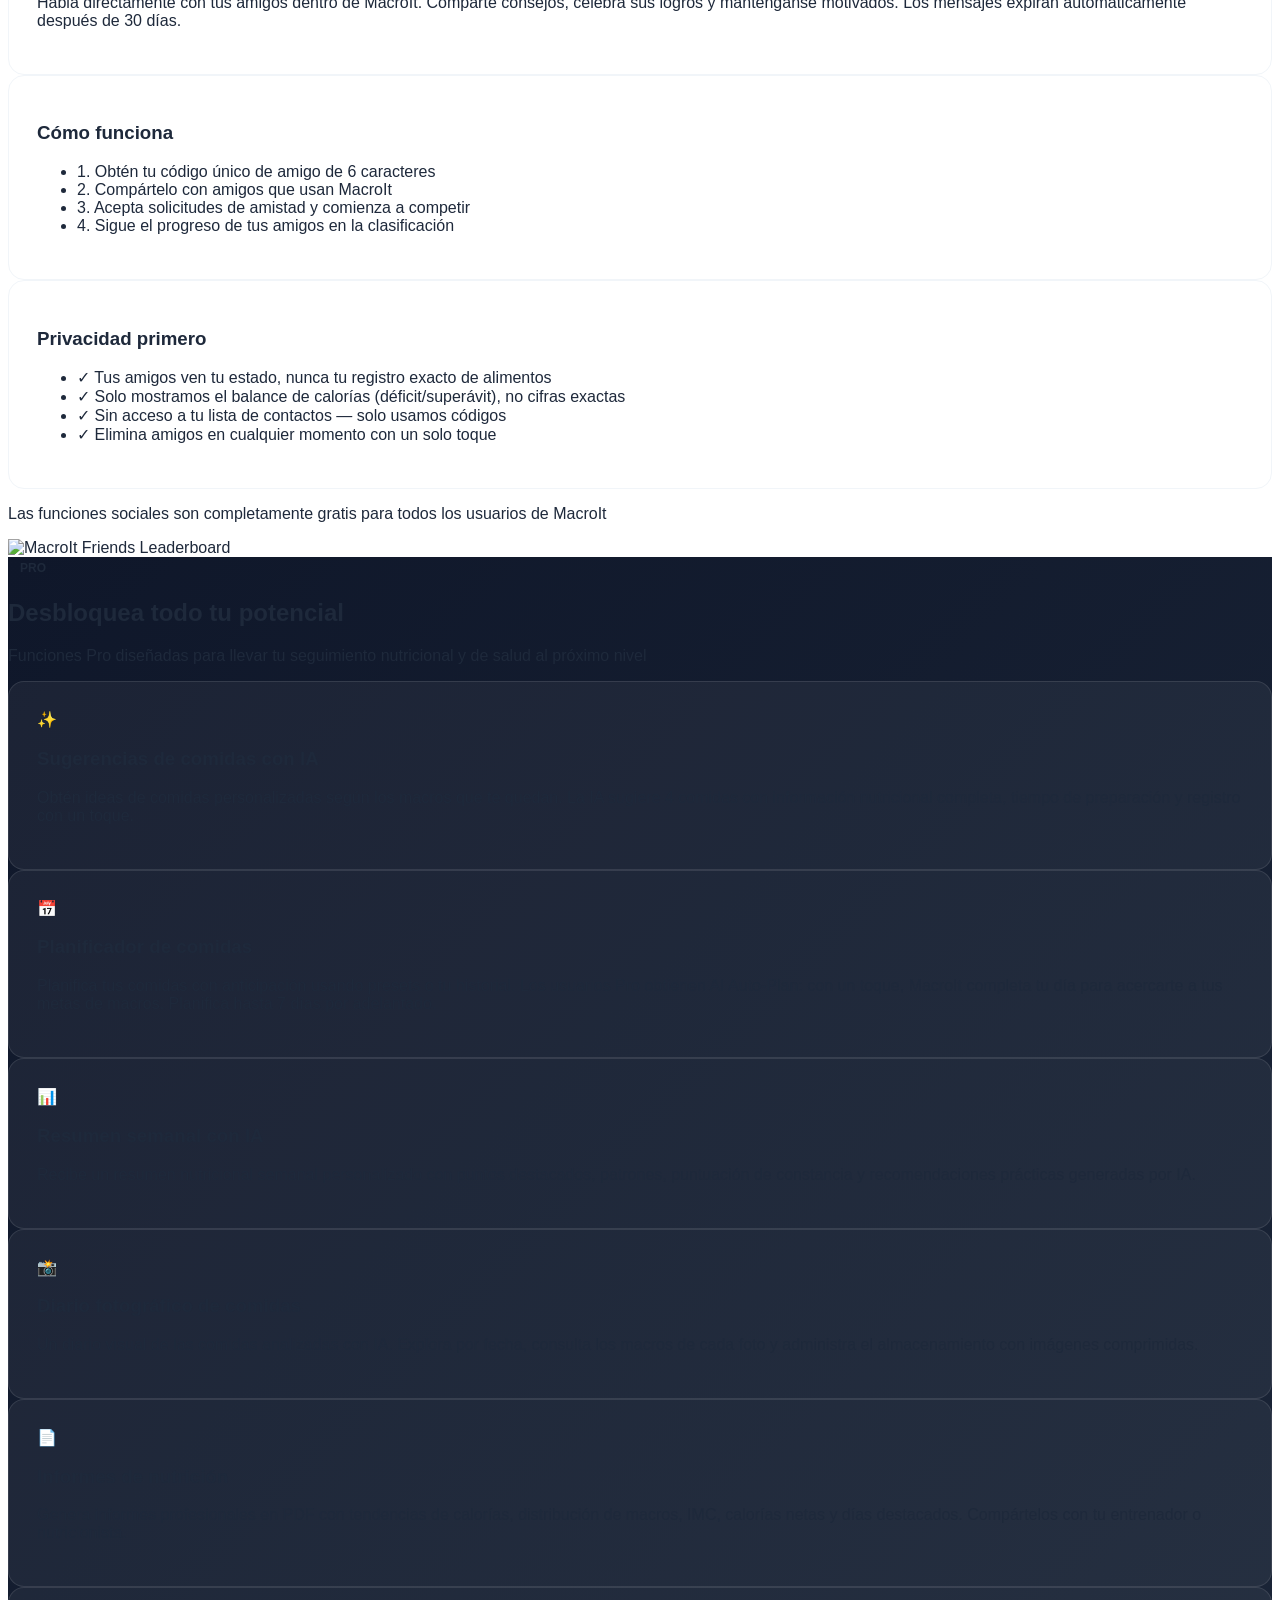
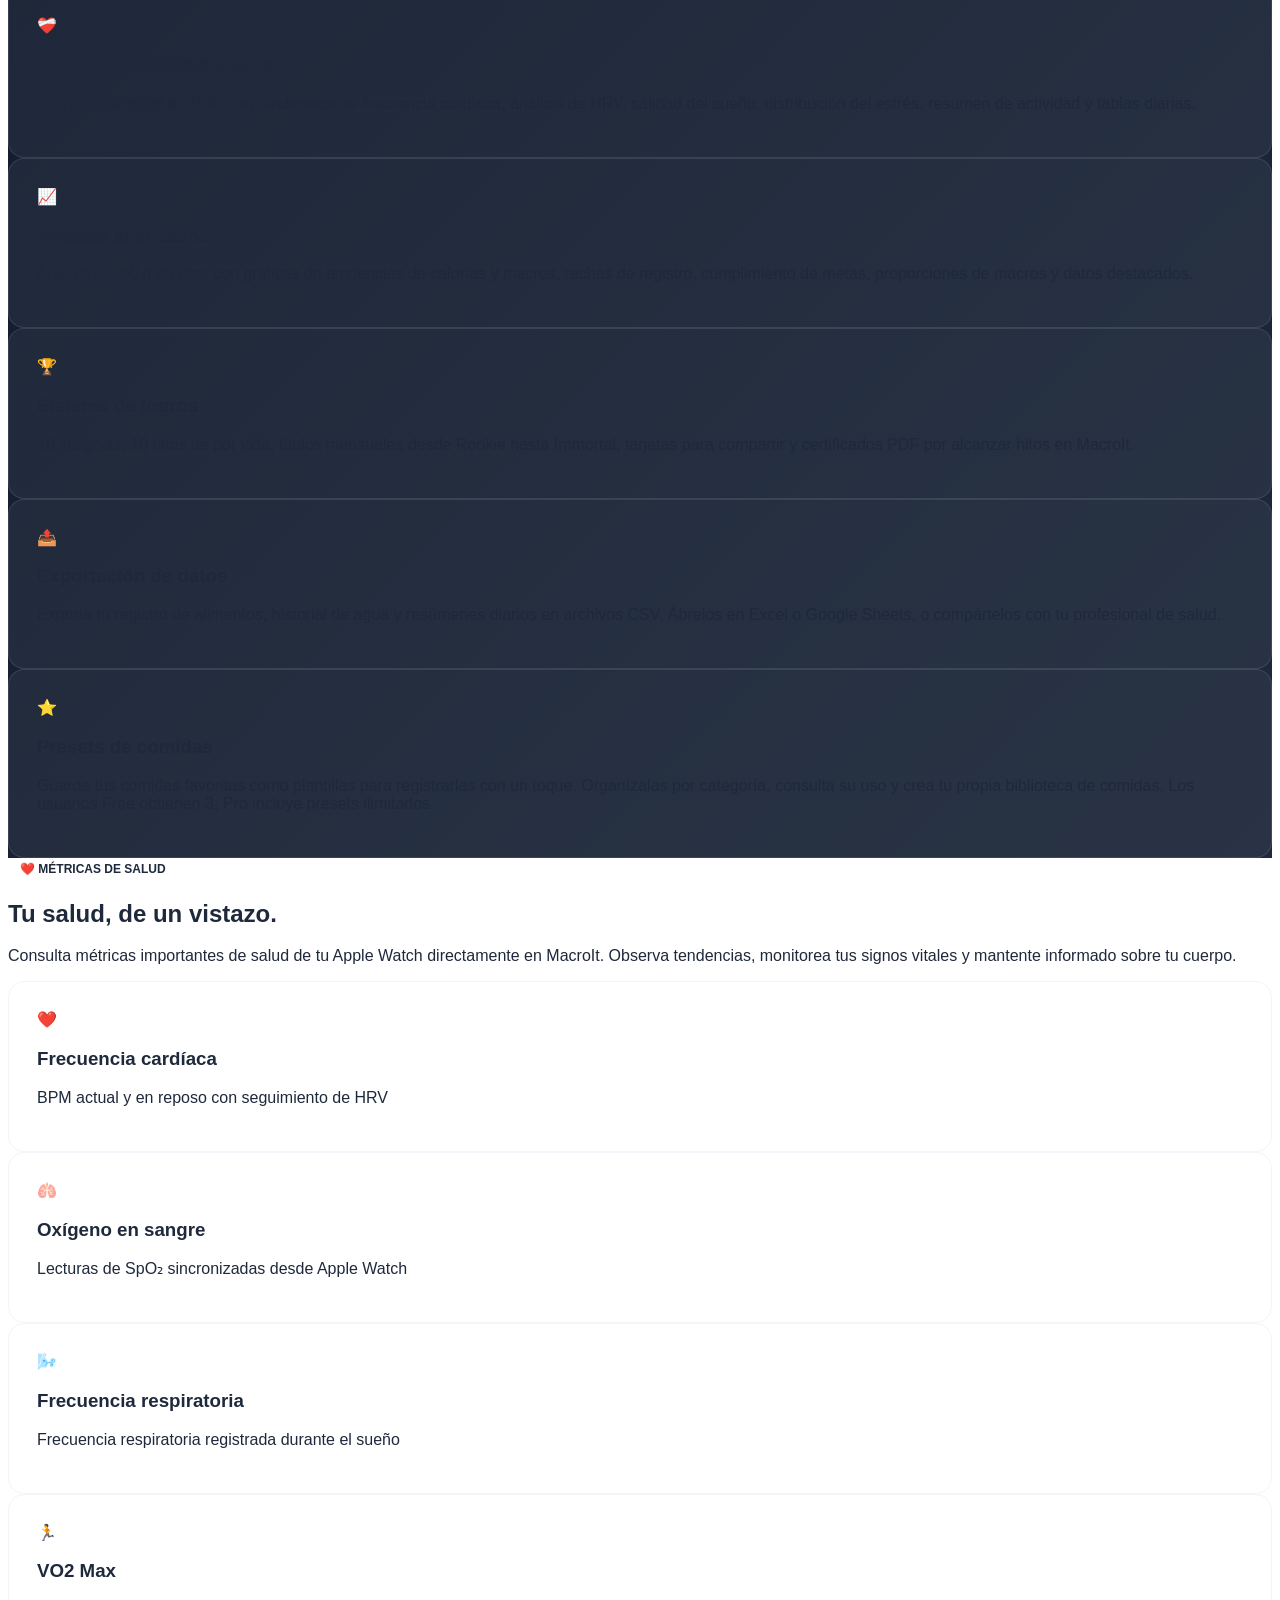
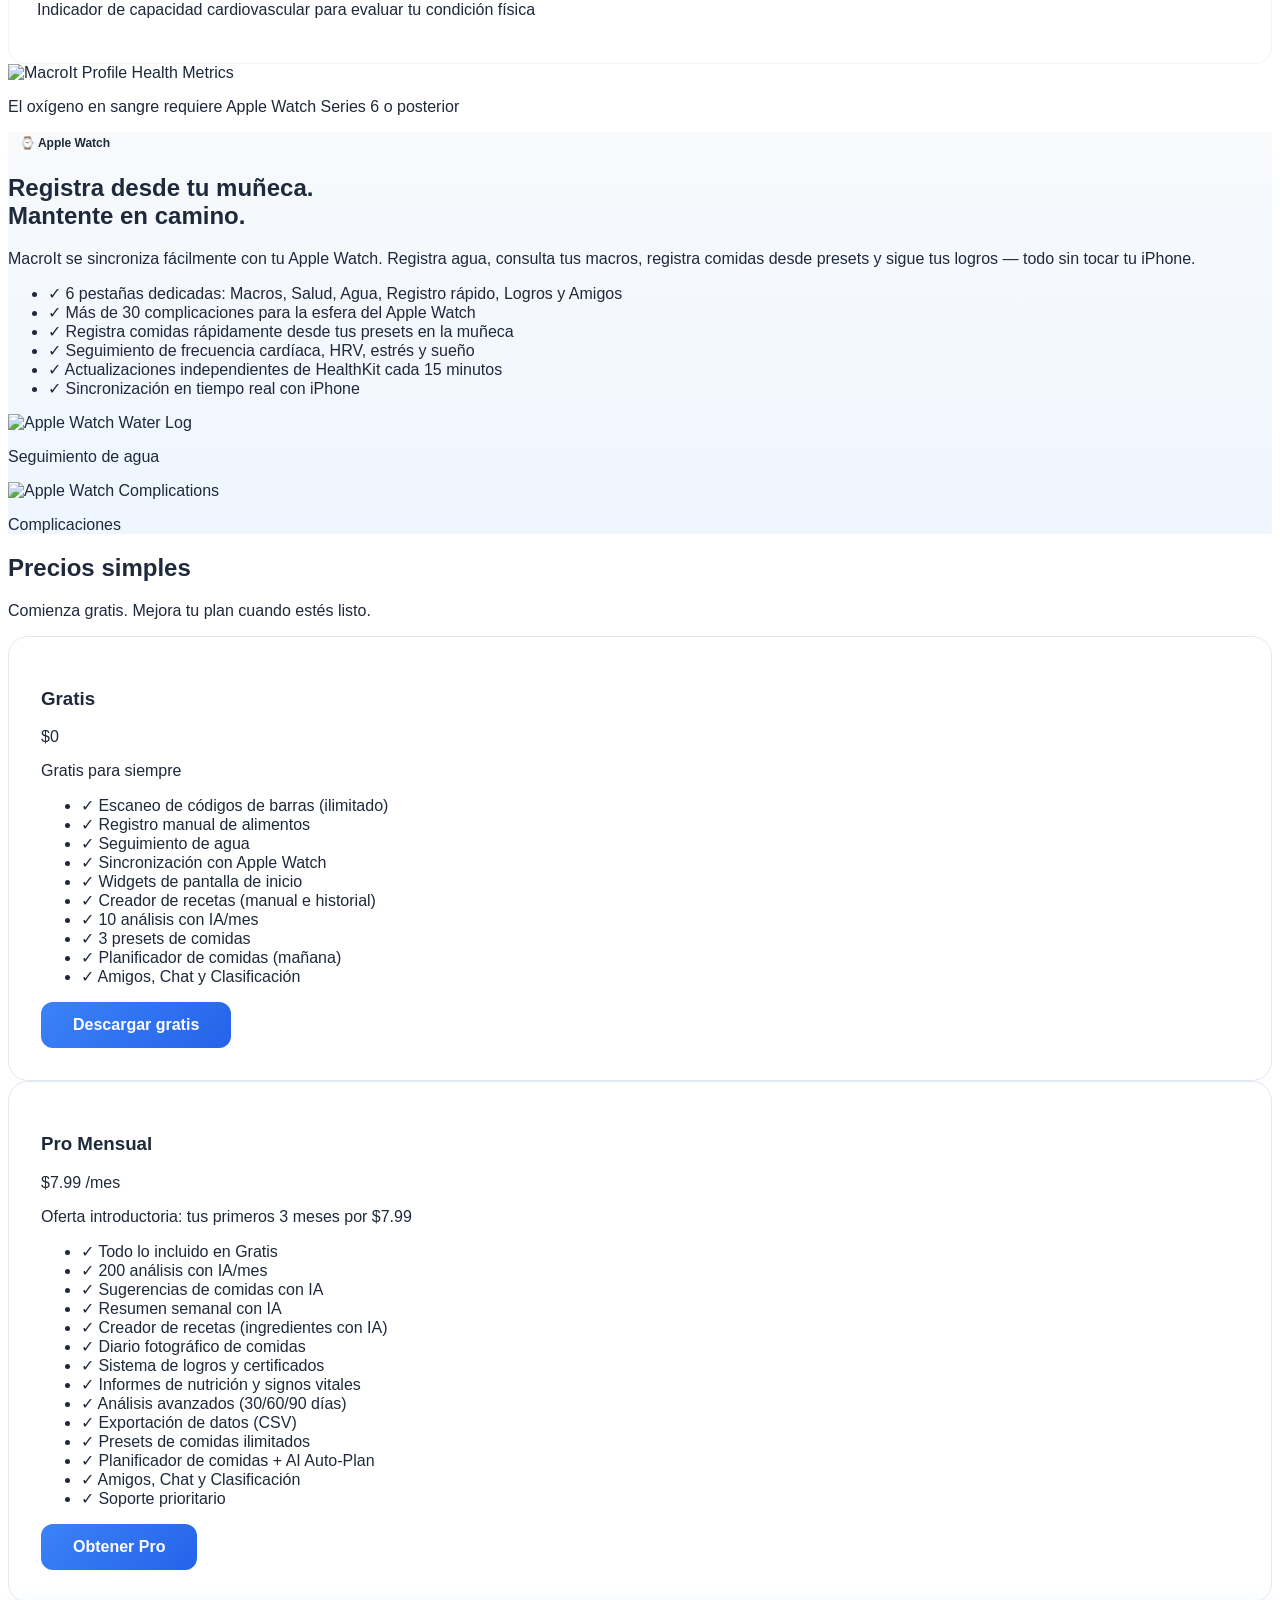
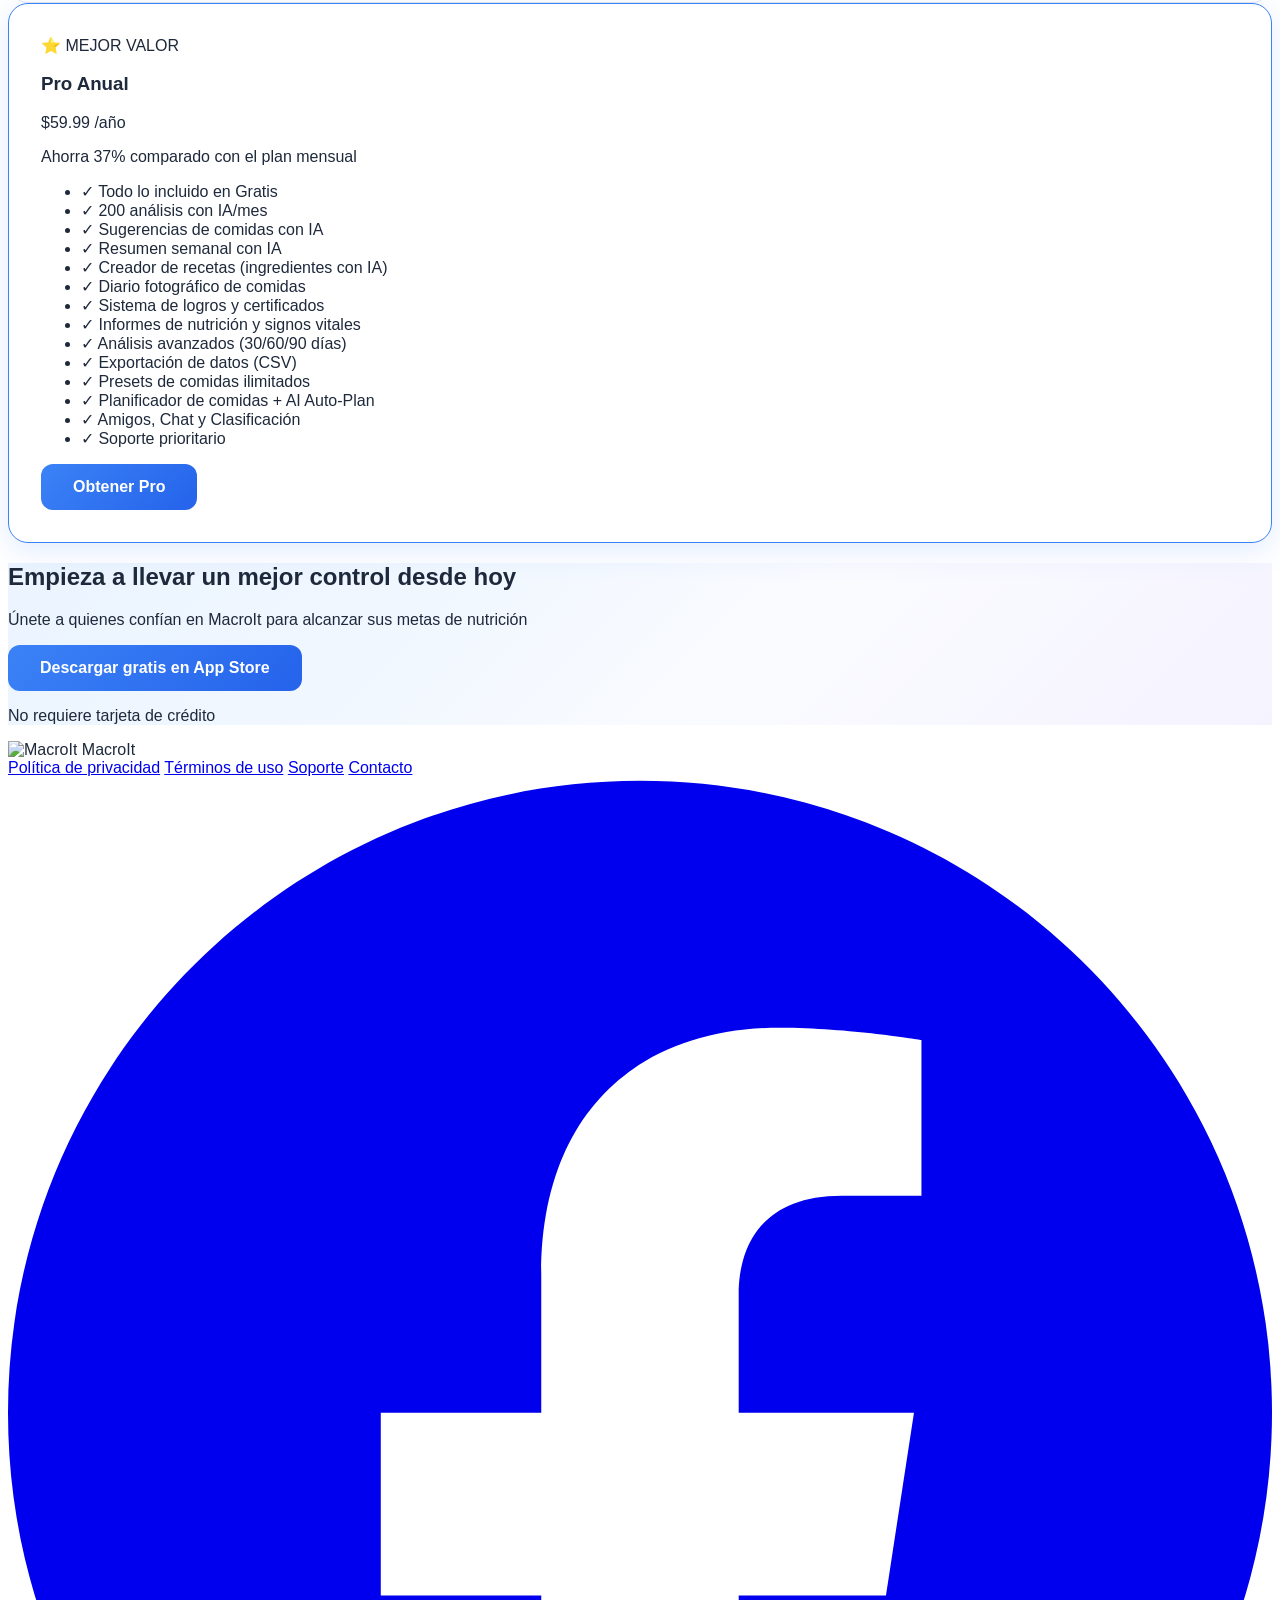
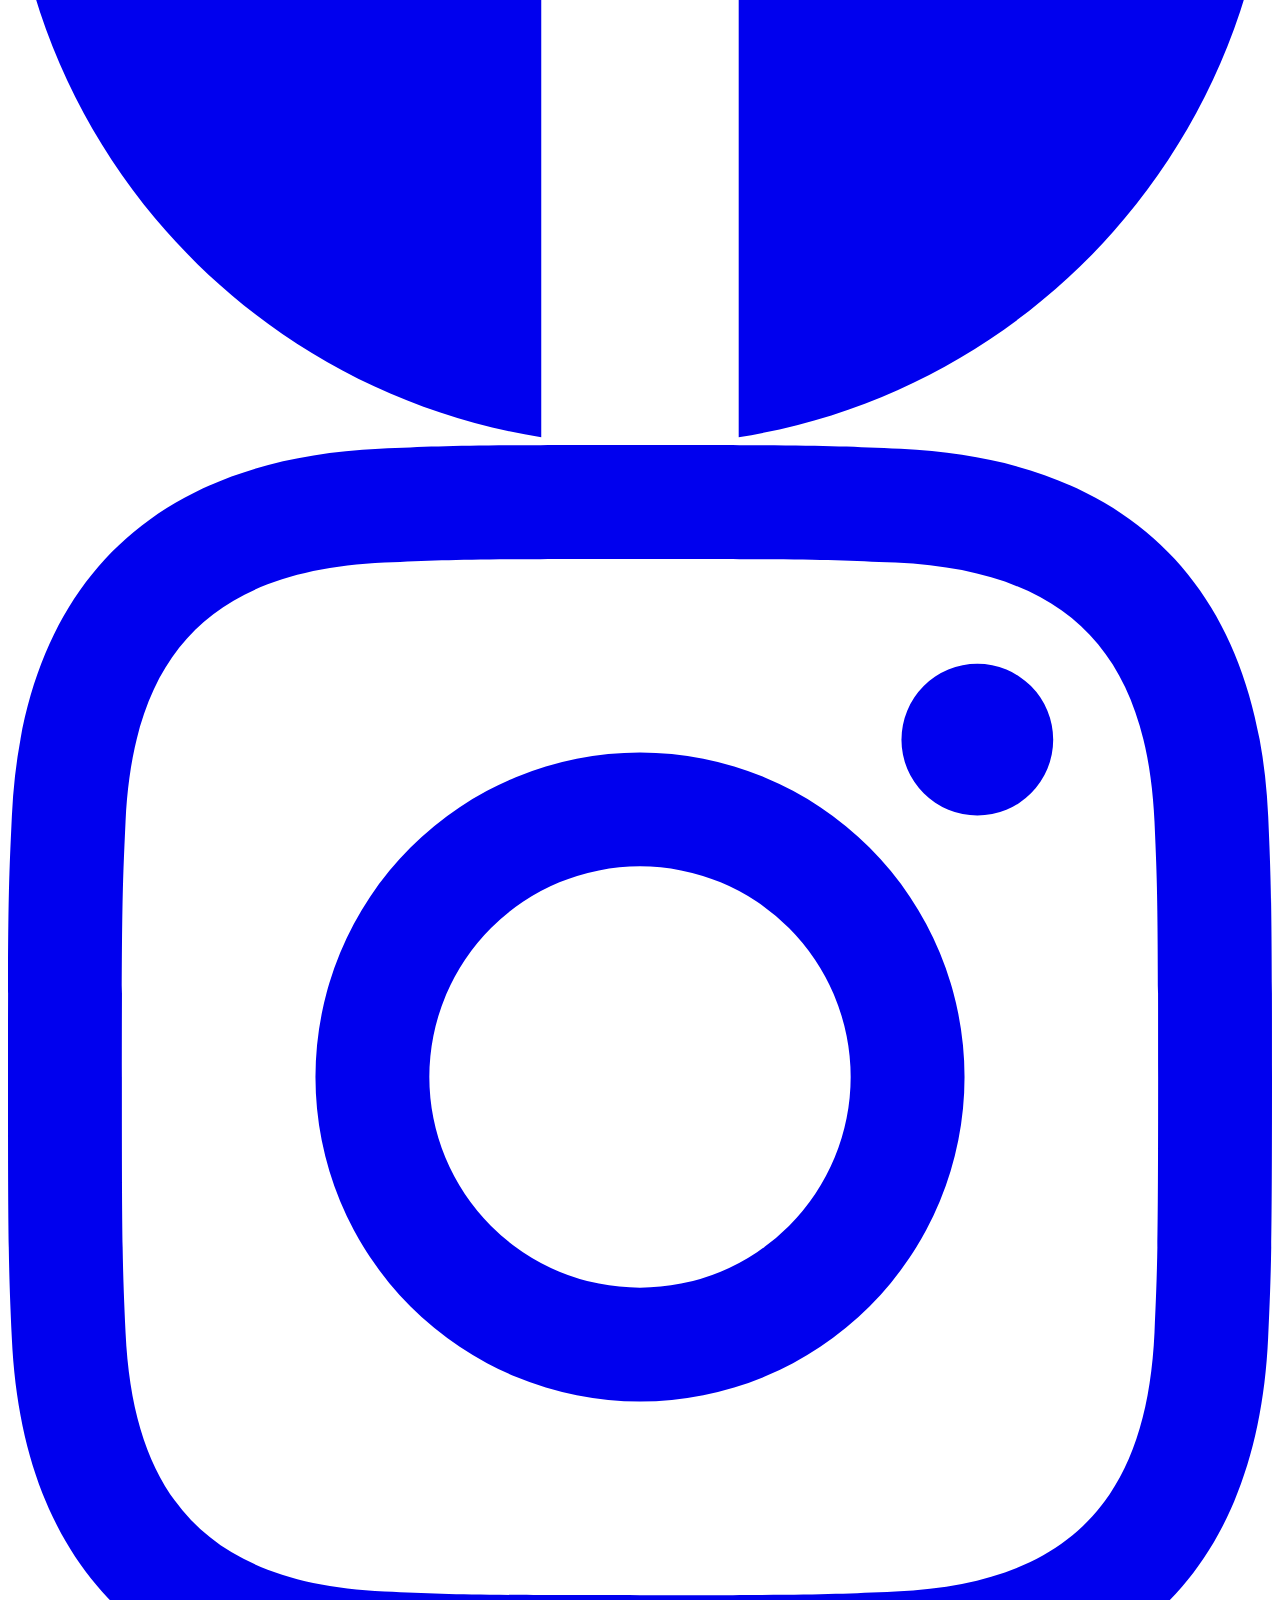
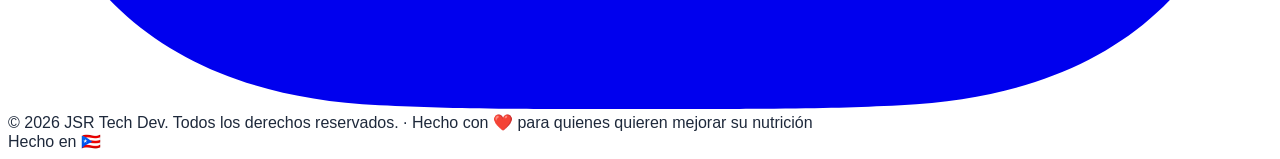
==== commit 879492db: "Simplify mobile language selector v2" ====
--- a/index.html
+++ b/index.html
@@ -118,26 +118,26 @@
 
         <div class="flex items-center gap-3">
           <div
-            class="flex items-center shrink-0 gap-2 text-sm"
+            class="language-selector flex items-center shrink-0 text-sm"
             aria-label="Language selector"
           >
-            <span class="text-base" aria-hidden="true">🌐</span>
+            <span class="mr-1 text-base" aria-hidden="true">🌐</span>
 
             <button
               type="button"
               data-language="es"
-              class="px-1 py-1 text-gray-500 hover:text-blue-600 transition whitespace-nowrap"
+              class="language-button px-1 py-1 text-gray-500 transition"
               aria-pressed="false"
             >
               ES
             </button>
 
-            <span class="text-gray-300">|</span>
+            <span class="px-0.5 text-gray-300">|</span>
 
             <button
               type="button"
               data-language="en"
-              class="px-1 py-1 text-gray-500 hover:text-blue-600 transition whitespace-nowrap"
+              class="language-button px-1 py-1 text-gray-500 transition"
               aria-pressed="false"
             >
               EN
--- a/assets/css/styles.css
+++ b/assets/css/styles.css
@@ -203,3 +203,23 @@
 .achievement-card-immortal {
   border-color: #06b6d4;
 }
+
+/* Language selector */
+.language-selector .language-button {
+  appearance: none;
+  -webkit-appearance: none;
+  background: transparent !important;
+  border: 0 !important;
+  border-radius: 0 !important;
+  box-shadow: none !important;
+  min-width: 0;
+  color: #6b7280;
+  font-weight: 500;
+}
+
+.language-selector .language-button[aria-pressed="true"] {
+  background: transparent !important;
+  color: #2563eb !important;
+  font-weight: 700 !important;
+  box-shadow: none !important;
+}
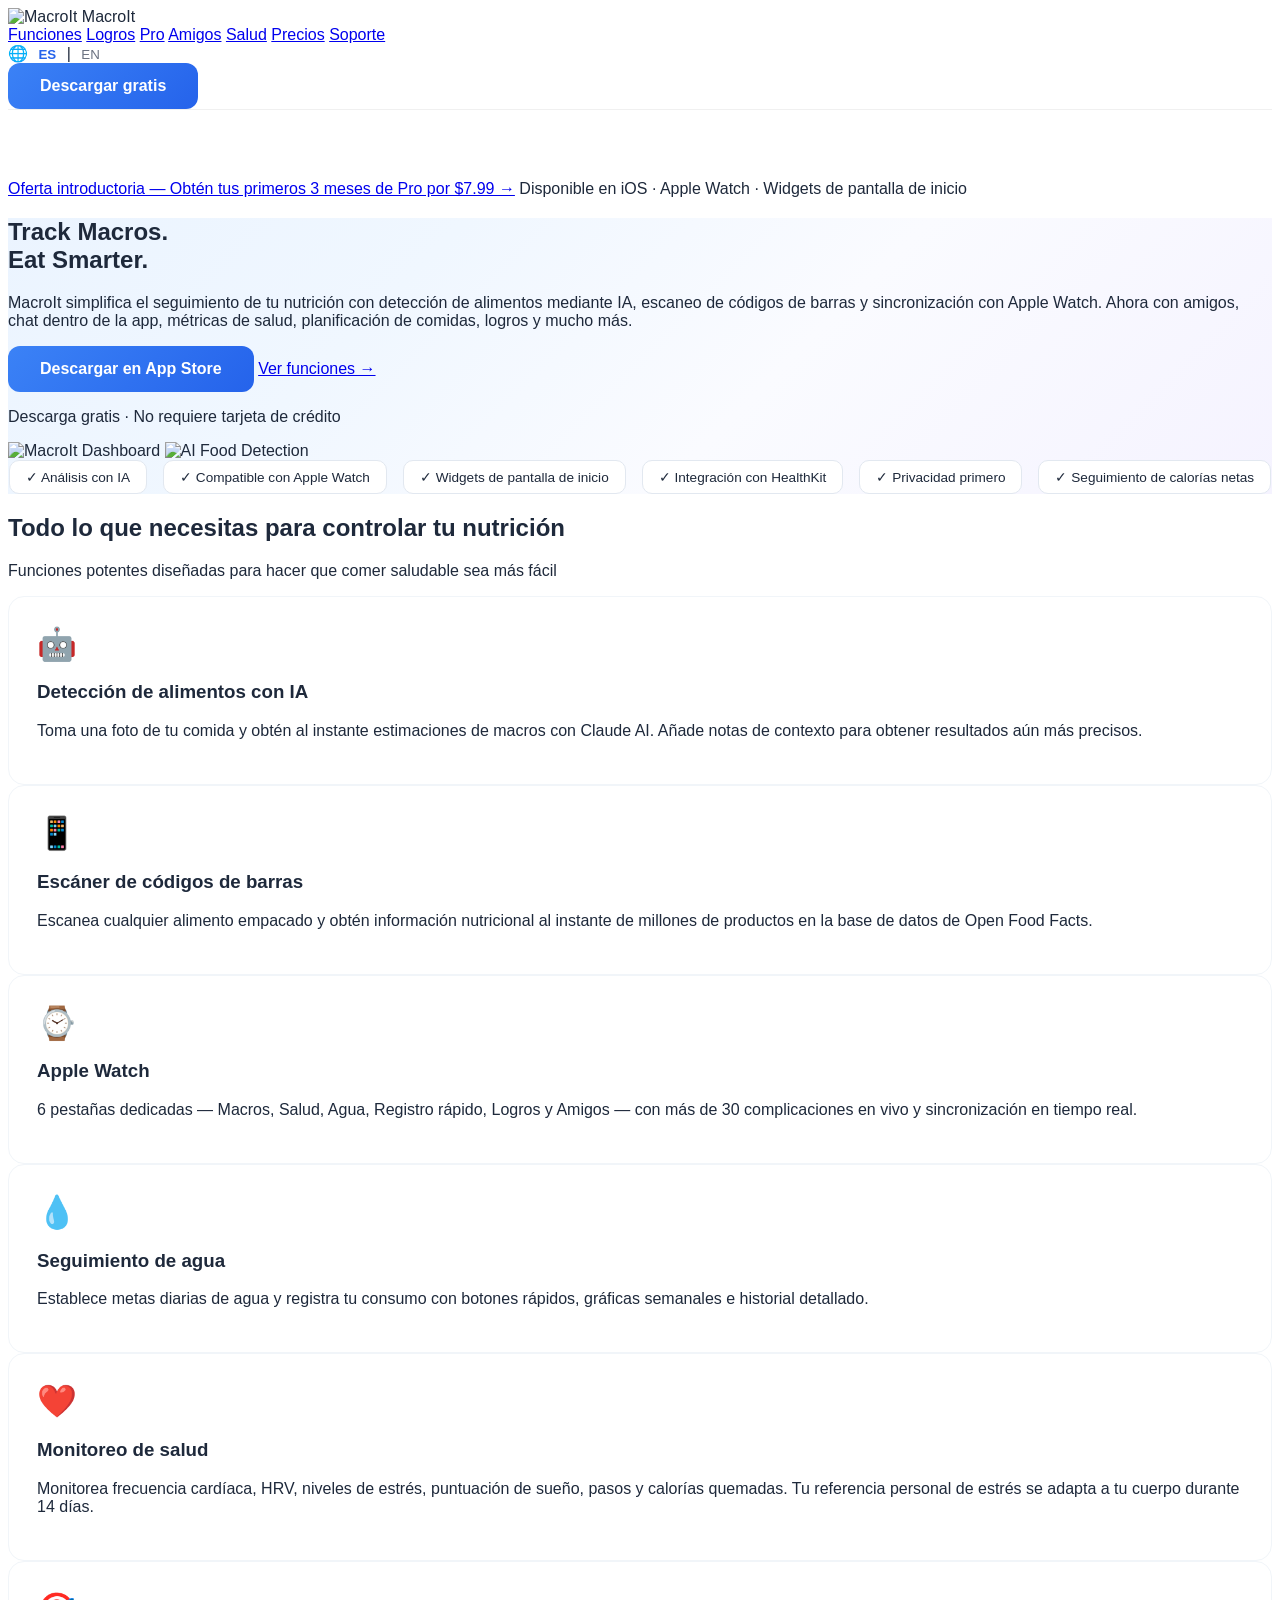
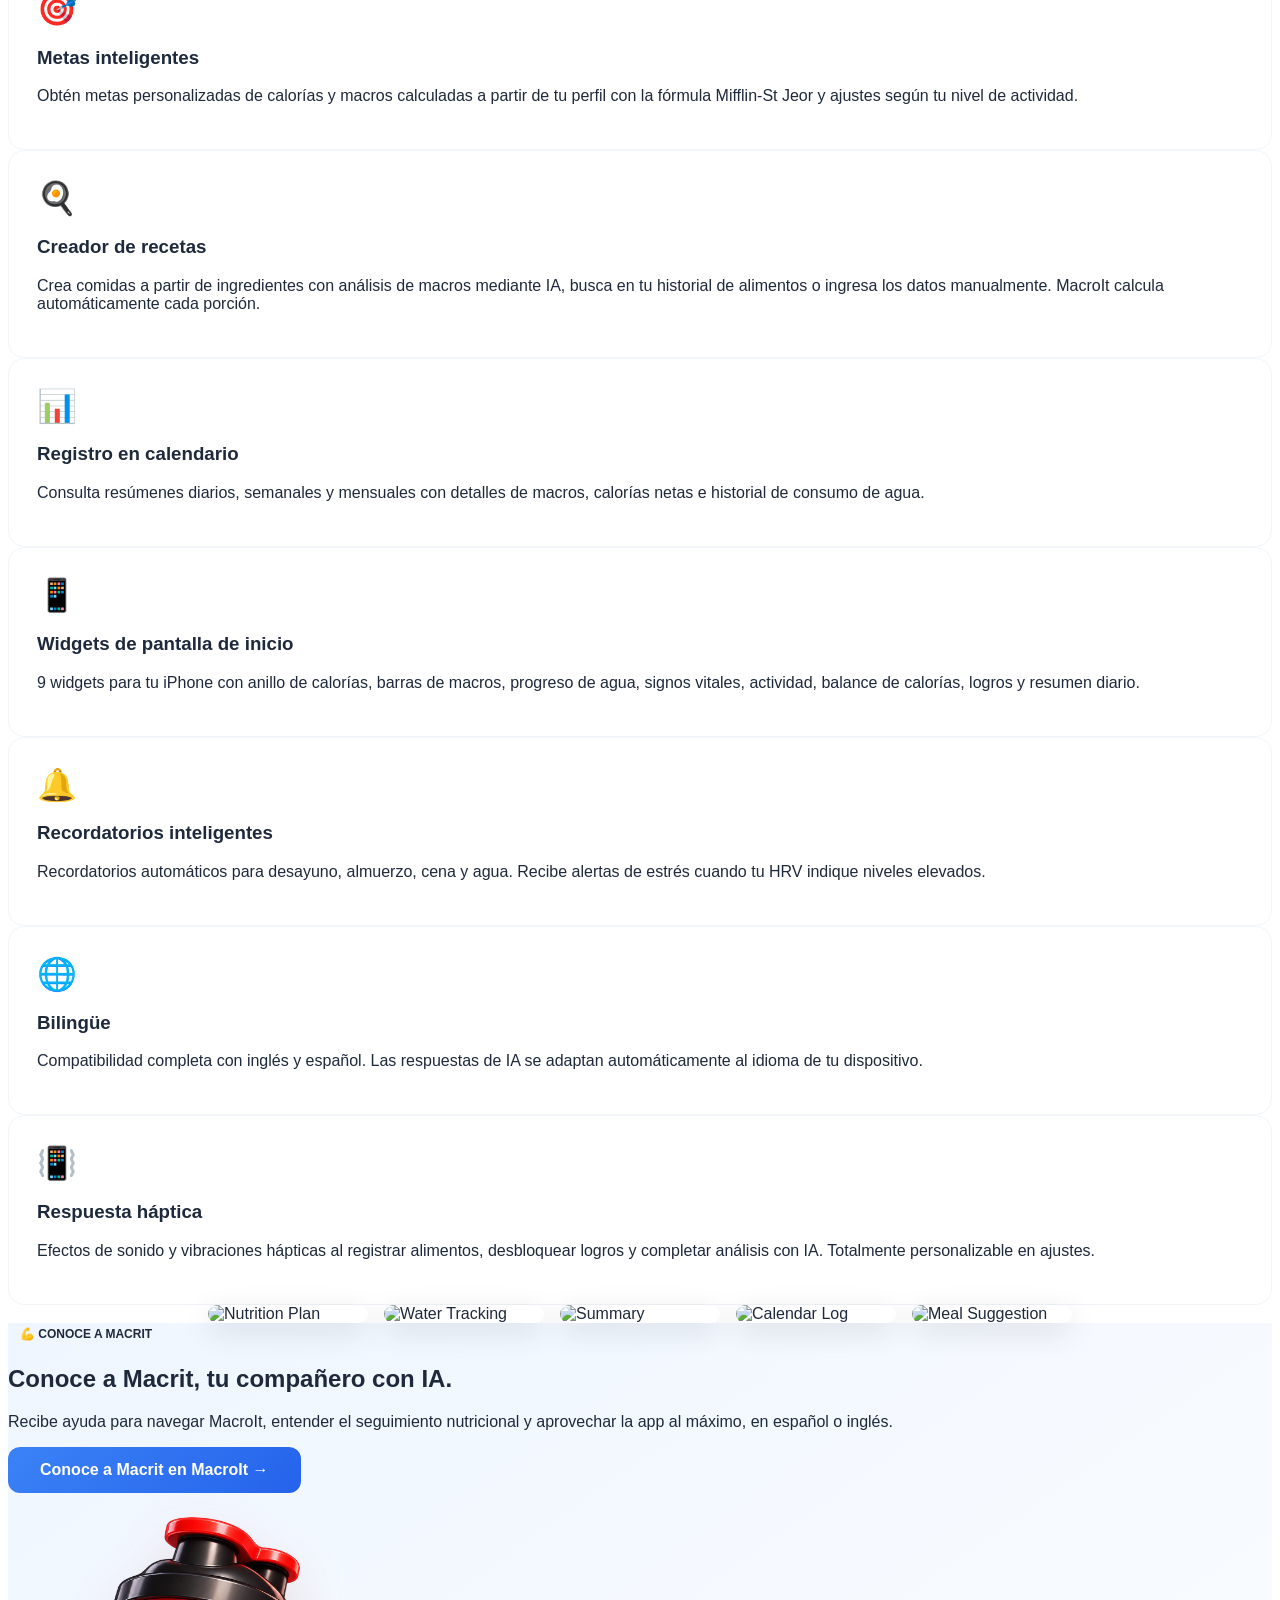
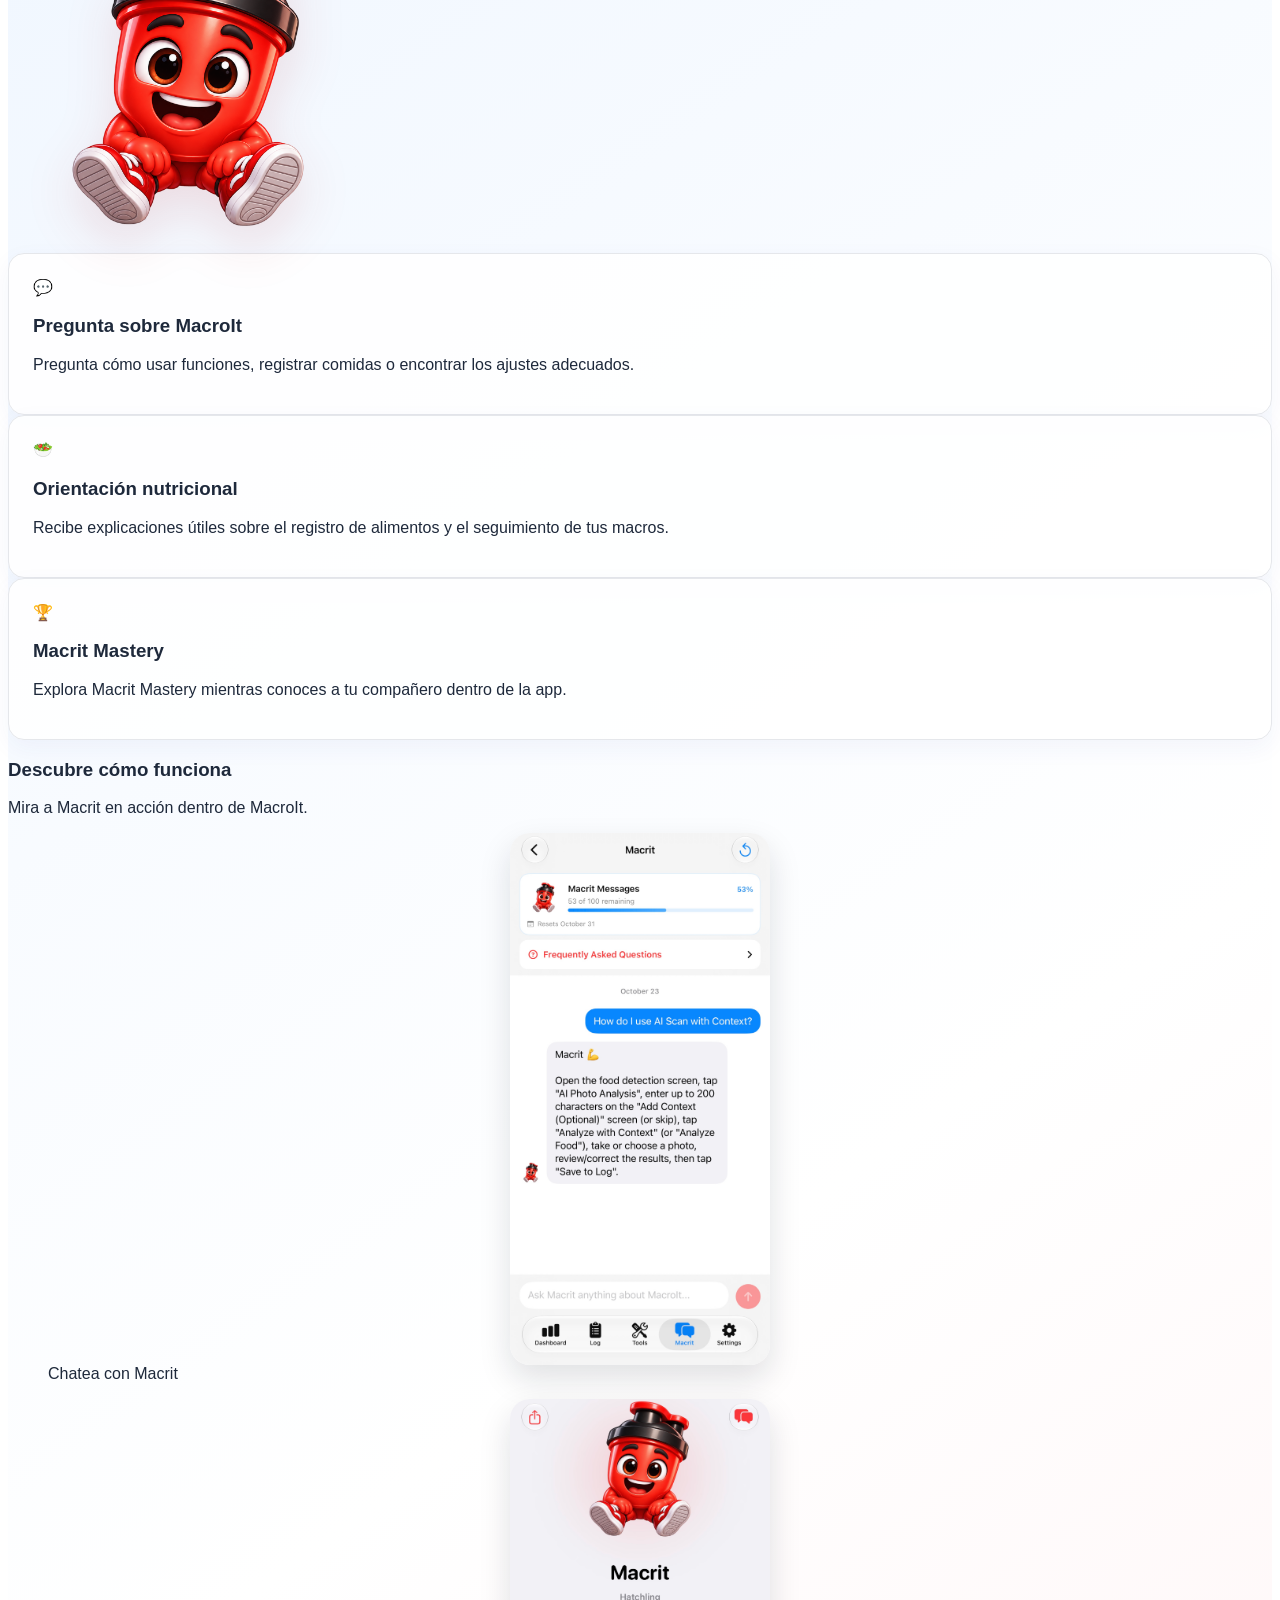
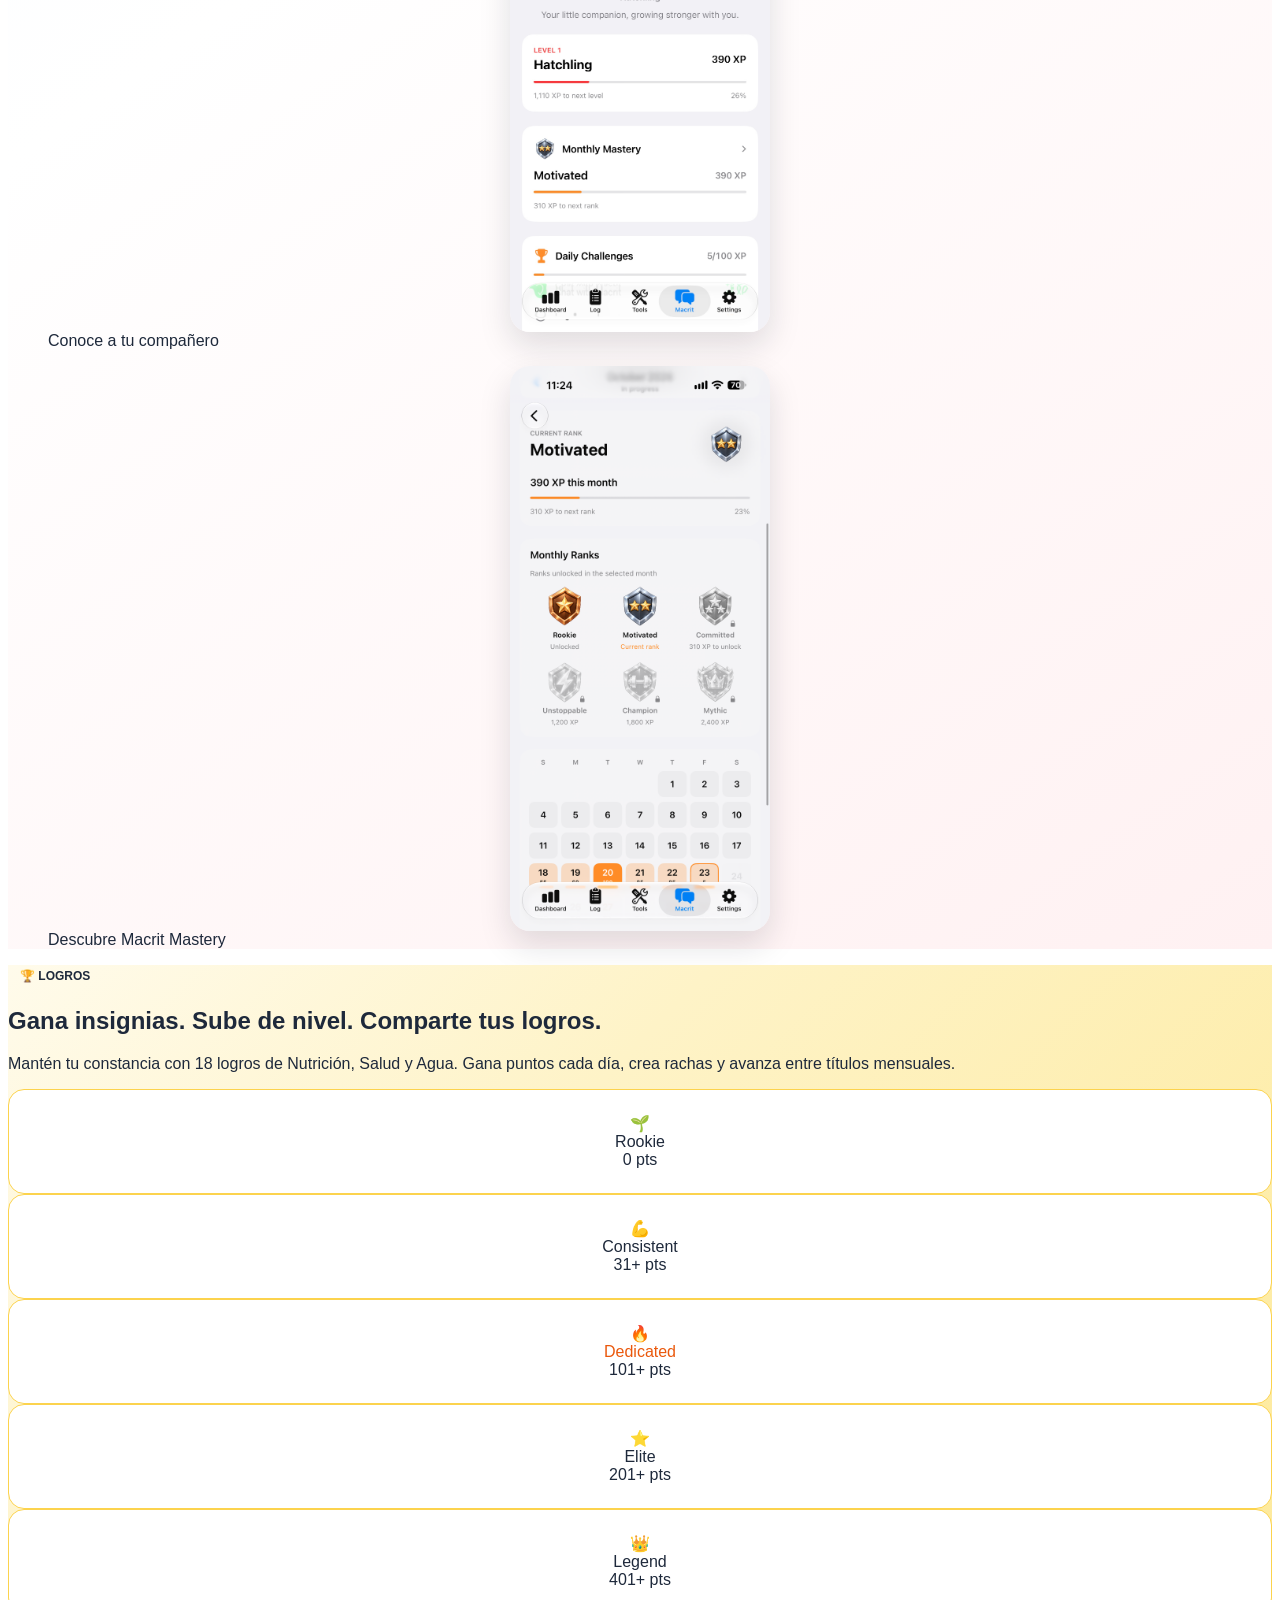
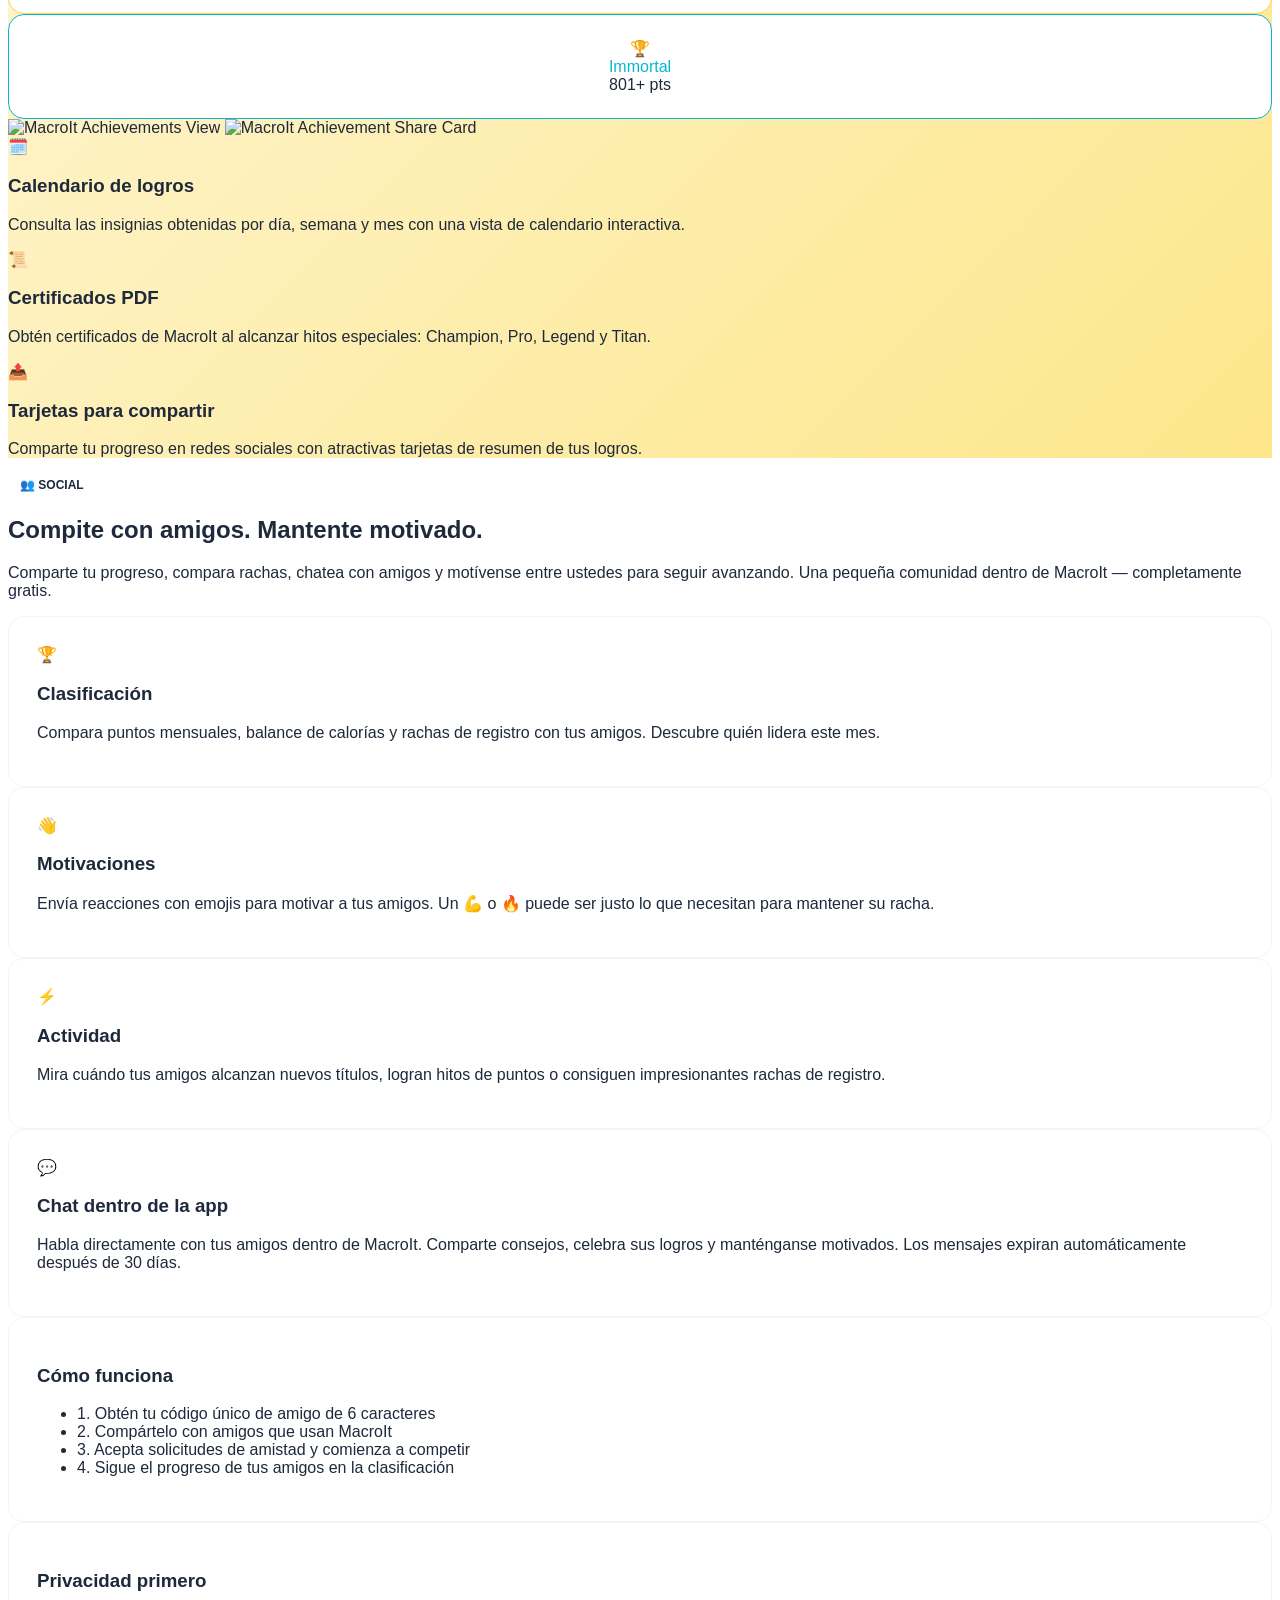
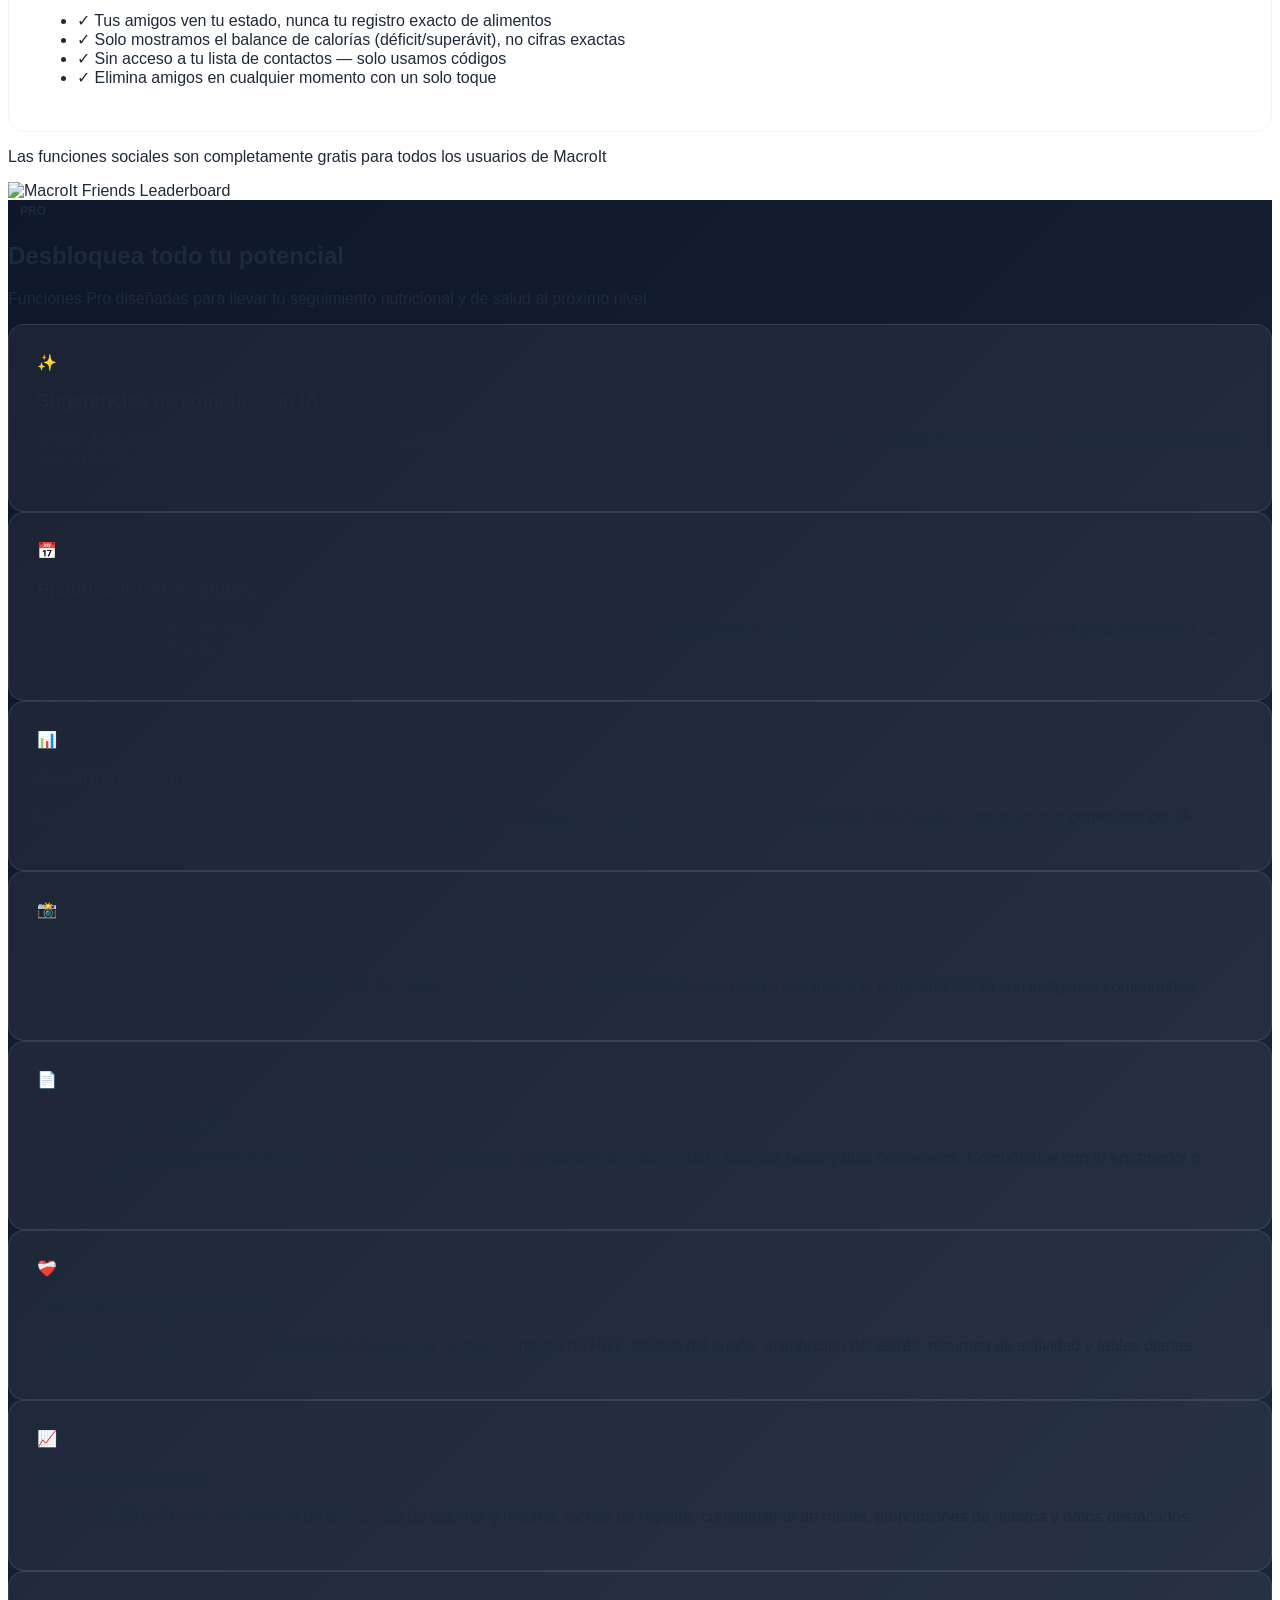
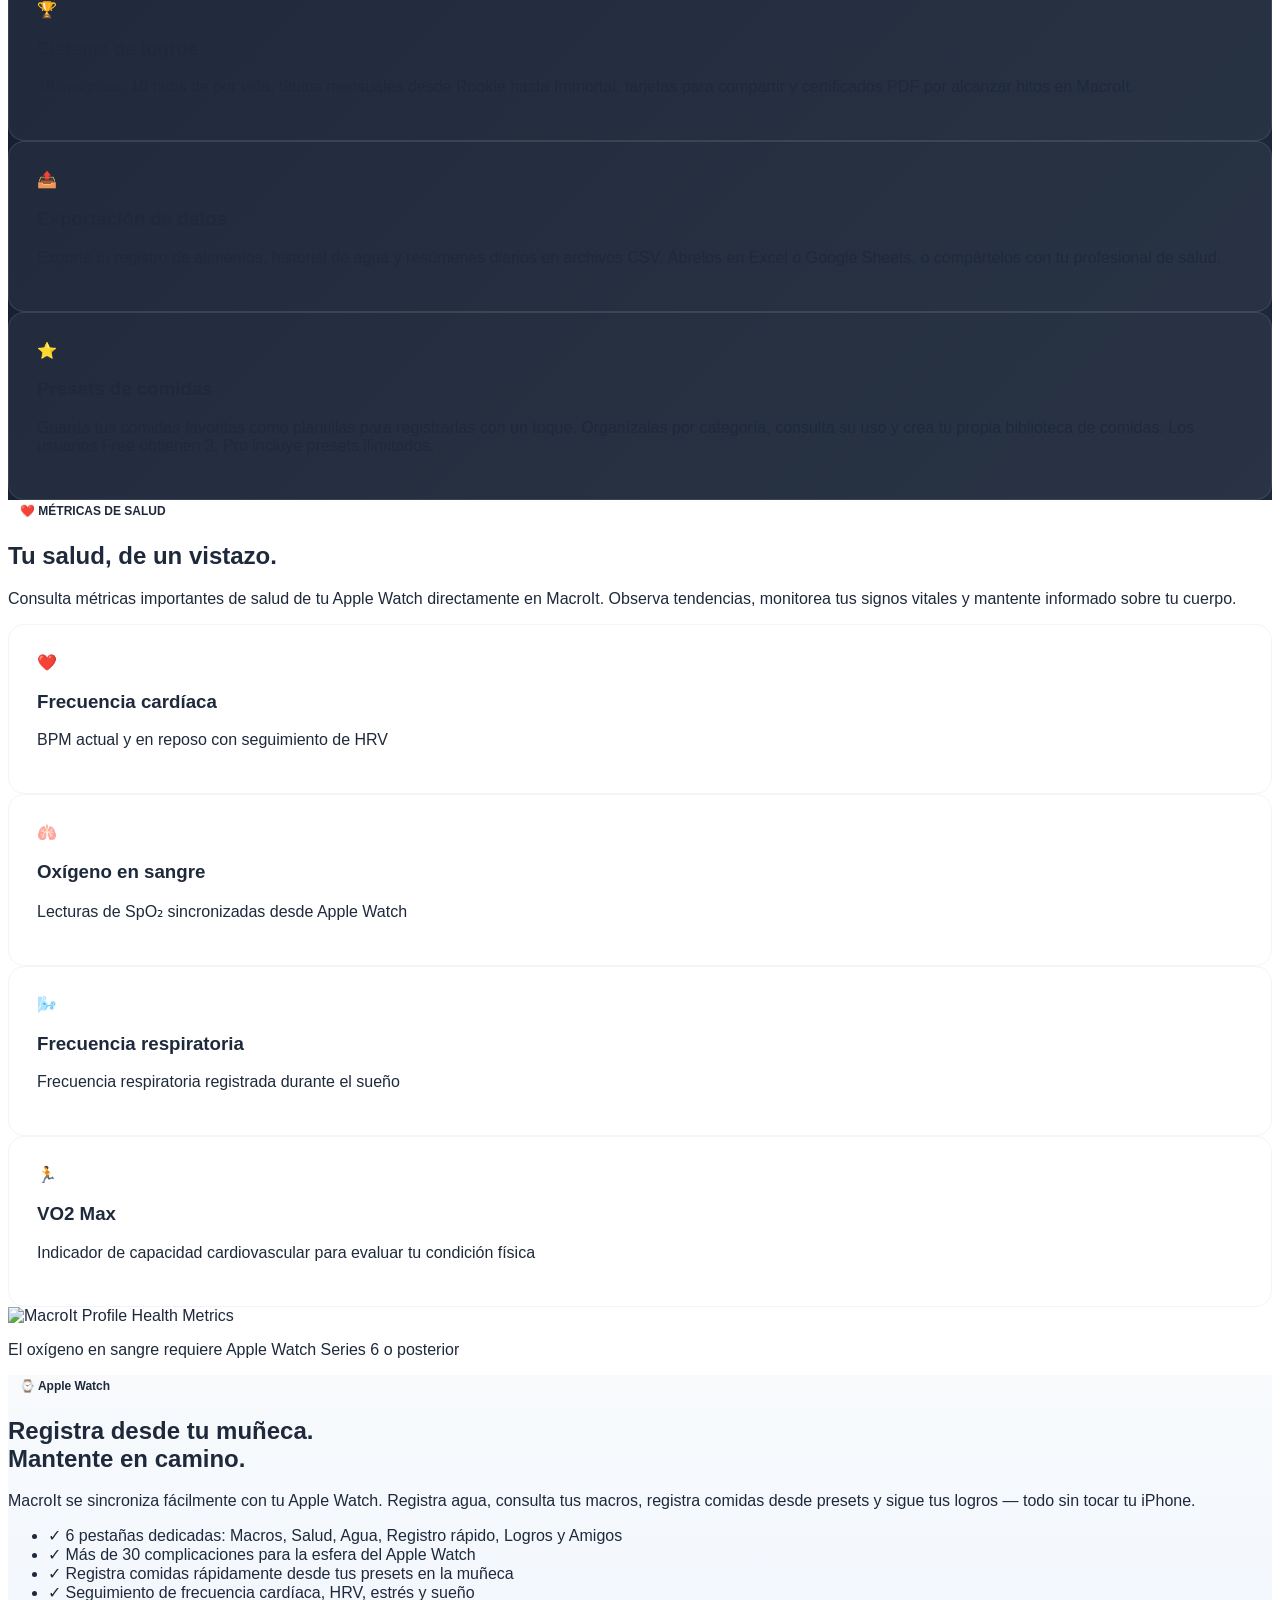
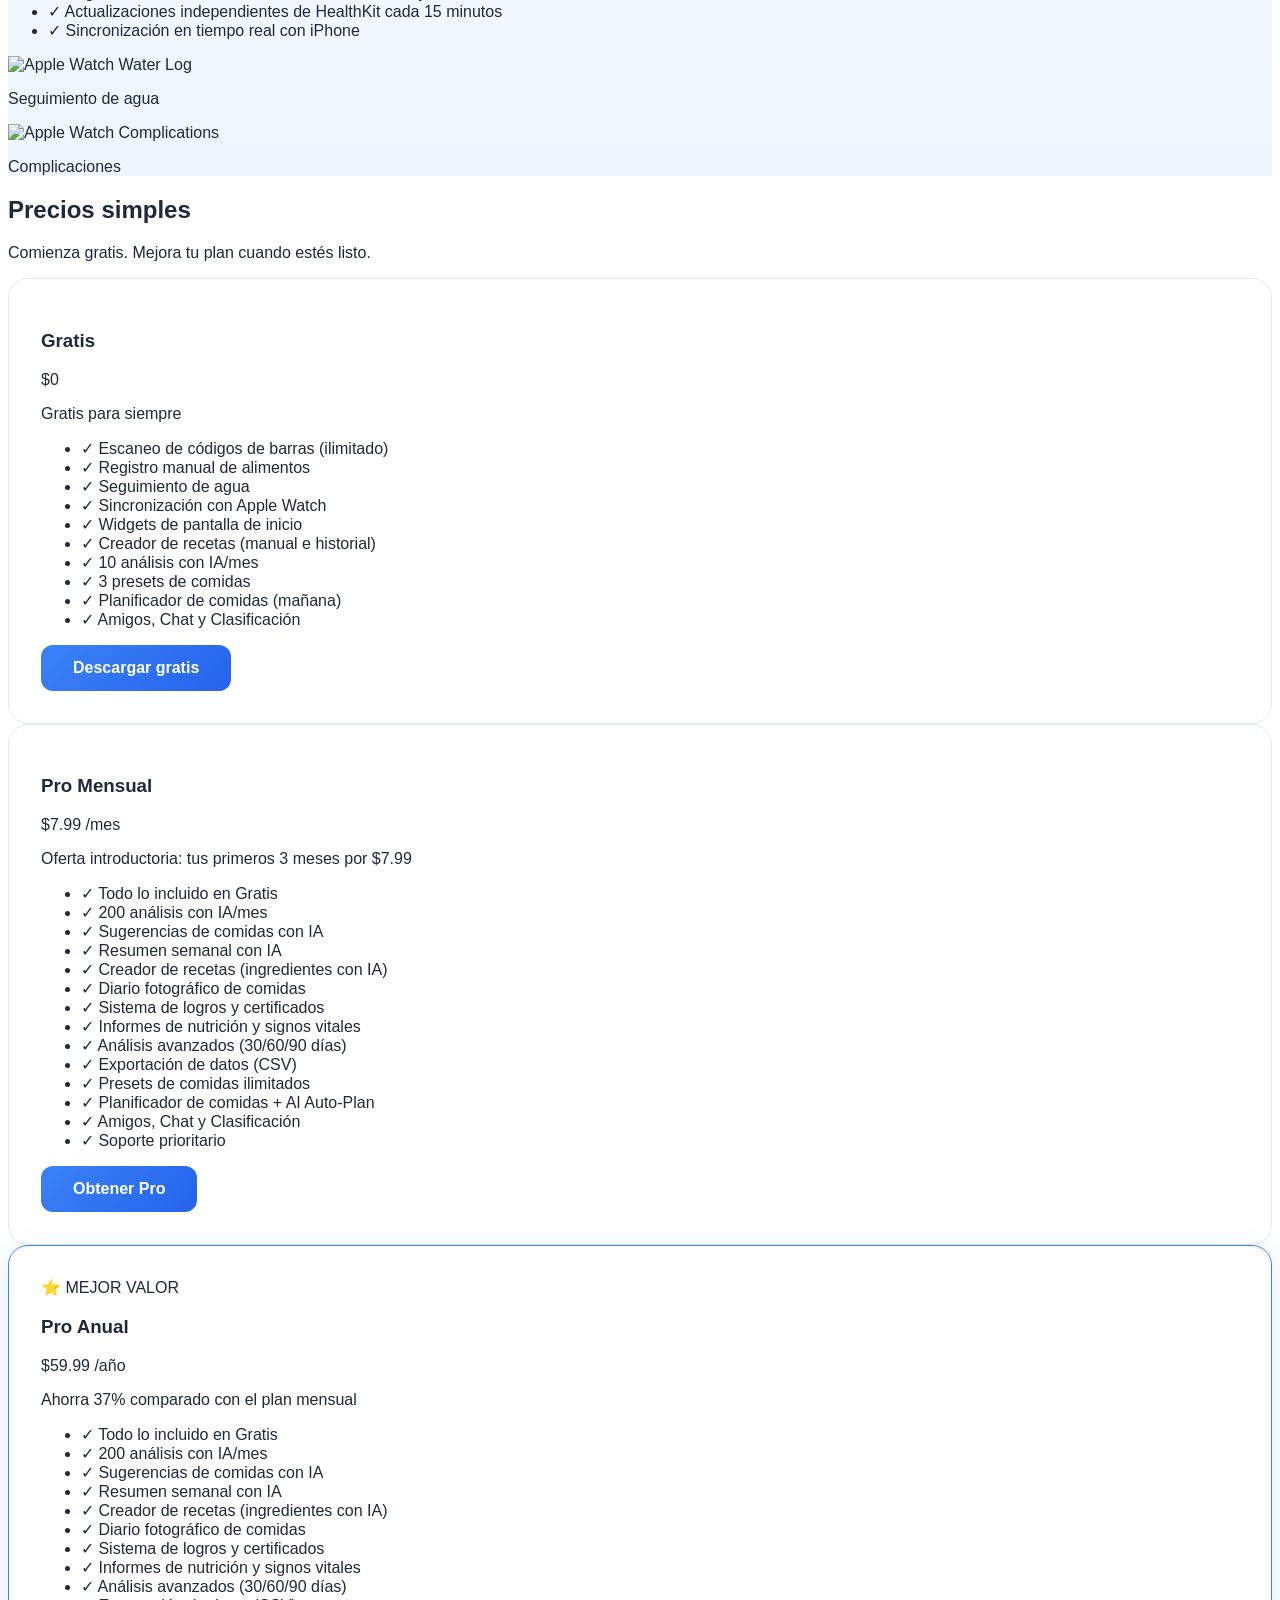
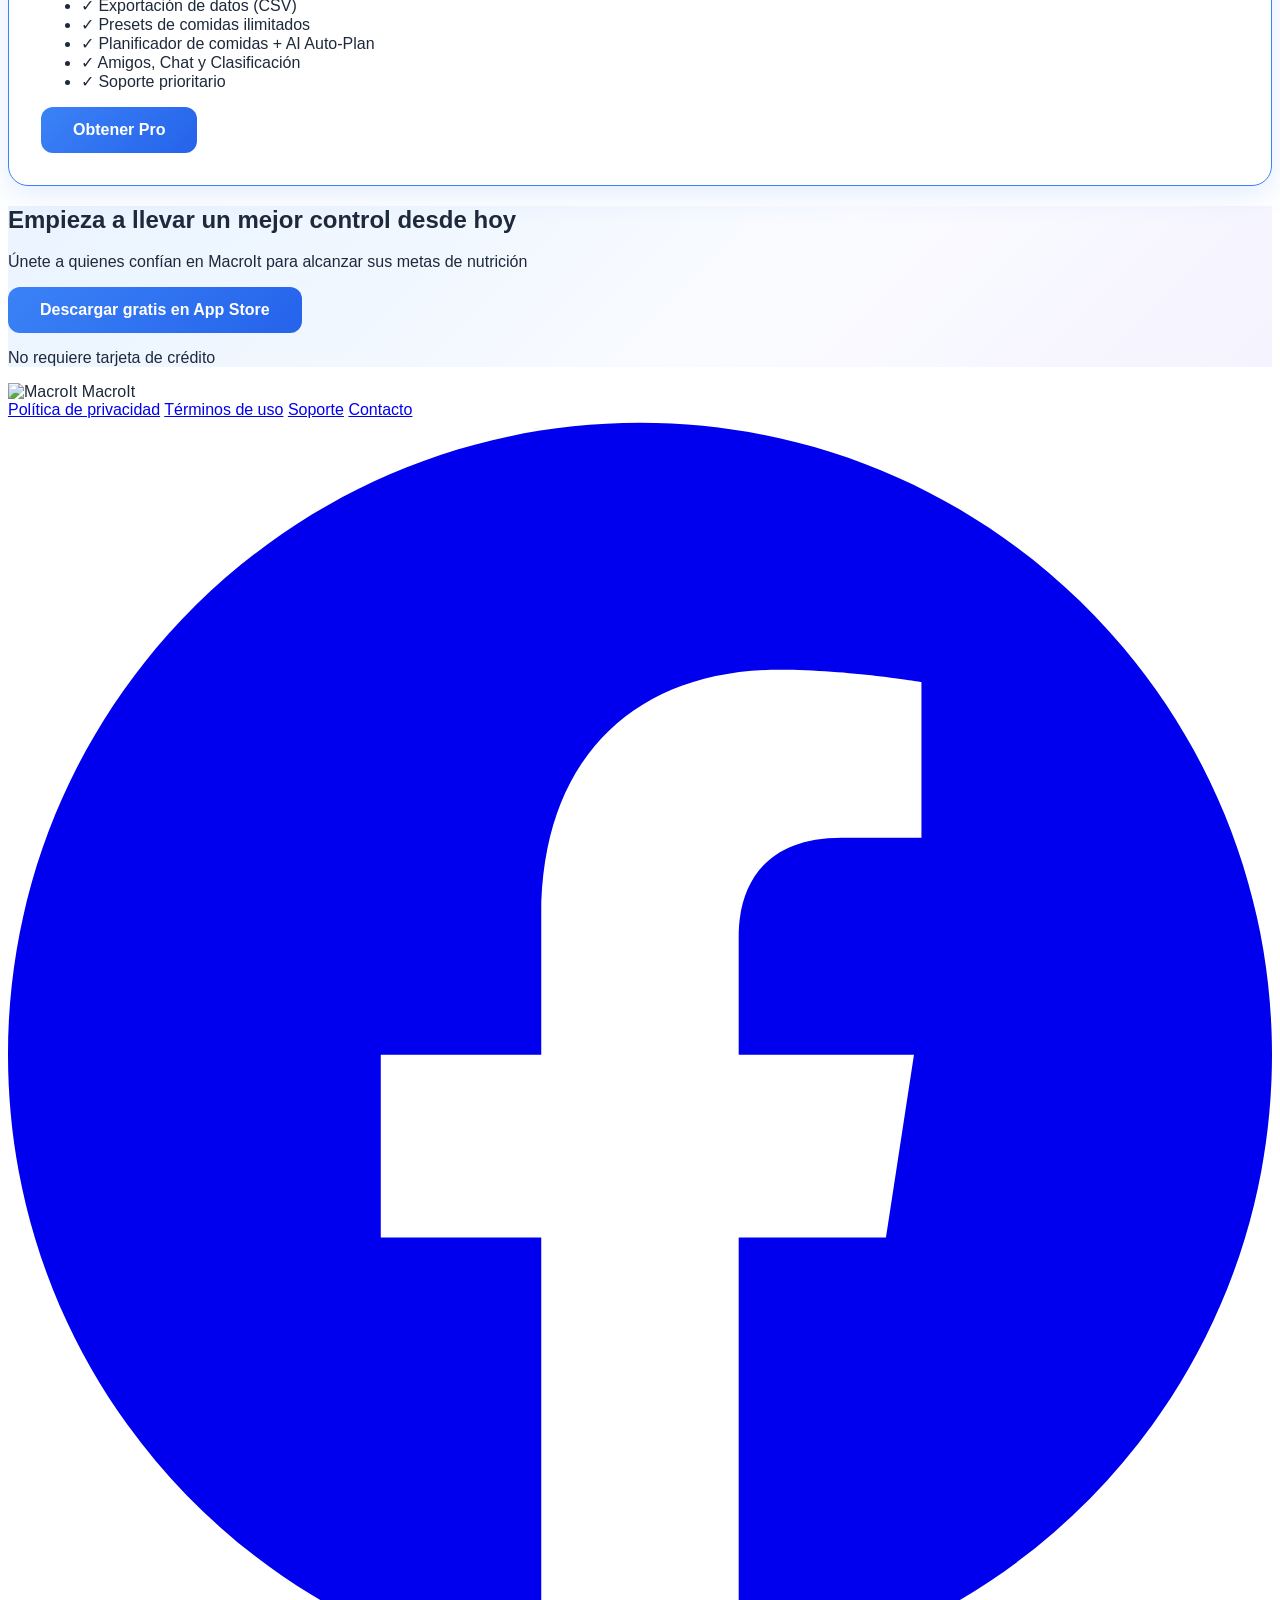
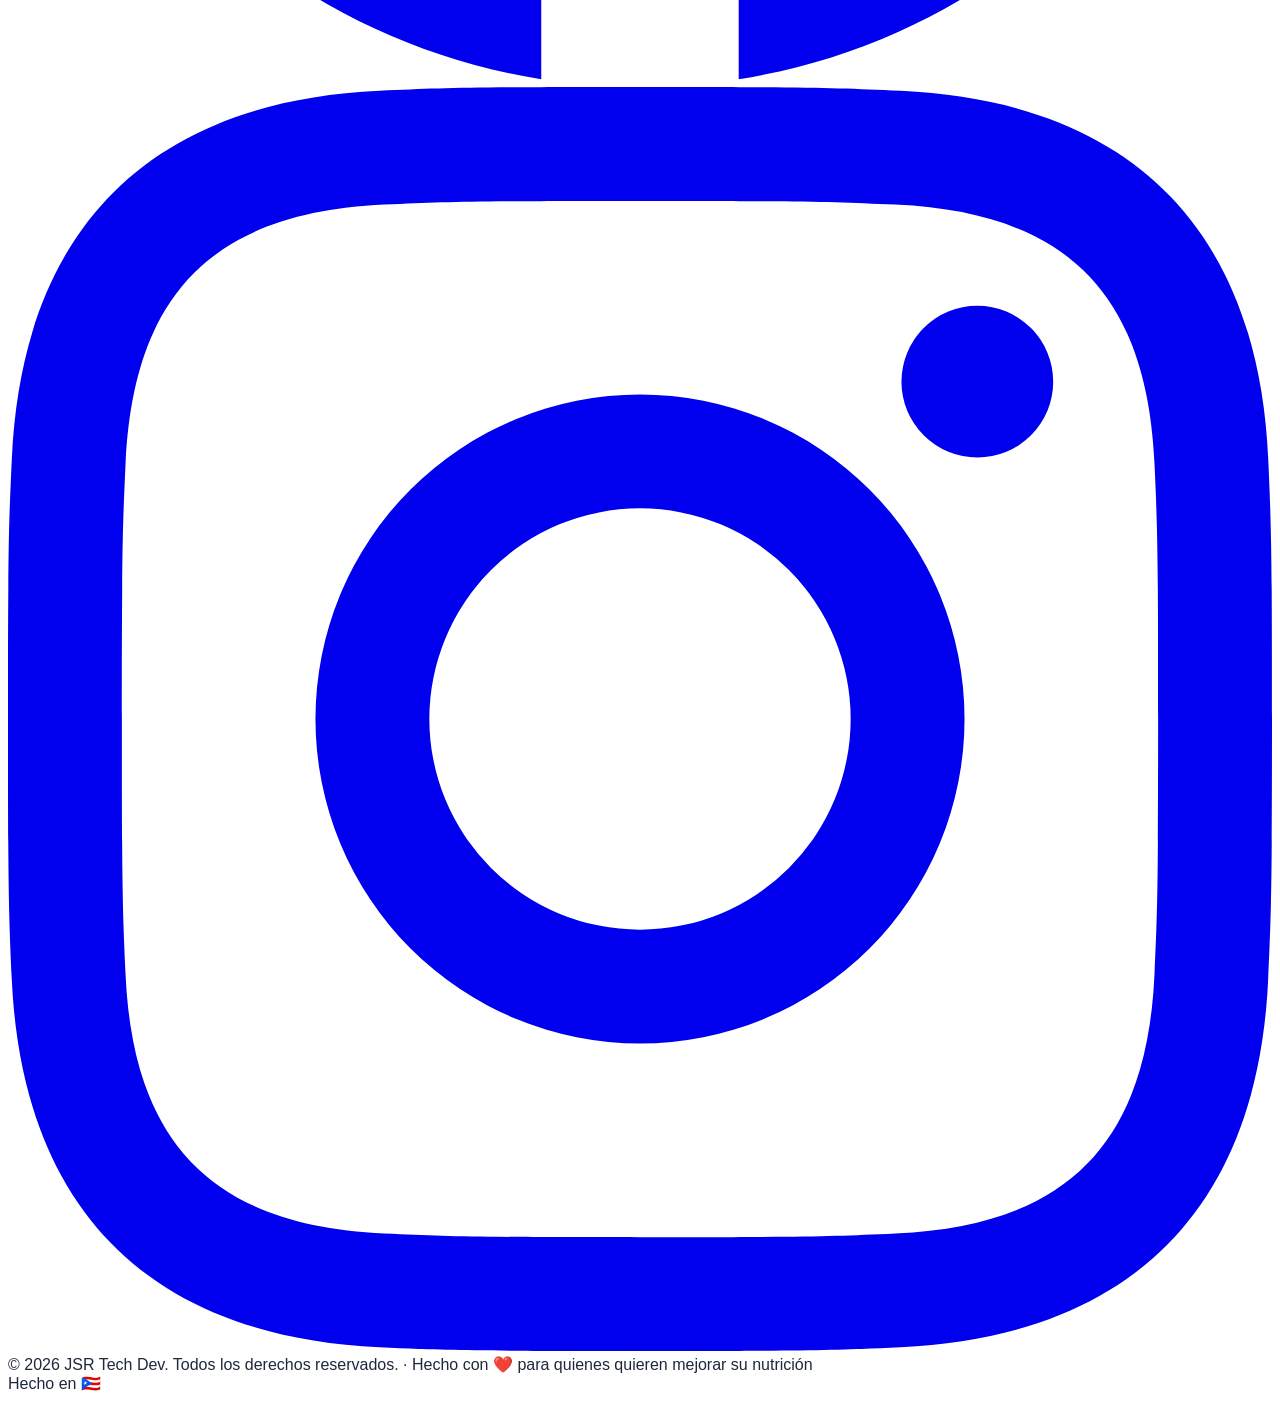
==== commit bcaef784: "feat: add Macrit AI website section with EN/ES support" ====
--- a/index.html
+++ b/index.html
@@ -496,6 +496,172 @@
       </div>
     </section>
 
+    <!-- Meet Macrit -->
+    <section id="macrit" class="macrit-section py-20">
+      <div class="max-w-6xl mx-auto px-4">
+        <!-- Introduction -->
+        <div class="grid md:grid-cols-2 gap-10 items-center mb-14">
+          <div class="text-center md:text-left">
+            <span
+              class="pill bg-red-100 text-red-600 mb-4"
+              data-i18n="macrit.badge"
+            >
+              💪 MEET MACRIT
+            </span>
+
+            <h2
+              class="text-3xl md:text-5xl font-bold text-gray-900 mt-4 mb-5"
+              data-i18n="macrit.title"
+            >
+              Meet Macrit, your AI companion.
+            </h2>
+
+            <p
+              class="text-lg text-gray-600 mb-6 leading-relaxed"
+              data-i18n="macrit.description"
+            >
+              Get friendly help navigating MacroIt, understanding nutrition
+              tracking, and making the most of the app—in English or Spanish.
+            </p>
+
+            <a
+              href="https://apps.apple.com/app/id6781807960"
+              class="cta-button inline-block px-8 py-4"
+              data-i18n="macrit.cta"
+            >
+              Meet Macrit in MacroIt →
+            </a>
+          </div>
+
+          <!-- Mascot -->
+          <div class="flex justify-center">
+            <img
+              src="./assets/images/macrit.png"
+              alt="Macrit mascot"
+              class="macrit-mascot"
+              loading="lazy"
+            />
+          </div>
+        </div>
+
+        <!-- Highlights -->
+        <div class="grid md:grid-cols-3 gap-6 mb-14">
+          <div class="macrit-feature-card">
+            <div class="text-3xl mb-3">💬</div>
+
+            <h3 class="font-bold text-lg mb-2" data-i18n="macrit.guide.title">
+              Ask about MacroIt
+            </h3>
+
+            <p
+              class="text-sm text-gray-600"
+              data-i18n="macrit.guide.description"
+            >
+              Ask how to use features, log meals, or find the right settings.
+            </p>
+          </div>
+
+          <div class="macrit-feature-card">
+            <div class="text-3xl mb-3">🥗</div>
+
+            <h3
+              class="font-bold text-lg mb-2"
+              data-i18n="macrit.nutrition.title"
+            >
+              Nutrition guidance
+            </h3>
+
+            <p
+              class="text-sm text-gray-600"
+              data-i18n="macrit.nutrition.description"
+            >
+              Get helpful explanations about food logging and tracking your
+              macros.
+            </p>
+          </div>
+
+          <div class="macrit-feature-card">
+            <div class="text-3xl mb-3">🏆</div>
+
+            <h3 class="font-bold text-lg mb-2" data-i18n="macrit.mastery.title">
+              Macrit Mastery
+            </h3>
+
+            <p
+              class="text-sm text-gray-600"
+              data-i18n="macrit.mastery.description"
+            >
+              Explore Macrit Mastery as you get to know your in-app companion.
+            </p>
+          </div>
+        </div>
+
+        <!-- Screenshots -->
+        <div class="text-center mb-8">
+          <h3
+            class="text-2xl md:text-3xl font-bold text-gray-900 mb-3"
+            data-i18n="macrit.gallery.title"
+          >
+            Take a peek inside
+          </h3>
+
+          <p class="text-gray-600" data-i18n="macrit.gallery.description">
+            See Macrit in action inside MacroIt.
+          </p>
+        </div>
+
+        <div class="grid sm:grid-cols-3 gap-6 items-start">
+          <figure class="text-center">
+            <img
+              src="./assets/screenshots/macrit-chat.jpeg"
+              alt="Macrit chat interface"
+              class="macrit-screenshot"
+              loading="lazy"
+            />
+
+            <figcaption
+              class="mt-3 text-sm font-semibold text-gray-700"
+              data-i18n="macrit.gallery.chat"
+            >
+              Chat with Macrit
+            </figcaption>
+          </figure>
+
+          <figure class="text-center">
+            <img
+              src="./assets/screenshots/macrit-view.jpeg"
+              alt="Macrit app view"
+              class="macrit-screenshot"
+              loading="lazy"
+            />
+
+            <figcaption
+              class="mt-3 text-sm font-semibold text-gray-700"
+              data-i18n="macrit.gallery.view"
+            >
+              Meet your companion
+            </figcaption>
+          </figure>
+
+          <figure class="text-center">
+            <img
+              src="./assets/screenshots/macrit-mastery.png"
+              alt="Macrit Mastery screen"
+              class="macrit-screenshot"
+              loading="lazy"
+            />
+
+            <figcaption
+              class="mt-3 text-sm font-semibold text-gray-700"
+              data-i18n="macrit.gallery.mastery"
+            >
+              Discover Macrit Mastery
+            </figcaption>
+          </figure>
+        </div>
+      </div>
+    </section>
+
     <!-- Achievements Section -->
     <section id="achievements" class="py-20 achievement-section">
       <div class="max-w-6xl mx-auto px-4">
@@ -1502,6 +1668,17 @@
       </div>
     </footer>
 
+    <!-- Back to Top -->
+    <button
+      id="back-to-top"
+      type="button"
+      class="back-to-top"
+      aria-label="Back to top"
+      title="Back to top"
+    >
+      ↑
+    </button>
+
     <script src="./assets/js/i18n.js"></script>
   </body>
 </html>
--- a/assets/css/styles.css
+++ b/assets/css/styles.css
@@ -223,3 +223,118 @@
   font-weight: 700 !important;
   box-shadow: none !important;
 }
+
+/* Back to top */
+.back-to-top {
+  position: fixed;
+  right: 20px;
+  bottom: 24px;
+  z-index: 60;
+
+  width: 46px;
+  height: 46px;
+
+  display: flex;
+  align-items: center;
+  justify-content: center;
+
+  border: 0;
+  border-radius: 9999px;
+
+  background: #2563eb;
+  color: #ffffff;
+
+  font-size: 24px;
+  font-weight: 700;
+  line-height: 1;
+
+  box-shadow: 0 8px 20px rgba(37, 99, 235, 0.28);
+  cursor: pointer;
+
+  opacity: 0;
+  visibility: hidden;
+  transform: translateY(8px);
+
+  transition:
+    opacity 0.2s ease,
+    transform 0.2s ease,
+    visibility 0.2s ease;
+}
+
+.back-to-top.is-visible {
+  opacity: 1;
+  visibility: visible;
+  transform: translateY(0);
+}
+
+.back-to-top:hover {
+  background: #1d4ed8;
+}
+
+.back-to-top:focus-visible {
+  outline: 3px solid rgba(37, 99, 235, 0.35);
+  outline-offset: 3px;
+}
+
+@media (max-width: 640px) {
+  .back-to-top {
+    right: 16px;
+    bottom: 20px;
+  }
+}
+
+/* ==========================================
+   MEET MACRIT
+   ========================================== */
+
+.macrit-section {
+  background: linear-gradient(145deg, #eff6ff 0%, #ffffff 55%, #fff1f2 100%);
+}
+
+.macrit-mascot {
+  display: block;
+  width: min(100%, 360px);
+  height: auto;
+
+  filter: drop-shadow(0 20px 25px rgba(185, 28, 28, 0.12));
+
+  animation: macrit-float 5s ease-in-out infinite;
+}
+
+.macrit-feature-card {
+  background: rgba(255, 255, 255, 0.9);
+  border: 1px solid #e5e7eb;
+  border-radius: 1rem;
+  padding: 1.5rem;
+
+  box-shadow: 0 8px 24px rgba(30, 64, 175, 0.05);
+}
+
+.macrit-screenshot {
+  display: block;
+  width: 100%;
+  max-width: 260px;
+  height: auto;
+  margin-inline: auto;
+
+  border-radius: 1.25rem;
+
+  box-shadow: 0 14px 32px rgba(15, 23, 42, 0.13);
+}
+
+@keyframes macrit-float {
+  0%,
+  100% {
+    transform: translateY(0);
+  }
+
+  50% {
+    transform: translateY(-12px);
+  }
+}
+
+@media (prefers-reduced-motion: reduce) {
+  .macrit-mascot {
+    animation: none;
+  }
+}
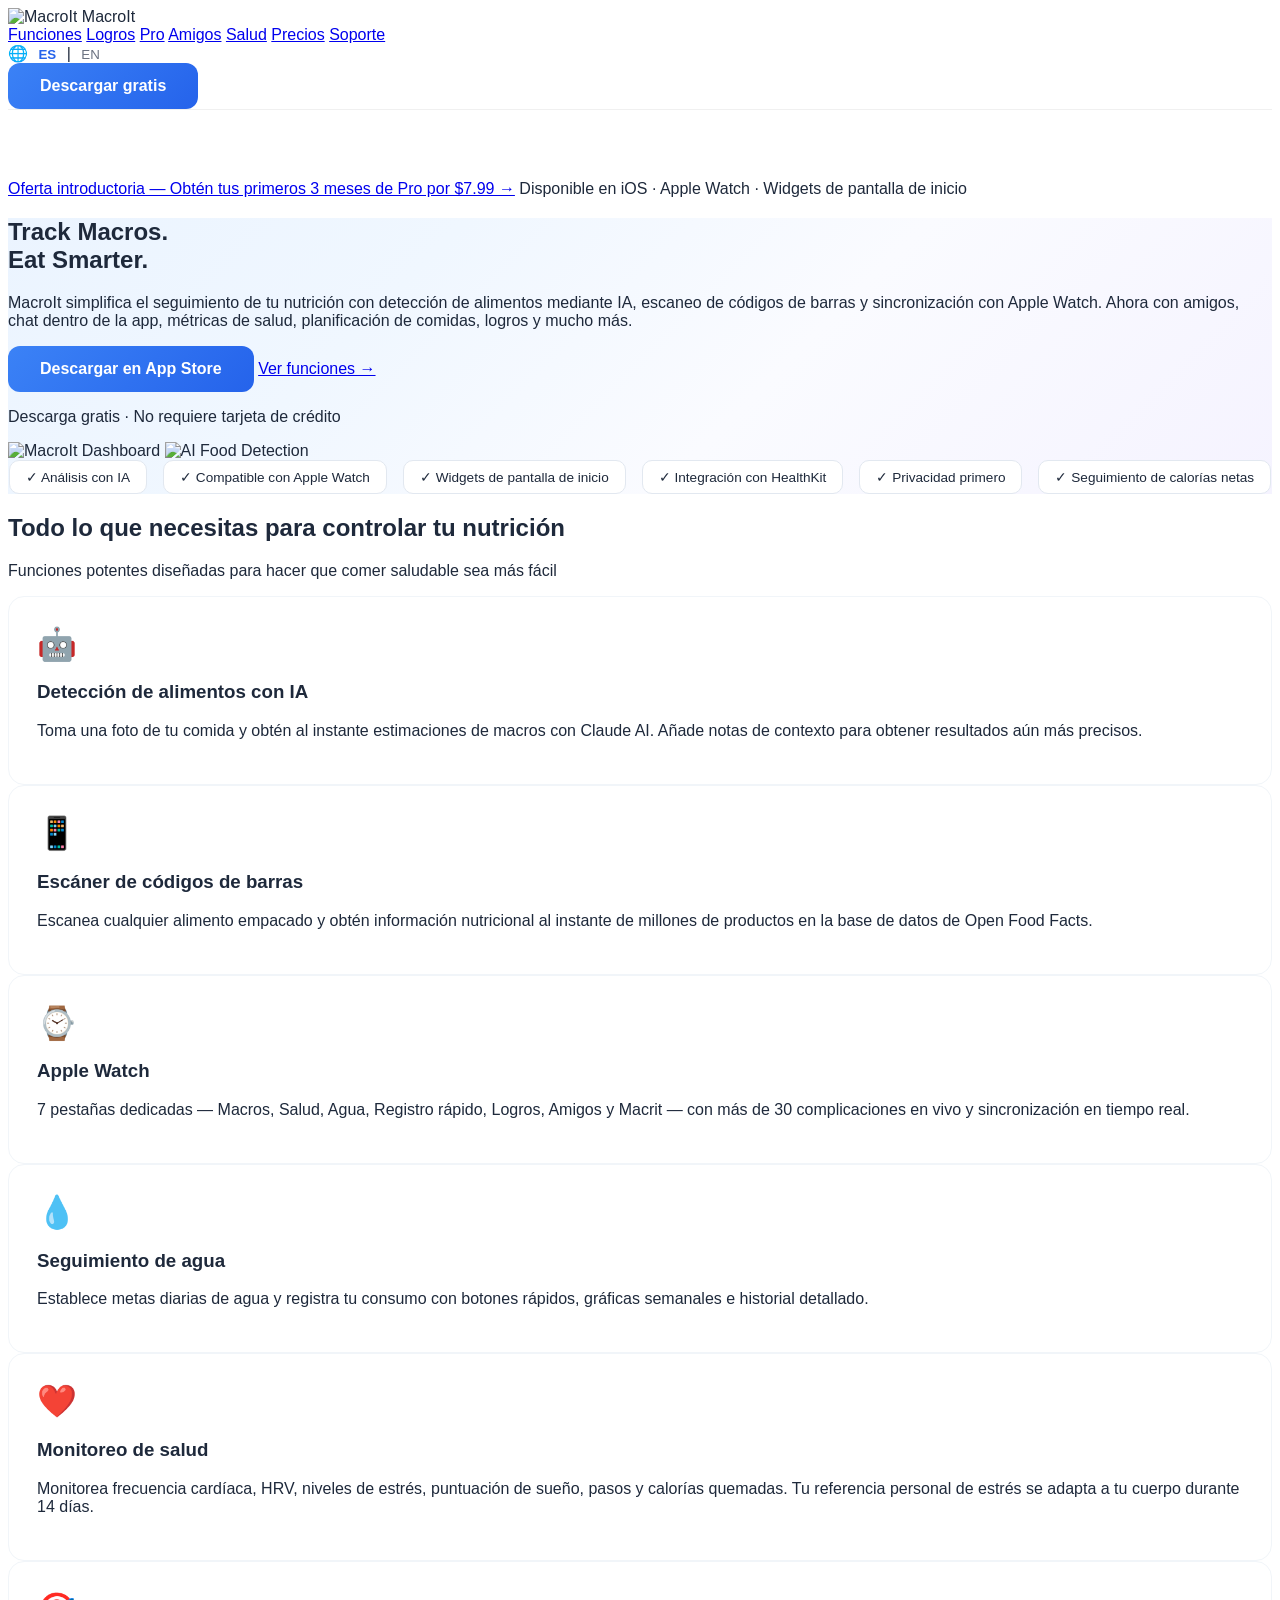
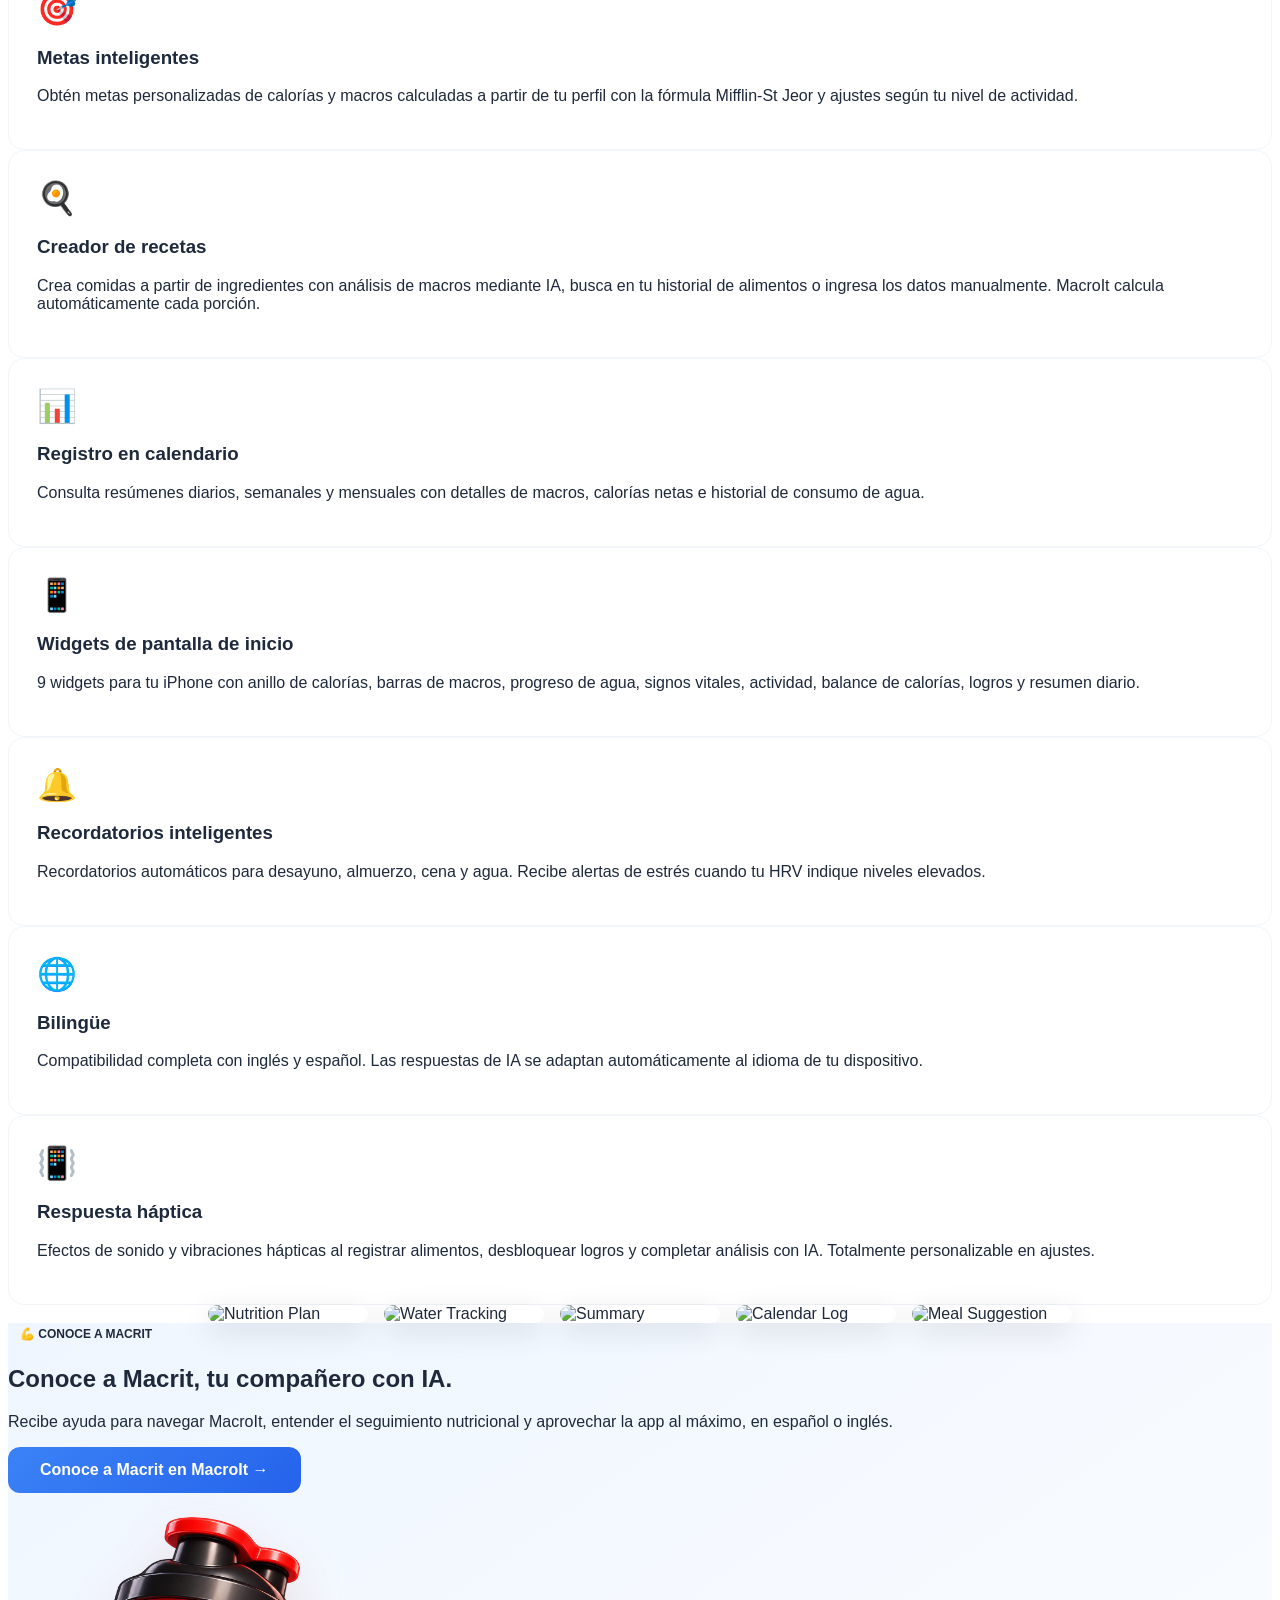
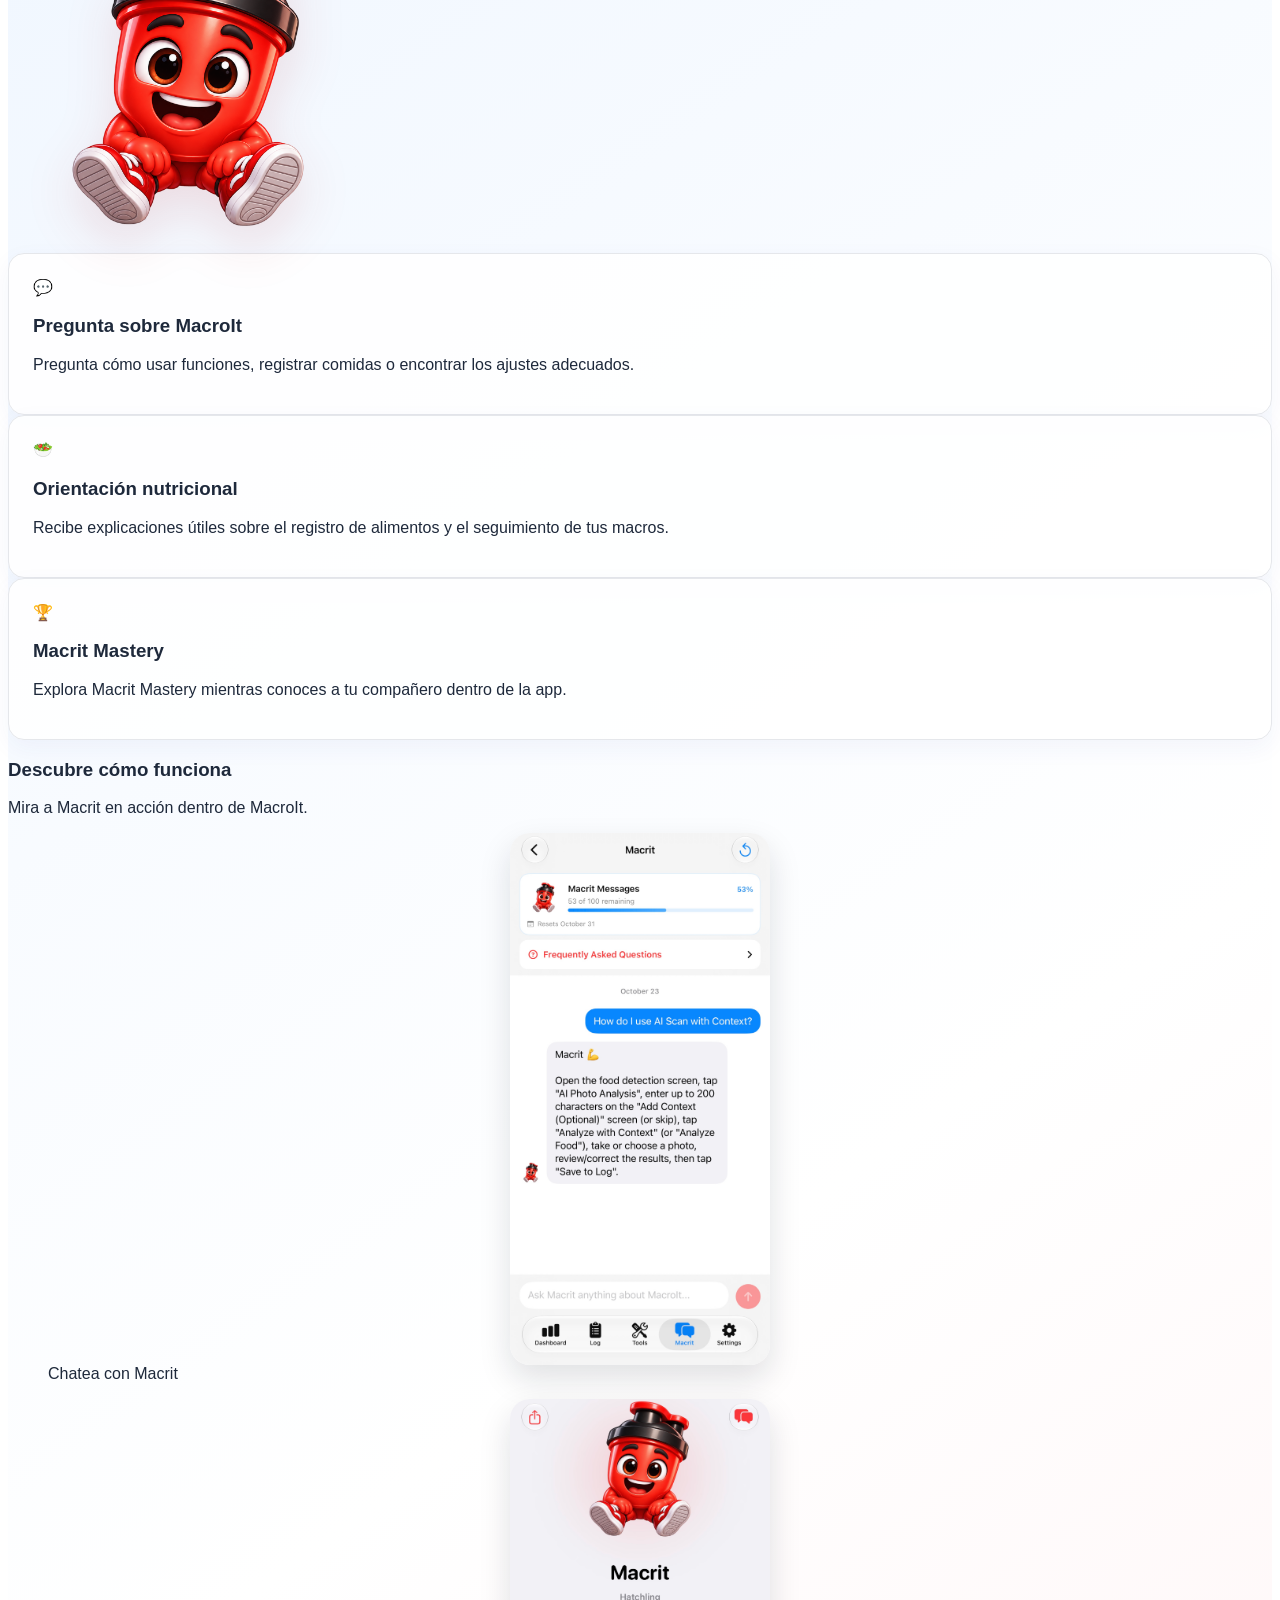
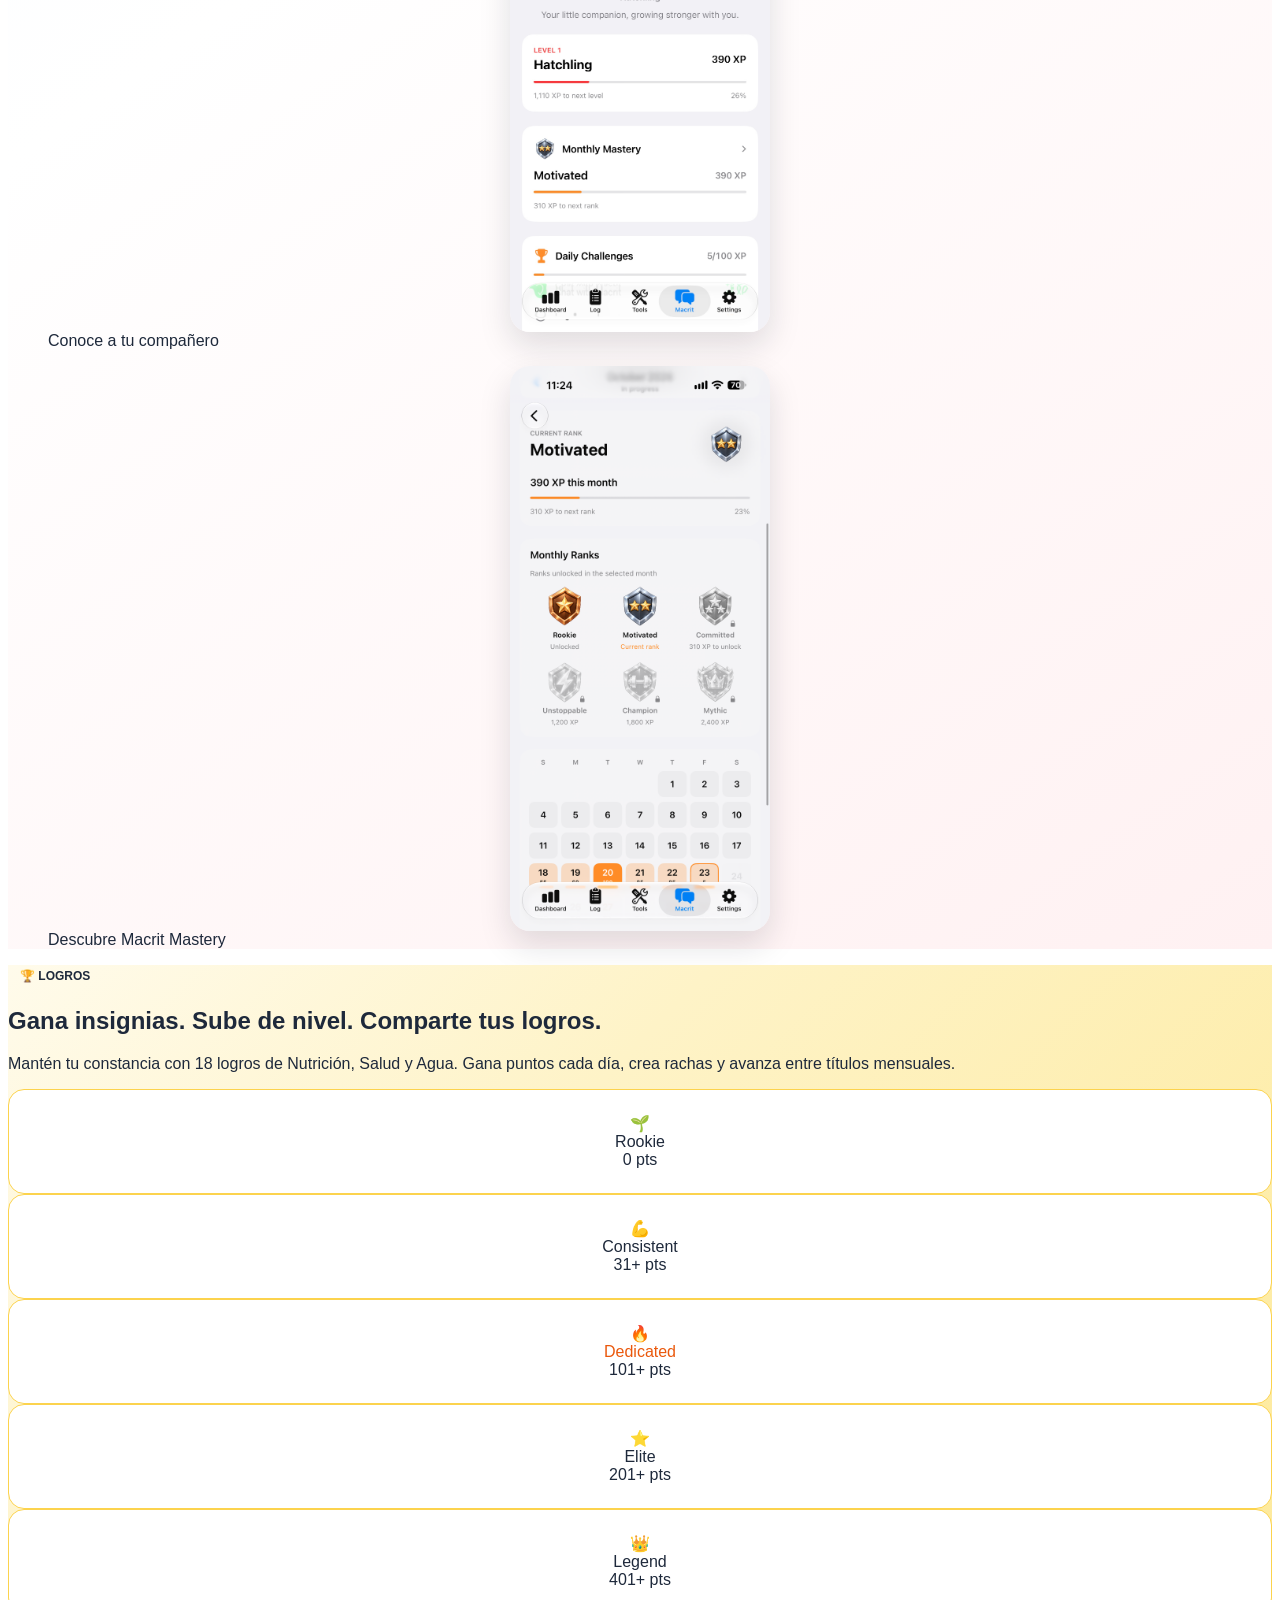
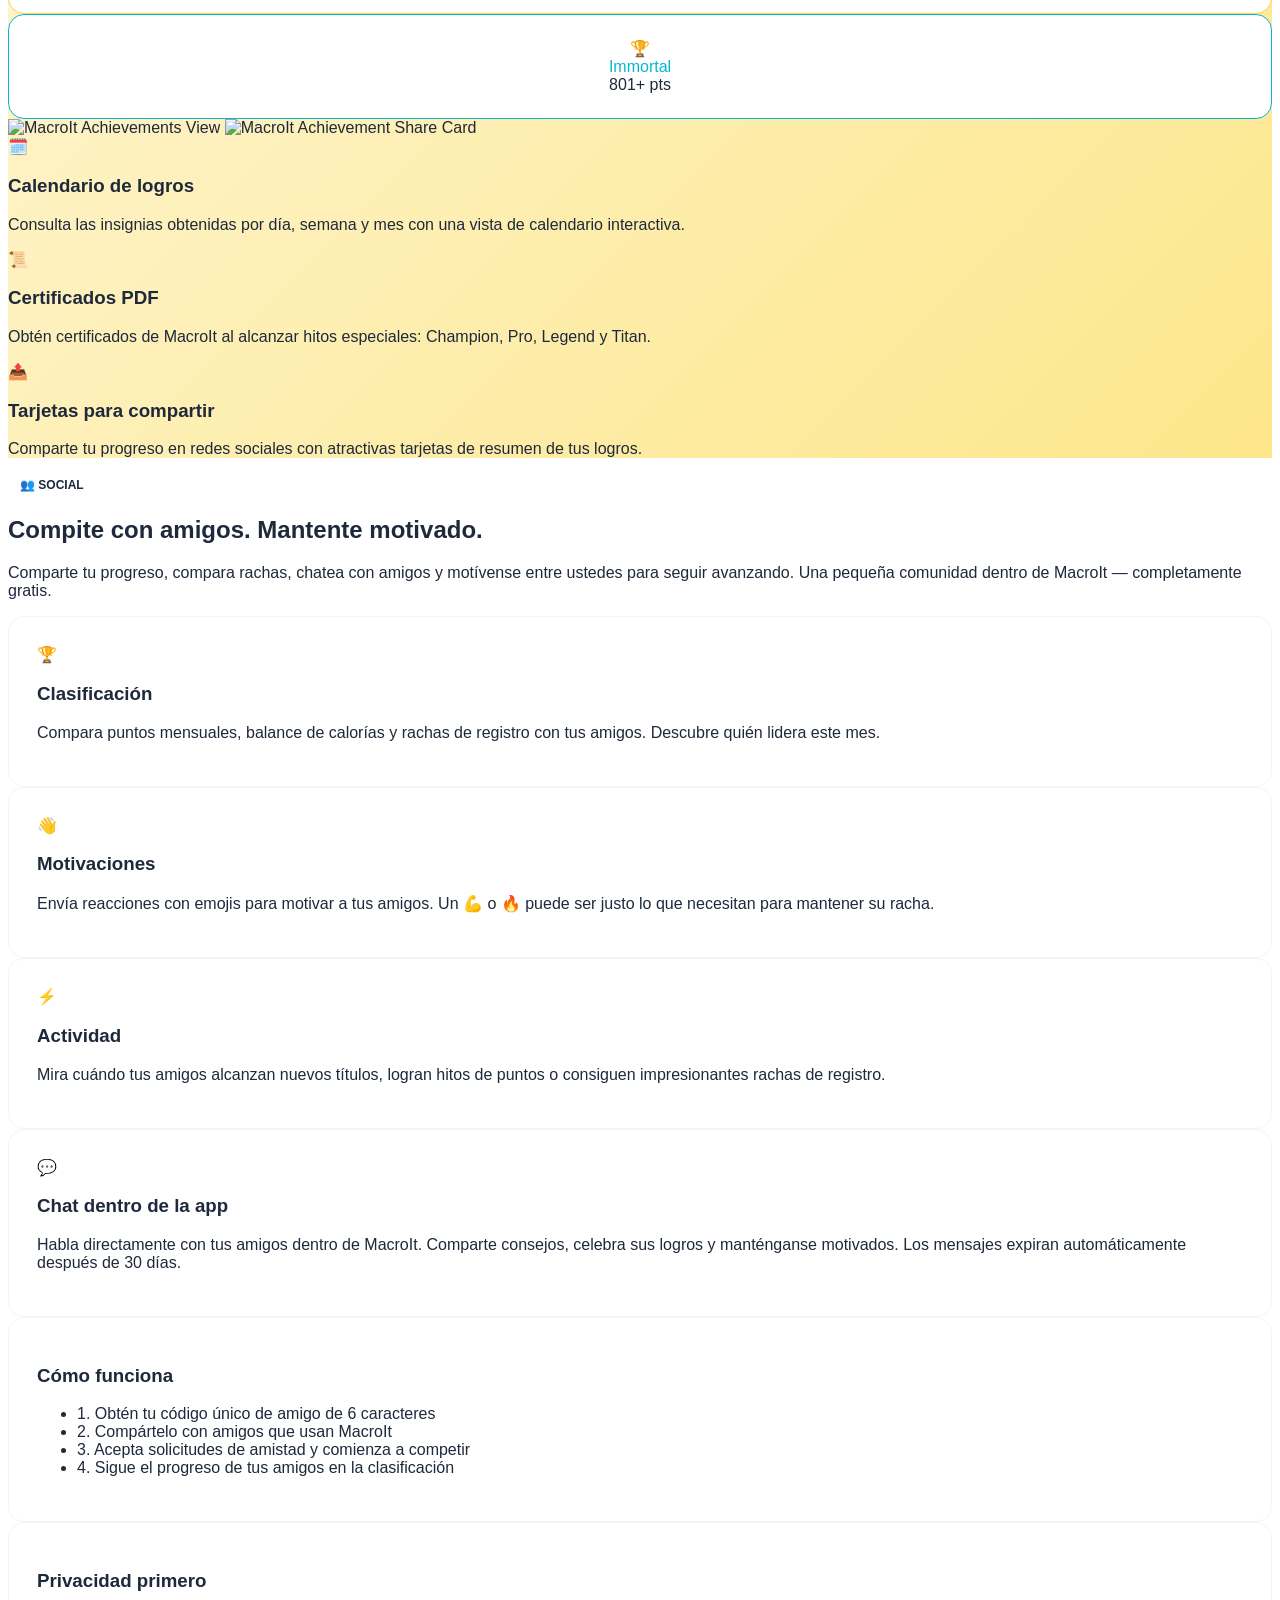
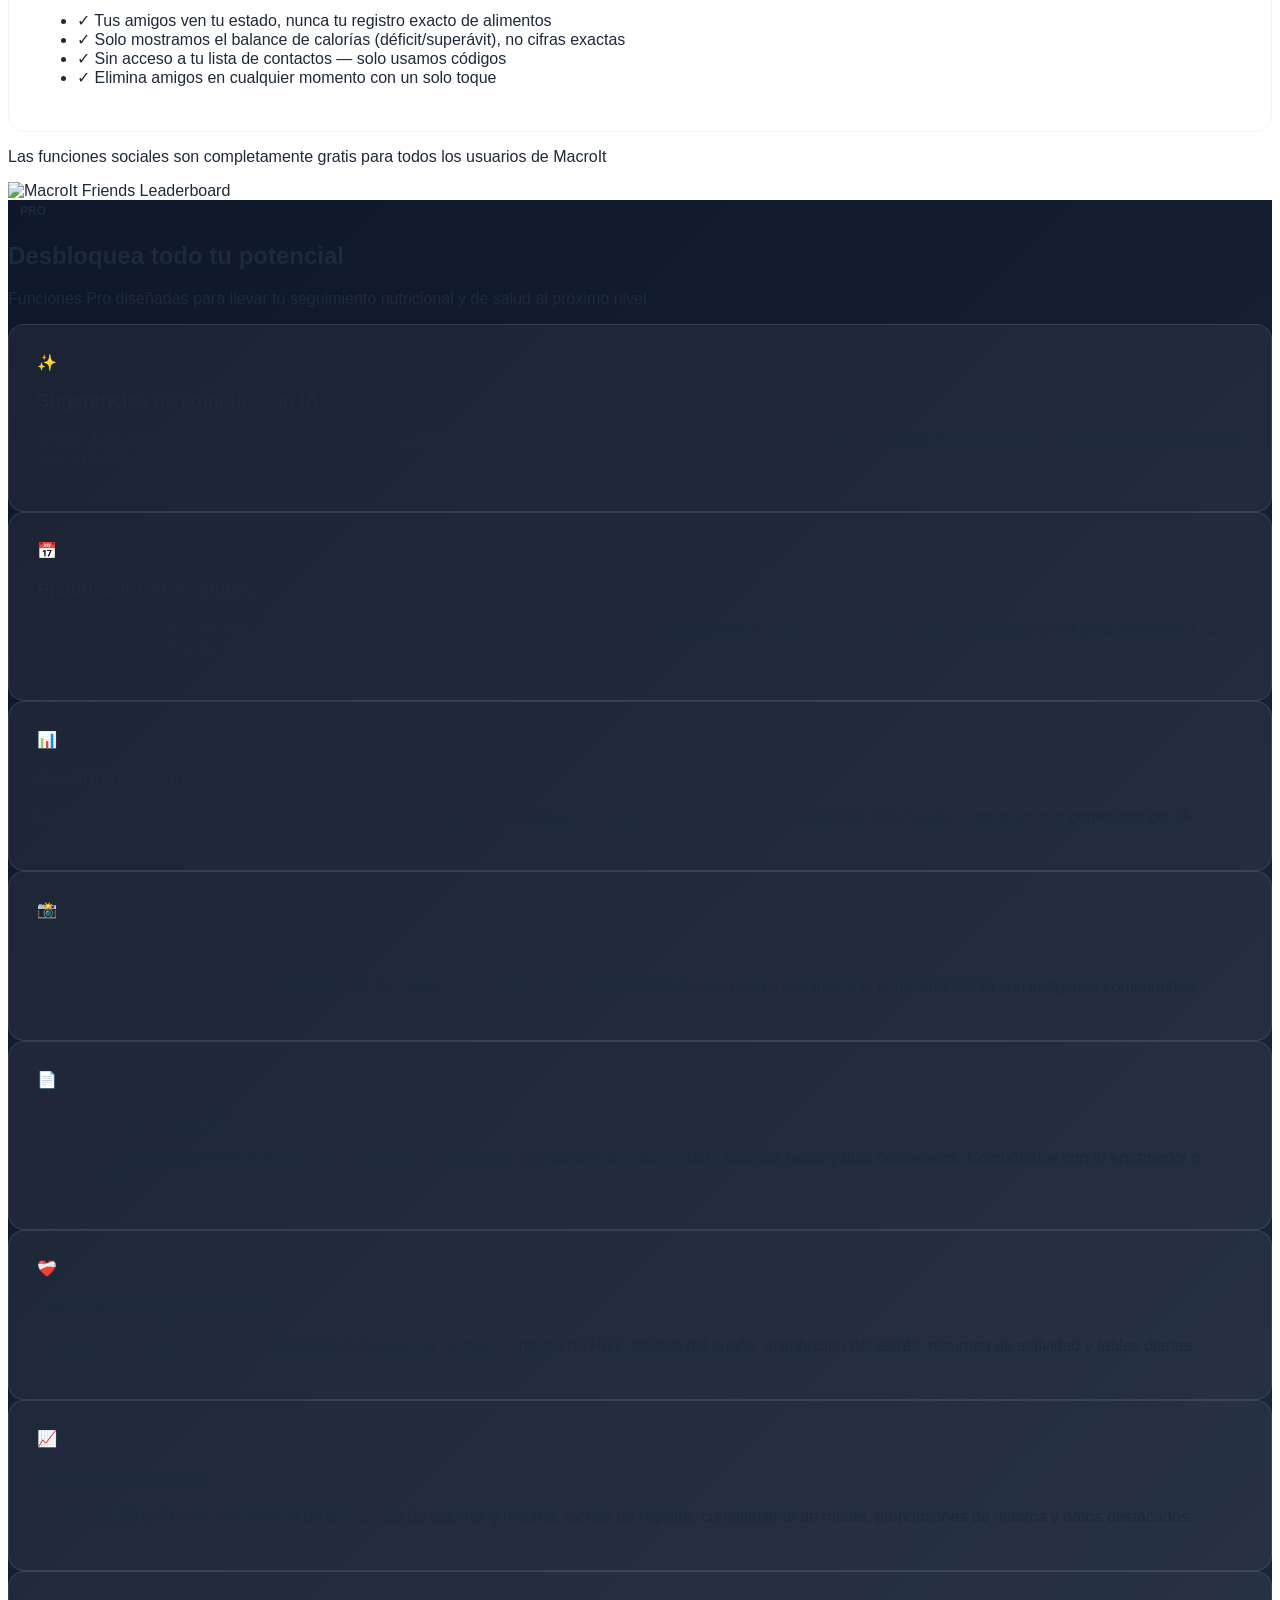
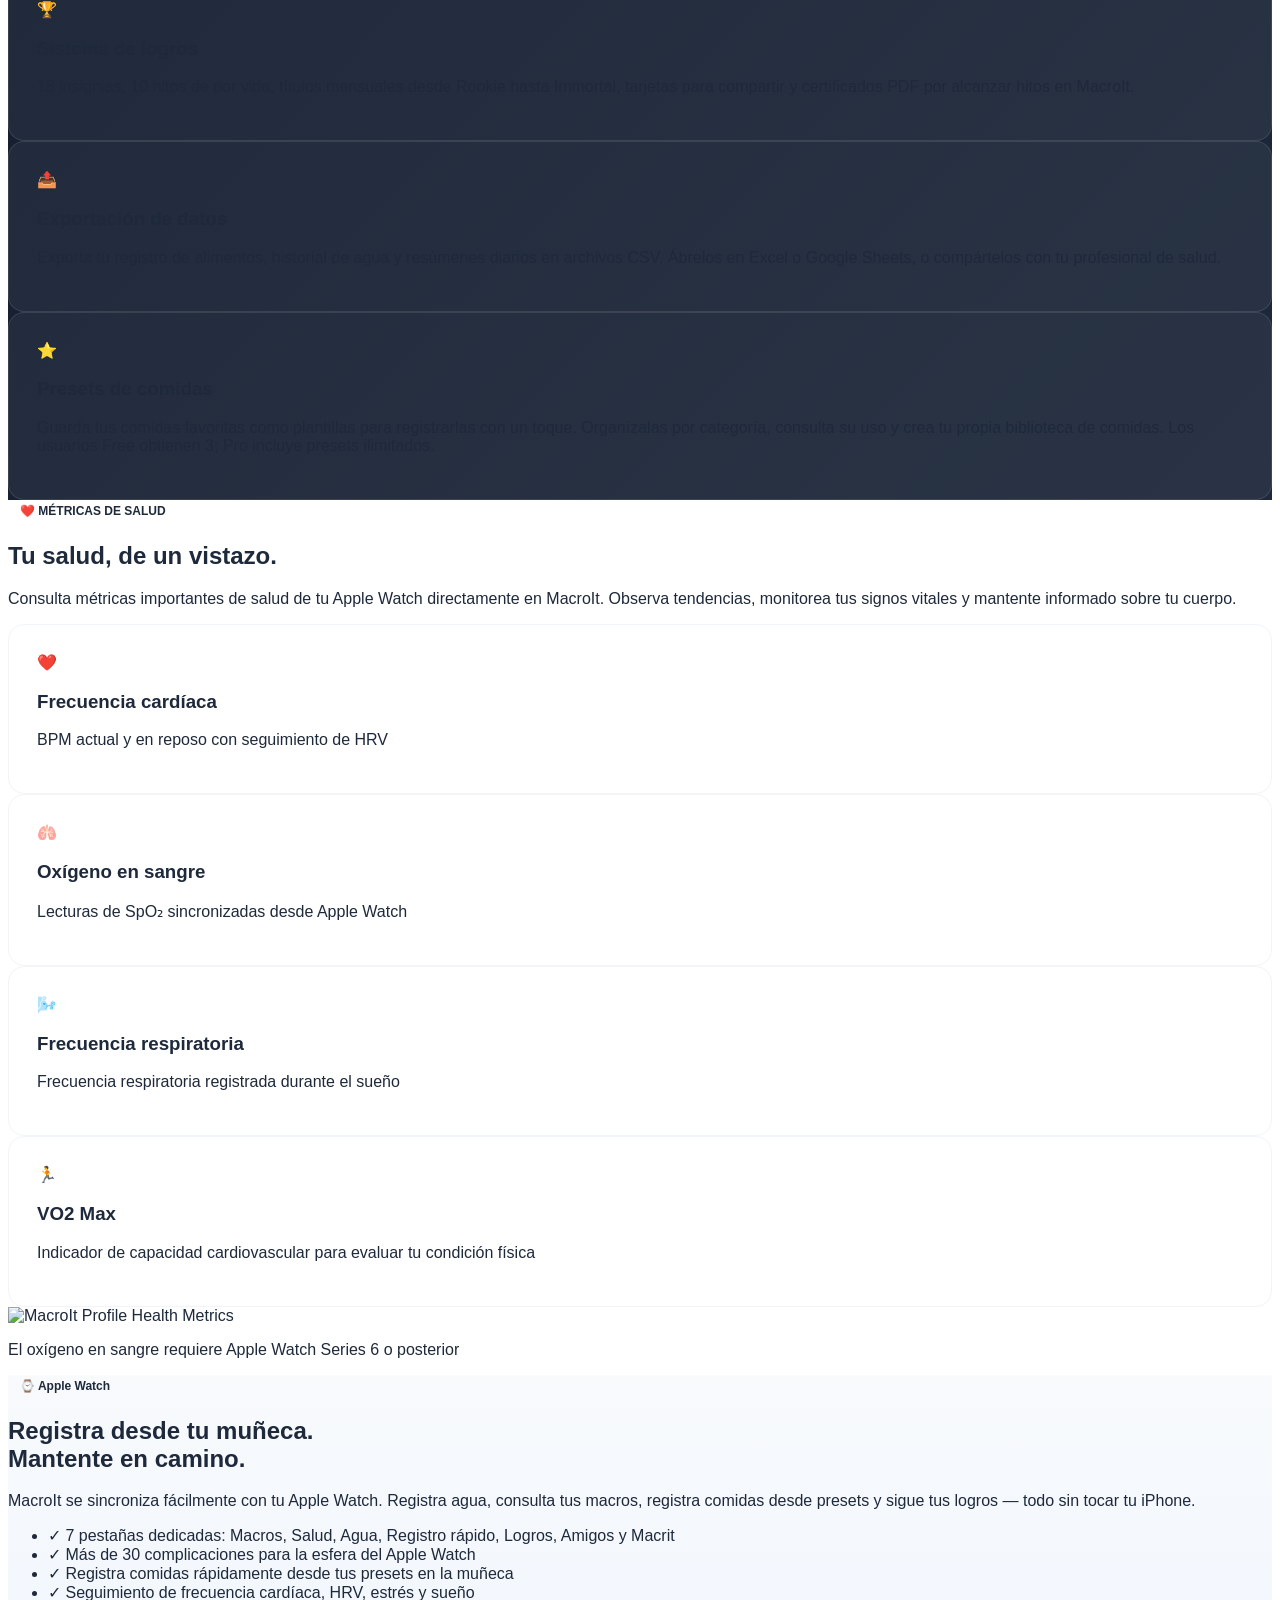
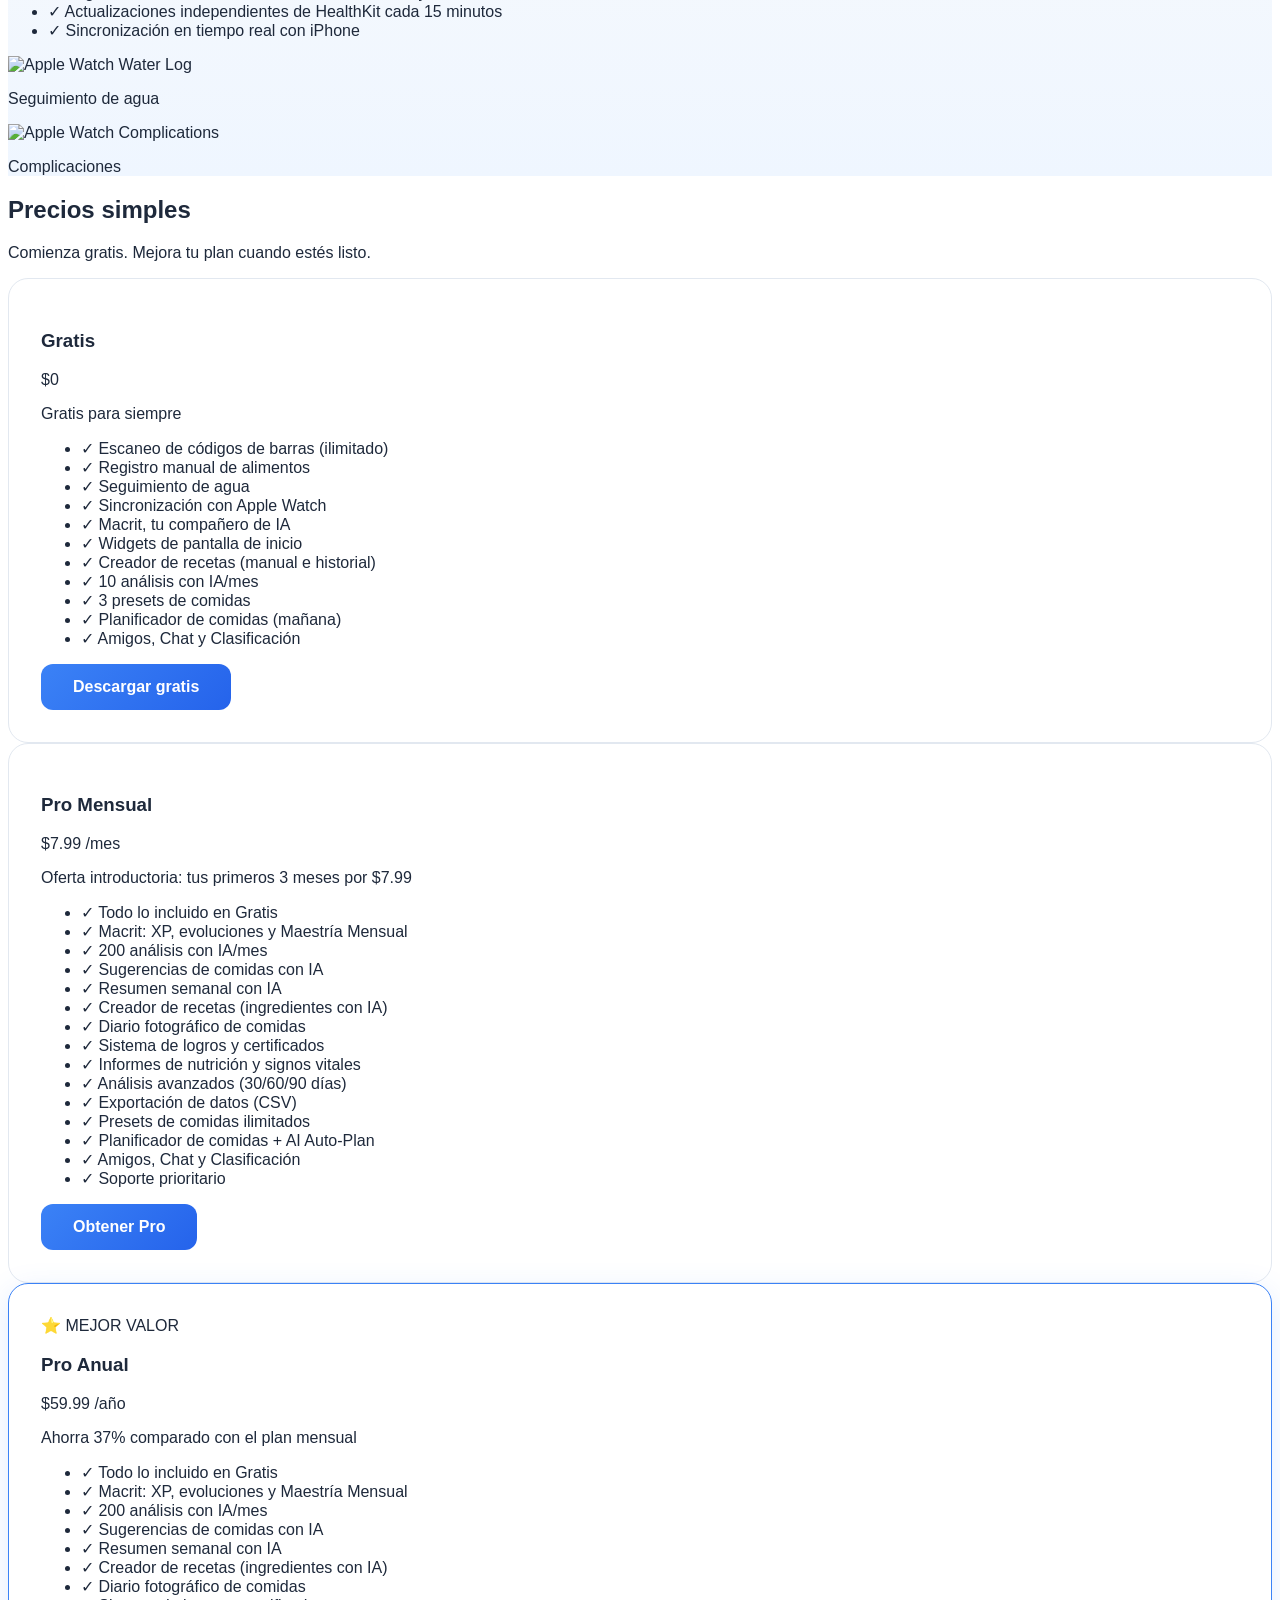
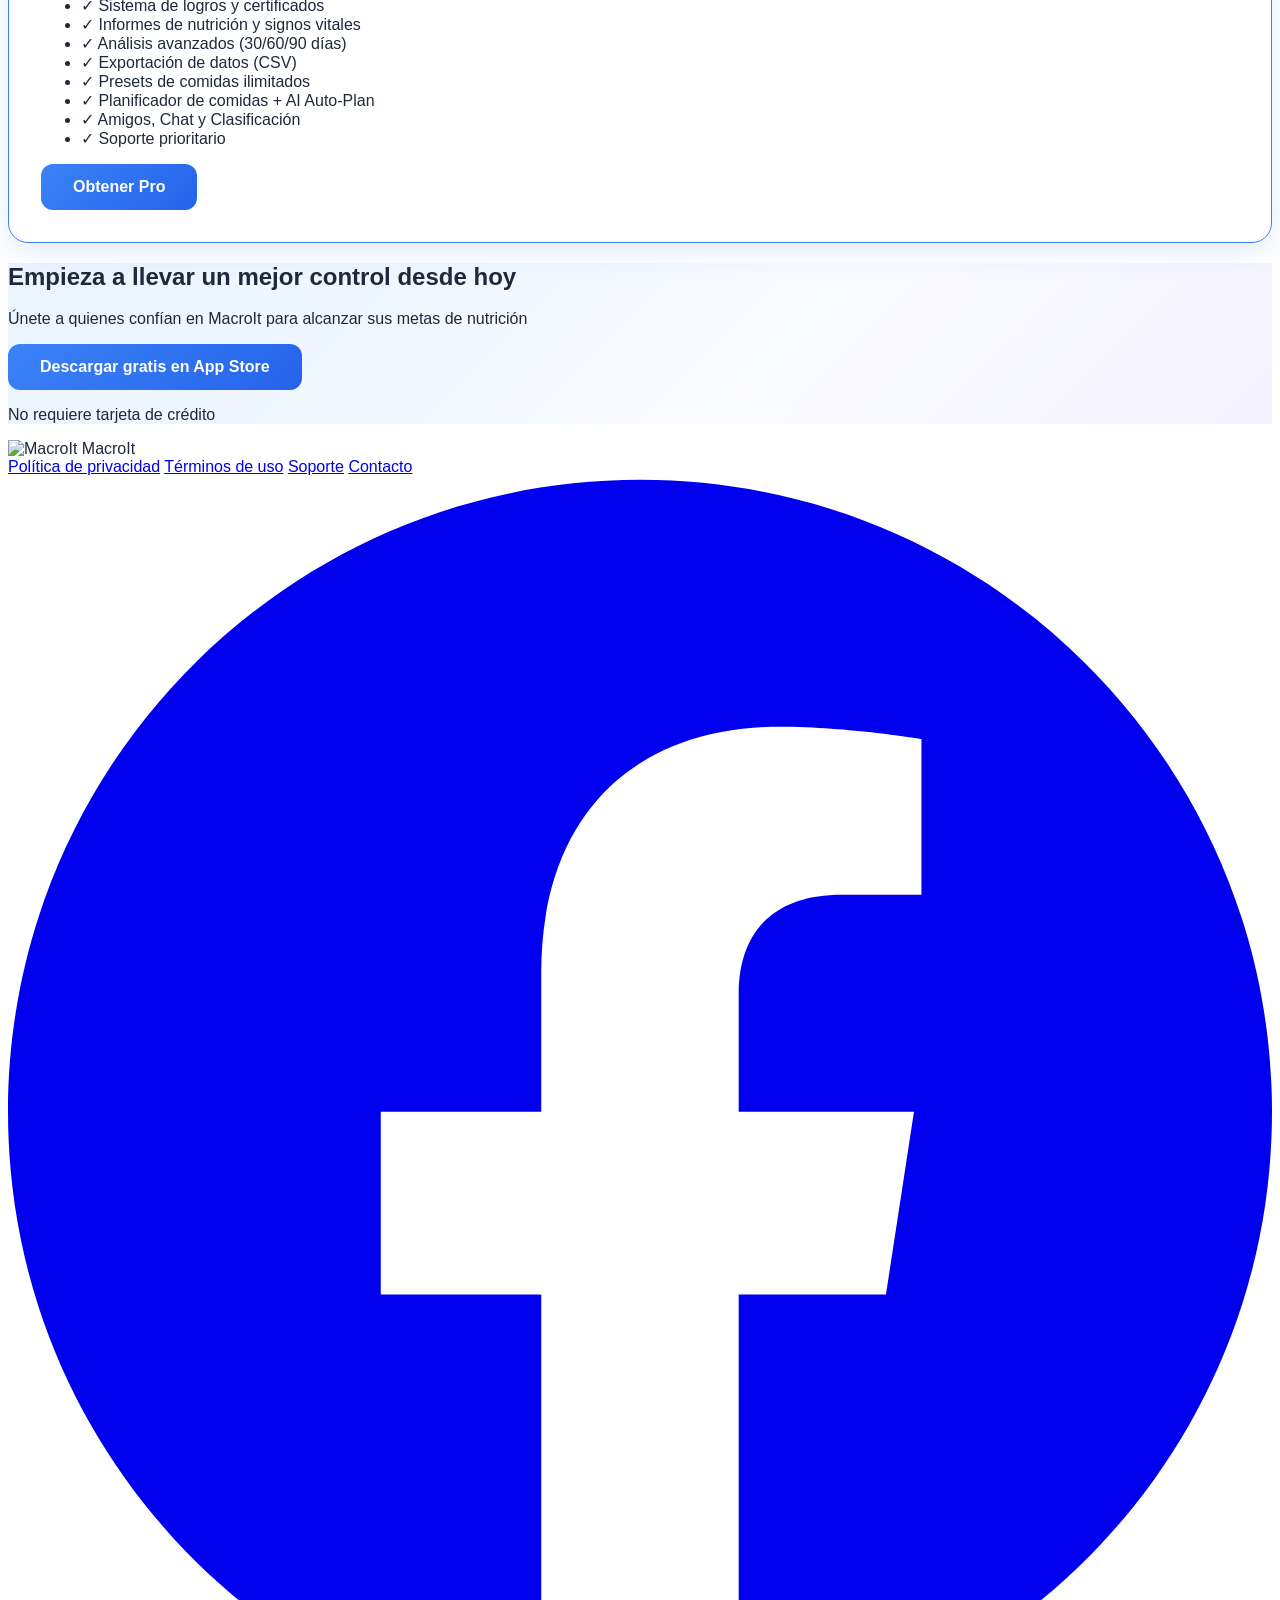
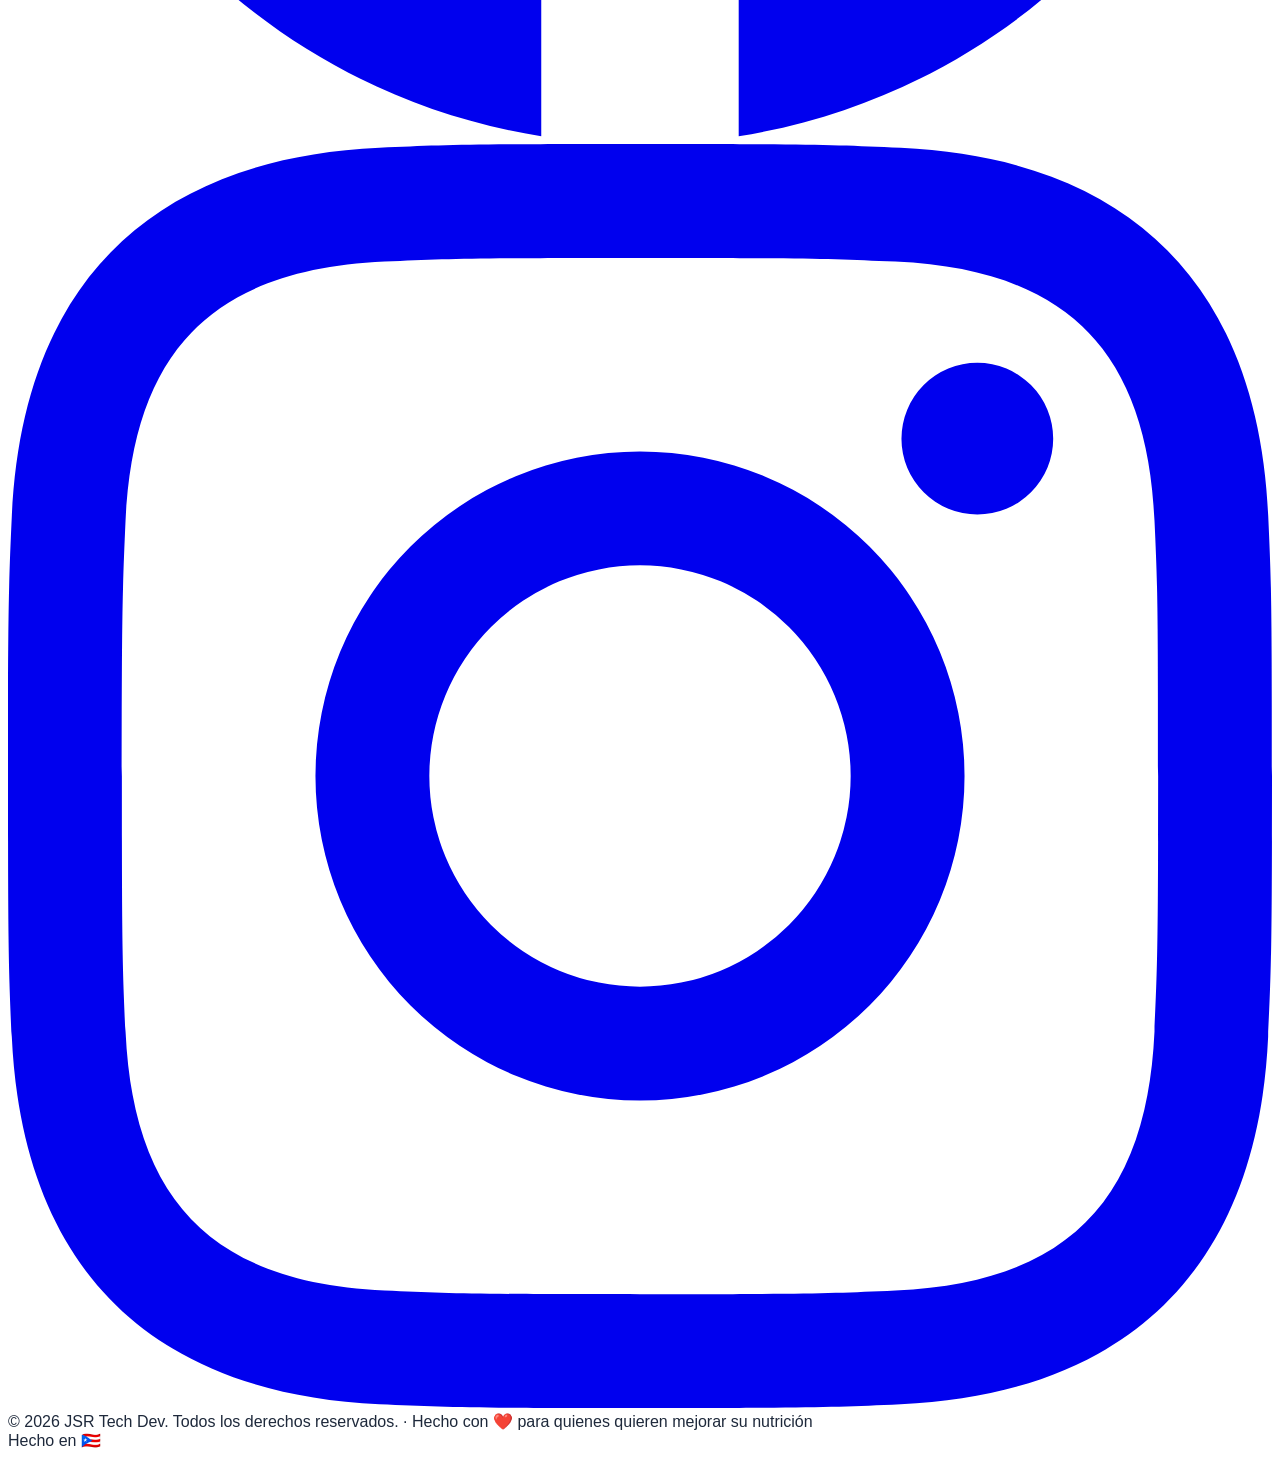
==== commit 6175b59e: "feat: update Macrit pricing and Apple Watch features" ====
--- a/index.html
+++ b/index.html
@@ -314,8 +314,9 @@
               class="text-gray-500 text-sm"
               data-i18n="features.watch.description"
             >
-              6 dedicated tabs — Macros, Health, Water, Quick Log, Achievements,
-              and Friends — with 30+ live complications and real-time sync.
+              7 dedicated tabs — Macros, Water, Quick Log, Health, Achievements,
+              Friends, and Macrit — with 30+ live complications and real-time
+              sync.
             </p>
           </div>
 
@@ -1291,8 +1292,8 @@
               <li class="flex items-center gap-2">
                 <span class="text-green-500">✓</span>
                 <span data-i18n="watch.one">
-                  6 dedicated tabs: Macros, Health, Water, Quick Log,
-                  Achievements and Friends
+                  7 dedicated tabs: Macros, Water, Quick Log, Health,
+                  Achievements, Friends, and Macrit
                 </span>
               </li>
 
@@ -1397,6 +1398,7 @@
               <li data-i18n="pricing.free.manual">✓ Manual food logging</li>
               <li data-i18n="pricing.free.water">✓ Water tracking</li>
               <li data-i18n="pricing.free.watch">✓ Apple Watch sync</li>
+              <li data-i18n="pricing.free.macrit">✓ Macrit AI Companion</li>
               <li data-i18n="pricing.free.widgets">✓ Home screen widgets</li>
               <li data-i18n="pricing.free.recipe">
                 ✓ Recipe Builder (manual & history)
@@ -1445,6 +1447,9 @@
 
             <ul class="space-y-2 text-sm text-gray-600 mb-8">
               <li data-i18n="pricing.pro.everything">✓ Everything in Free</li>
+              <li data-i18n="pricing.pro.macrit">
+                ✓ Macrit XP, Evolutions & Monthly Mastery
+              </li>
               <li data-i18n="pricing.pro.ai">✓ 200 AI scans/month</li>
               <li data-i18n="pricing.pro.meals">✓ AI Meal Suggestions</li>
               <li data-i18n="pricing.pro.recap">✓ AI Weekly Recap</li>
@@ -1515,6 +1520,9 @@
 
             <ul class="space-y-2 text-sm text-gray-600 mb-8">
               <li data-i18n="pricing.pro.everything">✓ Everything in Free</li>
+              <li data-i18n="pricing.pro.macrit">
+                ✓ Macrit XP, Evolutions & Monthly Mastery
+              </li>
               <li data-i18n="pricing.pro.ai">✓ 200 AI scans/month</li>
               <li data-i18n="pricing.pro.meals">✓ AI Meal Suggestions</li>
               <li data-i18n="pricing.pro.recap">✓ AI Weekly Recap</li>
